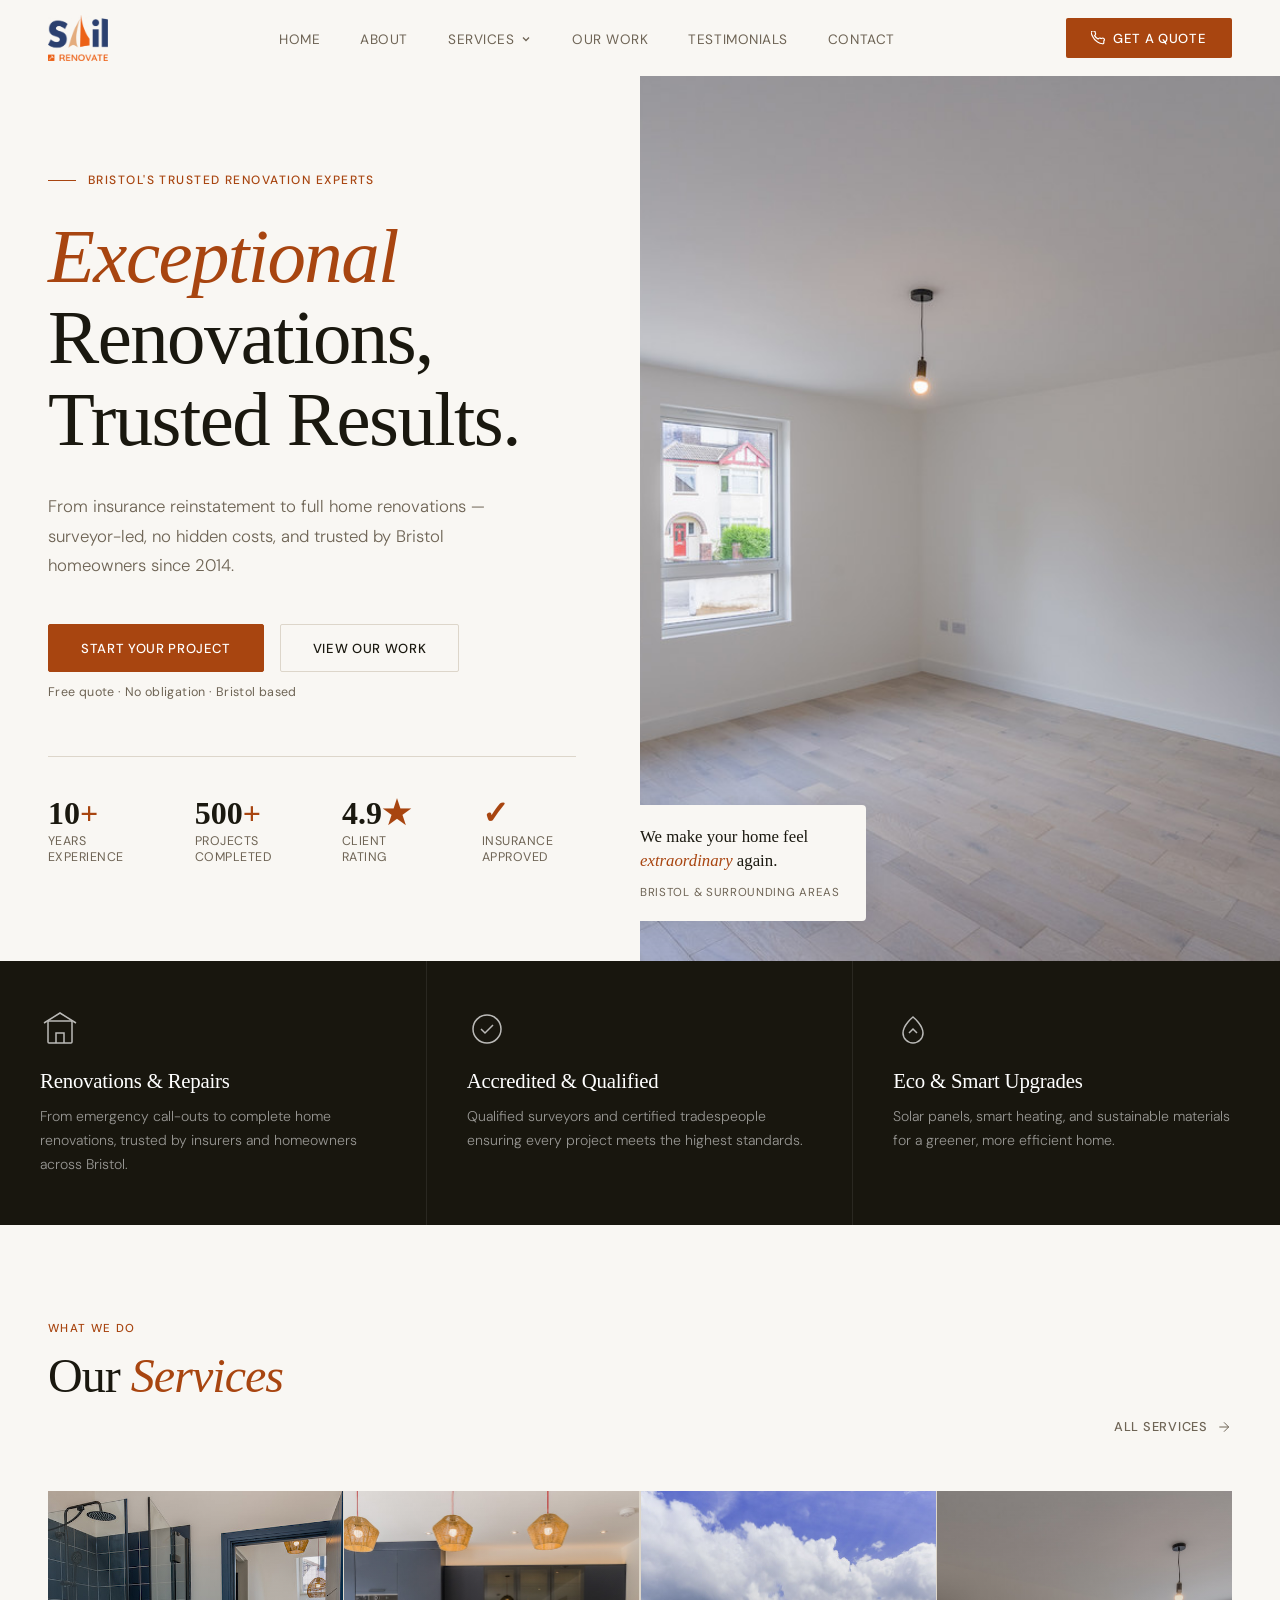
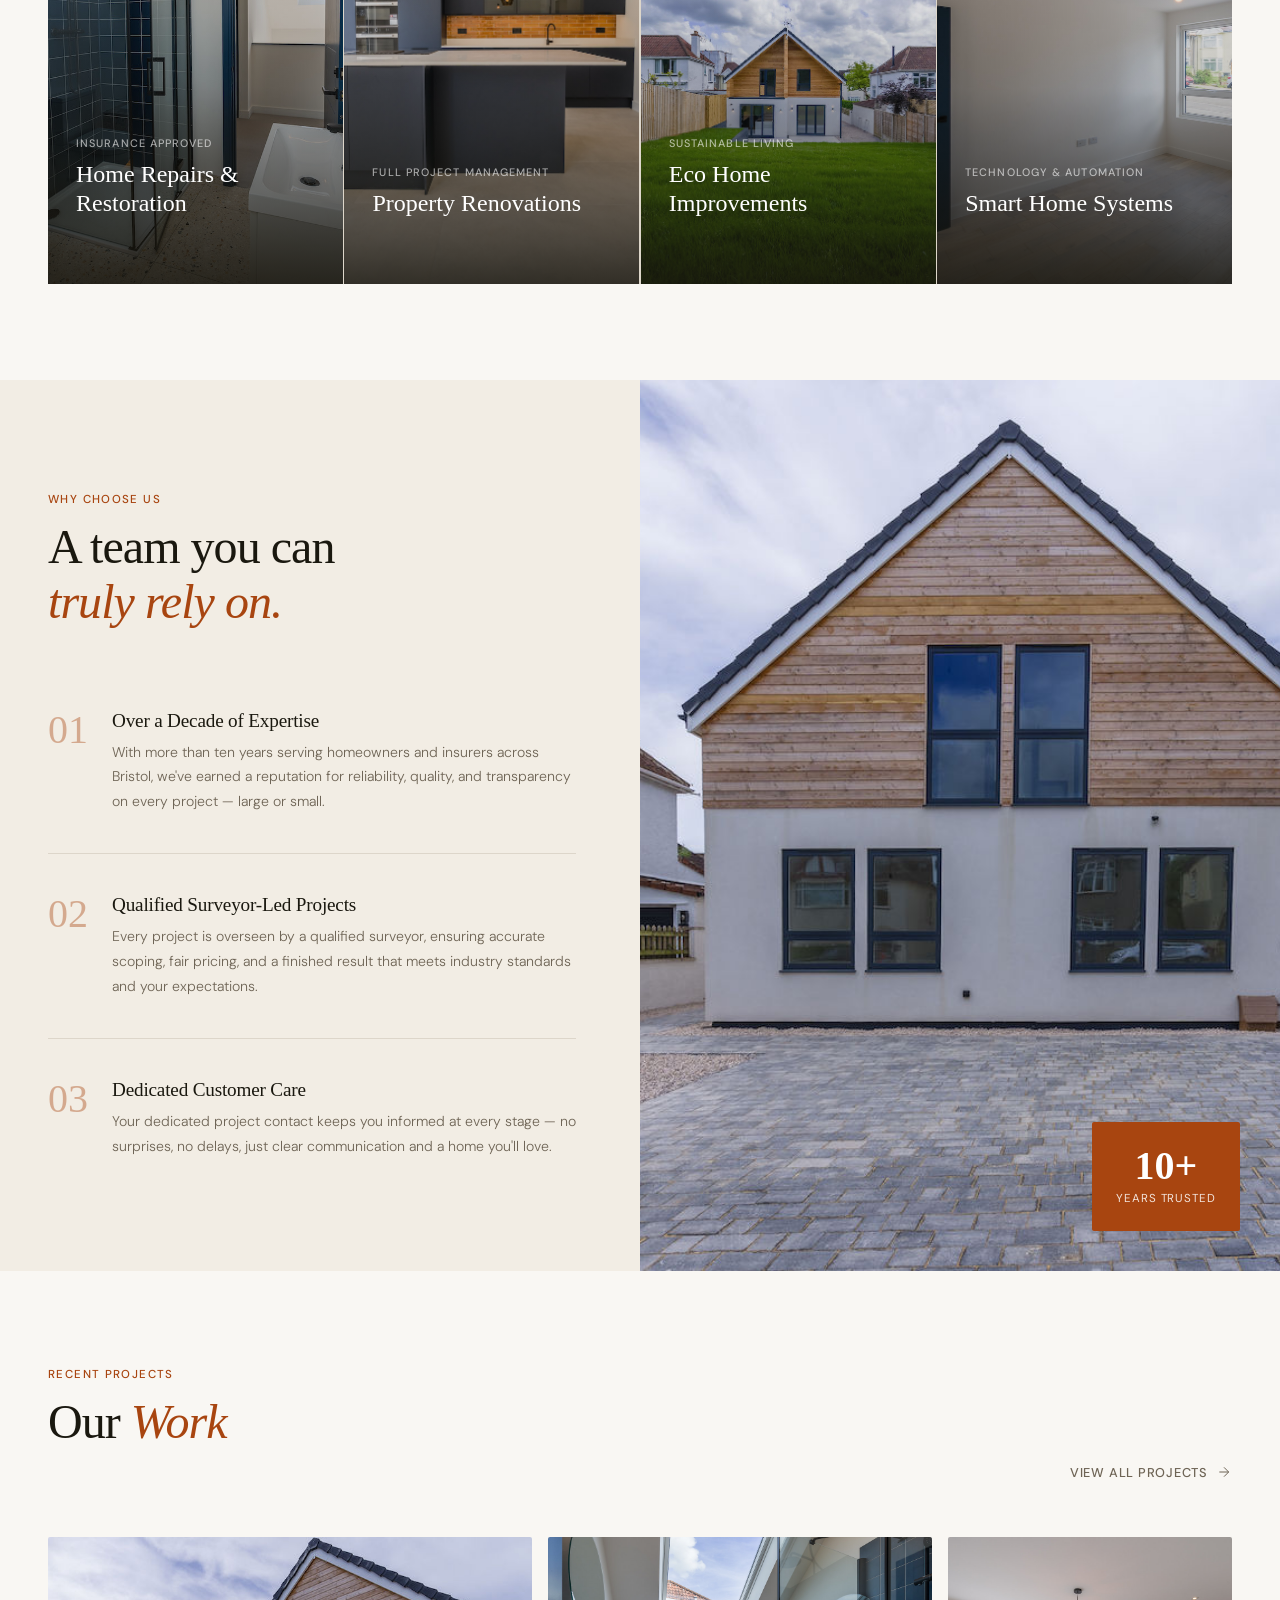
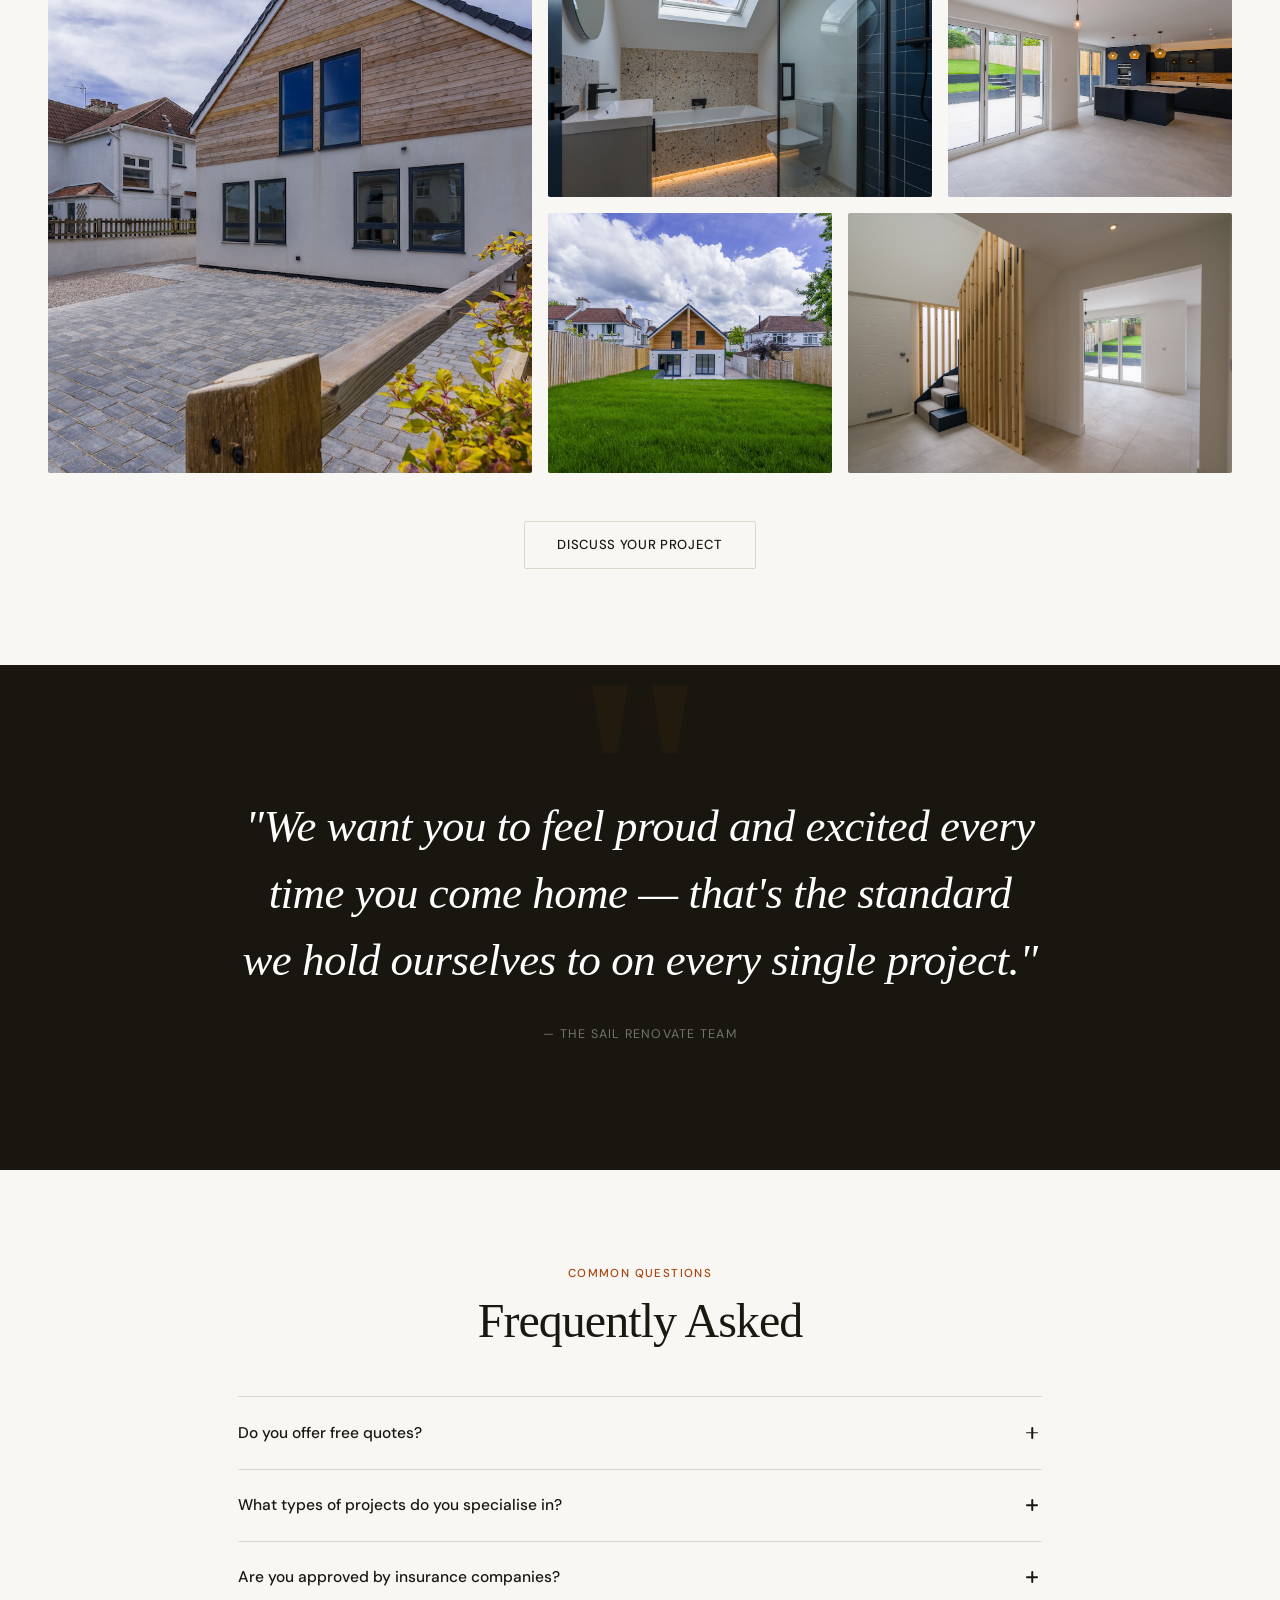
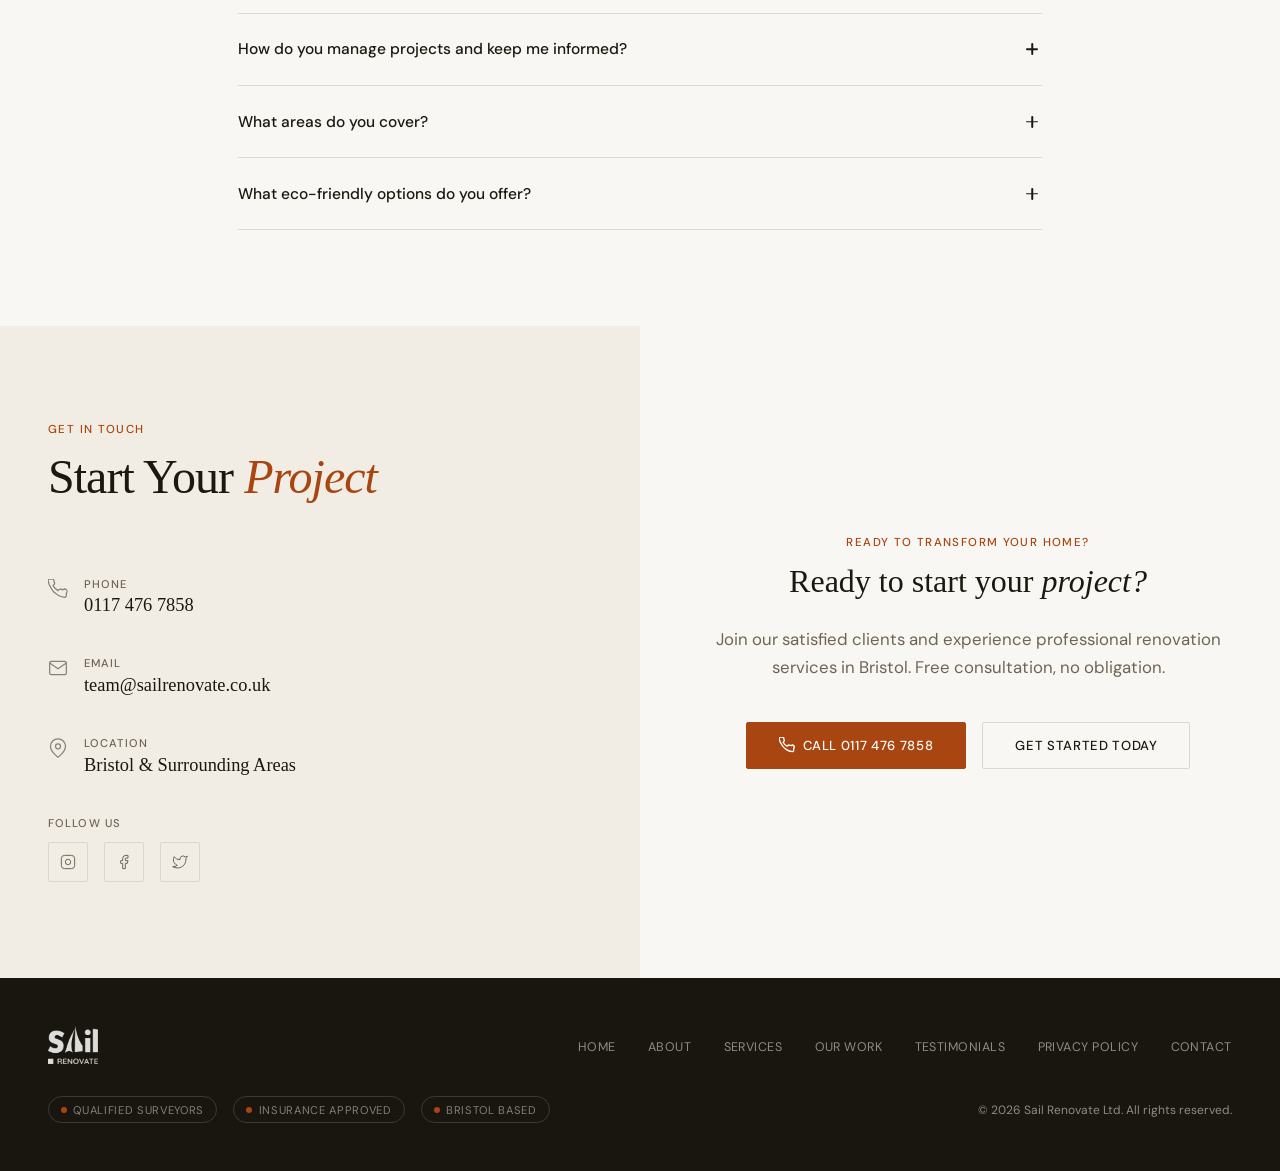
==== index.html @ 362d1da8 "feat: link homepage portfolio cards to project pages Co-Authored-By: Claude Sonnet 4.6 <noreply@anth" ====
<!DOCTYPE html>
<html lang="en">
<head>
  <meta charset="UTF-8" />
  <meta name="viewport" content="width=device-width, initial-scale=1.0" />
  <title>Sail Renovate | Trusted Home Renovations Bristol</title>
  <meta name="description" content="Bristol's trusted renovation experts. From home repairs to complete transformations and eco-friendly improvements — Sail Renovate delivers quality craftsmanship." />
  <link rel="preconnect" href="https://fonts.googleapis.com" />
  <link rel="preconnect" href="https://fonts.gstatic.com" crossorigin />
  <link href="https://fonts.googleapis.com/css2?family=Cormorant+Garant:ital,wght@0,300;0,400;0,600;1,300;1,400;1,600&family=DM+Sans:ital,wght@0,300;0,400;0,500;1,300&display=swap" rel="stylesheet" />
  <link rel="stylesheet" href="css/global.css" />
  <style>
    /* ── Hero ──────────────────────────────────────────────── */
    .hero {
      display: grid;
      grid-template-columns: 1fr 1fr;
      min-height: 100vh;
      padding-top: var(--nav-h);
    }
    .hero__content {
      display: flex;
      flex-direction: column;
      justify-content: center;
      padding: 6rem 4rem 6rem 3rem;
      max-width: 680px;
    }
    .hero__eyebrow {
      display: inline-flex;
      align-items: center;
      gap: 0.75rem;
      font-size: 0.75rem;
      font-weight: 500;
      letter-spacing: 0.12em;
      text-transform: uppercase;
      color: var(--accent);
      margin-bottom: 1.75rem;
    }
    .hero__eyebrow::before {
      content: '';
      display: block;
      width: 28px; height: 1px;
      background: var(--accent);
    }
    .hero__heading {
      font-family: var(--serif);
      font-size: clamp(3.2rem, 6vw, 5.5rem);
      font-weight: 300;
      line-height: 1.06;
      letter-spacing: -0.02em;
      color: var(--text);
      margin-bottom: 2rem;
    }
    .hero__heading em {
      font-style: italic;
      color: var(--accent);
    }
    .hero__sub {
      font-size: 1.05rem;
      font-weight: 300;
      line-height: 1.75;
      color: var(--text-muted);
      max-width: 460px;
      margin-bottom: 2.75rem;
    }
    .hero__ctas {
      display: flex;
      gap: 1rem;
      flex-wrap: wrap;
    }
    .hero__cta-note {
      font-size: 0.78rem;
      color: var(--text-muted);
      letter-spacing: 0.03em;
      margin-top: 0.75rem;
    }
    .hero__stats {
      display: grid;
      grid-template-columns: repeat(4, auto);
      gap: 3rem;
      margin-top: 3.5rem;
      padding-top: 2.5rem;
      border-top: 1px solid var(--border);
    }
    .stat__num {
      font-family: var(--serif);
      font-size: 2rem;
      font-weight: 600;
      color: var(--text);
      line-height: 1;
      margin-bottom: 0.25rem;
    }
    .stat__num em { color: var(--accent); font-style: normal; }
    .stat__label {
      font-size: 0.78rem;
      letter-spacing: 0.04em;
      text-transform: uppercase;
      color: var(--text-muted);
    }
    .hero__image {
      position: relative;
      overflow: hidden;
    }
    .hero__image img,
    .hero__image video {
      position: absolute;
      inset: 0;
      width: 100%; height: 100%;
      object-fit: cover;
      transition: transform 8s var(--ease);
    }
    .hero__image:hover img,
    .hero__image:hover video { transform: scale(1.04); }
    .hero__badge {
      position: absolute;
      bottom: 2.5rem;
      left: -1.5rem;
      background: var(--bg);
      border-radius: 4px;
      padding: 1.25rem 1.5rem;
      box-shadow: 0 8px 32px rgba(0,0,0,0.12);
      max-width: 250px;
    }
    .hero__badge-text {
      font-family: var(--serif);
      font-size: 1.05rem;
      font-weight: 400;
      line-height: 1.4;
      color: var(--text);
      margin-bottom: 0.5rem;
    }
    .hero__badge-text em { color: var(--accent); font-style: italic; }
    .hero__badge-sub {
      font-size: 0.72rem;
      letter-spacing: 0.06em;
      text-transform: uppercase;
      color: var(--text-muted);
    }

    /* ── Intro Band ────────────────────────────────────────── */
    .intro-band {
      background: var(--bg-dark);
      color: #fff;
      display: grid;
      grid-template-columns: repeat(3, 1fr);
      gap: 0;
    }
    .intro-item {
      padding: 3rem 2.5rem;
      border-right: 1px solid rgba(255,255,255,0.08);
      display: flex;
      flex-direction: column;
      gap: 0.75rem;
    }
    .intro-item:last-child { border-right: none; }
    .intro-item__icon {
      width: 40px; height: 40px;
      margin-bottom: 0.5rem;
      opacity: 0.7;
    }
    .intro-item__title {
      font-family: var(--serif);
      font-size: 1.3rem;
      font-weight: 400;
      letter-spacing: -0.01em;
      color: #fff;
    }
    .intro-item__body {
      font-size: 0.88rem;
      line-height: 1.7;
      color: rgba(255,255,255,0.55);
      font-weight: 300;
    }

    /* ── Services Grid ─────────────────────────────────────── */
    .services { padding: 6rem 3rem; }
    .section-header {
      display: flex;
      align-items: flex-end;
      justify-content: space-between;
      margin-bottom: 3.5rem;
    }
    .section-link {
      font-size: 0.8rem;
      font-weight: 500;
      letter-spacing: 0.06em;
      text-transform: uppercase;
      color: var(--text-muted);
      display: flex;
      align-items: center;
      gap: 0.5rem;
      white-space: nowrap;
      transition: color 0.2s;
    }
    .section-link:hover { color: var(--accent); }
    .section-link svg { transition: transform 0.2s; }
    .section-link:hover svg { transform: translateX(4px); }
    .services-grid {
      display: grid;
      grid-template-columns: repeat(4, 1fr);
      gap: 1.5px;
      background: var(--border);
    }
    .service-card {
      position: relative;
      background: var(--bg);
      overflow: hidden;
      aspect-ratio: 3/4;
      cursor: pointer;
    }
    .service-card__img {
      position: absolute;
      inset: 0;
      width: 100%; height: 100%;
      object-fit: cover;
      transform-origin: center;
      transition: transform 0.7s var(--ease);
    }
    .service-card::after {
      content: '';
      position: absolute;
      inset: 0;
      background: linear-gradient(to top, rgba(24,22,14,0.85) 0%, rgba(24,22,14,0.2) 50%, transparent 100%);
      transition: opacity 0.4s;
    }
    .service-card:hover .service-card__img { transform: scale(1.06); }
    .service-card__content {
      position: absolute;
      bottom: 0; left: 0; right: 0;
      padding: 2rem 1.75rem;
      z-index: 1;
    }
    .service-card__tag {
      font-size: 0.68rem;
      font-weight: 500;
      letter-spacing: 0.1em;
      text-transform: uppercase;
      color: rgba(255,255,255,0.6);
      margin-bottom: 0.6rem;
    }
    .service-card__title {
      font-family: var(--serif);
      font-size: 1.5rem;
      font-weight: 400;
      color: #fff;
      line-height: 1.2;
      margin-bottom: 0.85rem;
    }
    .service-card__cta {
      display: inline-flex;
      align-items: center;
      gap: 0.4rem;
      font-size: 0.75rem;
      font-weight: 500;
      letter-spacing: 0.07em;
      text-transform: uppercase;
      color: rgba(255,255,255,0.75);
      transform: translateY(8px);
      opacity: 0;
      transition: all 0.3s var(--ease);
    }
    .service-card:hover .service-card__cta {
      opacity: 1;
      transform: translateY(0);
    }

    /* ── Why Us ────────────────────────────────────────────── */
    .why-us {
      display: grid;
      grid-template-columns: 1fr 1fr;
      gap: 0;
      background: var(--bg-warm);
    }
    .why-us__content {
      padding: 7rem 4rem 7rem 3rem;
      display: flex;
      flex-direction: column;
      justify-content: center;
    }
    .why-us__list {
      display: flex;
      flex-direction: column;
      gap: 2.5rem;
      margin-top: 3rem;
    }
    .why-item {
      display: flex;
      gap: 1.5rem;
      padding-bottom: 2.5rem;
      border-bottom: 1px solid var(--border);
    }
    .why-item:last-child { border-bottom: none; padding-bottom: 0; }
    .why-item__num {
      font-family: var(--serif);
      font-size: 2.5rem;
      font-weight: 300;
      color: var(--accent);
      opacity: 0.4;
      line-height: 1;
      flex-shrink: 0;
      min-width: 2.5rem;
    }
    .why-item__title {
      font-family: var(--serif);
      font-size: 1.2rem;
      font-weight: 500;
      margin-bottom: 0.5rem;
      letter-spacing: -0.01em;
    }
    .why-item__body {
      font-size: 0.88rem;
      line-height: 1.75;
      color: var(--text-muted);
      font-weight: 300;
    }
    .why-us__image {
      position: relative;
      overflow: hidden;
      min-height: 600px;
    }
    .why-us__image img {
      position: absolute;
      inset: 0;
      width: 100%; height: 100%;
      object-fit: cover;
    }
    .why-us__image-badge {
      position: absolute;
      bottom: 2.5rem;
      right: 2.5rem;
      background: var(--accent);
      color: #fff;
      padding: 1.5rem;
      text-align: center;
      border-radius: 2px;
    }
    .why-us__image-badge strong {
      display: block;
      font-family: var(--serif);
      font-size: 2.5rem;
      font-weight: 600;
      line-height: 1;
    }
    .why-us__image-badge span {
      font-size: 0.72rem;
      letter-spacing: 0.08em;
      text-transform: uppercase;
      opacity: 0.85;
    }

    /* ── Portfolio ─────────────────────────────────────────── */
    .portfolio { padding: 6rem 3rem; }
    .portfolio-grid {
      display: grid;
      grid-template-columns: repeat(12, 1fr);
      grid-template-rows: auto;
      gap: 1rem;
      margin-top: 3.5rem;
    }
    .proj-card {
      position: relative;
      overflow: hidden;
      border-radius: 2px;
      background: var(--cream);
      cursor: pointer;
      text-decoration: none;
      display: block;
    }
    .proj-card:nth-child(1) { grid-column: 1 / 6; grid-row: 1 / 3; }
    .proj-card:nth-child(2) { grid-column: 6 / 10; grid-row: 1 / 2; }
    .proj-card:nth-child(3) { grid-column: 10 / 13; grid-row: 1 / 2; }
    .proj-card:nth-child(4) { grid-column: 6 / 9; grid-row: 2 / 3; }
    .proj-card:nth-child(5) { grid-column: 9 / 13; grid-row: 2 / 3; }
    .proj-card img {
      width: 100%; height: 100%;
      object-fit: cover;
      min-height: 260px;
      transition: transform 0.6s var(--ease);
    }
    .proj-card:hover img { transform: scale(1.05); }
    .proj-card__overlay {
      position: absolute;
      inset: 0;
      background: linear-gradient(to top, rgba(24,22,14,0.8) 0%, transparent 50%);
      opacity: 0;
      transition: opacity 0.35s;
    }
    .proj-card:hover .proj-card__overlay { opacity: 1; }
    .proj-card__info {
      position: absolute;
      bottom: 1.5rem;
      left: 1.5rem;
      right: 1.5rem;
      transform: translateY(8px);
      opacity: 0;
      transition: all 0.35s var(--ease);
    }
    .proj-card:hover .proj-card__info { opacity: 1; transform: translateY(0); }
    .proj-card__type {
      font-size: 0.68rem;
      letter-spacing: 0.1em;
      text-transform: uppercase;
      color: rgba(255,255,255,0.6);
      margin-bottom: 0.3rem;
    }
    .proj-card__title {
      font-family: var(--serif);
      font-size: 1.2rem;
      font-weight: 400;
      color: #fff;
    }
    .portfolio-cta {
      text-align: center;
      margin-top: 3rem;
    }

    /* ── Philosophy Quote ──────────────────────────────────── */
    .philosophy {
      background: var(--bg-dark);
      padding: 8rem 3rem;
      text-align: center;
      position: relative;
      overflow: hidden;
    }
    .philosophy::before {
      content: '"';
      position: absolute;
      top: -2rem;
      left: 50%;
      transform: translateX(-50%);
      font-family: var(--serif);
      font-size: 18rem;
      font-weight: 600;
      color: rgba(200, 88, 20, 0.06);
      line-height: 1;
      pointer-events: none;
    }
    .philosophy__quote {
      font-family: var(--serif);
      font-size: clamp(1.6rem, 3.5vw, 2.8rem);
      font-weight: 300;
      font-style: italic;
      color: #fff;
      line-height: 1.5;
      max-width: 800px;
      margin: 0 auto 2rem;
      letter-spacing: -0.01em;
    }
    .philosophy__attr {
      font-size: 0.78rem;
      letter-spacing: 0.1em;
      text-transform: uppercase;
      color: rgba(255,255,255,0.4);
    }

    /* ── FAQ ───────────────────────────────────────────────── */
    .faq { padding: 6rem 3rem; max-width: 900px; margin: 0 auto; }
    .faq-list { margin-top: 3rem; }
    .faq-item {
      border-bottom: 1px solid var(--border);
    }
    .faq-item:first-child { border-top: 1px solid var(--border); }
    .faq-question {
      display: flex;
      align-items: center;
      justify-content: space-between;
      gap: 2rem;
      padding: 1.6rem 0;
      background: none;
      border: none;
      text-align: left;
      width: 100%;
      font-size: 0.97rem;
      font-weight: 500;
      color: var(--text);
      cursor: pointer;
      transition: color 0.2s;
    }
    .faq-question:hover { color: var(--accent); }
    .faq-icon {
      flex-shrink: 0;
      width: 20px; height: 20px;
      position: relative;
    }
    .faq-icon::before, .faq-icon::after {
      content: '';
      position: absolute;
      background: currentColor;
      border-radius: 1px;
      transition: transform 0.3s var(--ease), opacity 0.3s;
    }
    .faq-icon::before { width: 12px; height: 1.5px; top: 50%; left: 50%; transform: translate(-50%,-50%); }
    .faq-icon::after  { width: 1.5px; height: 12px; top: 50%; left: 50%; transform: translate(-50%,-50%); }
    .faq-item.open .faq-icon::after { transform: translate(-50%,-50%) rotate(90deg); opacity: 0; }
    .faq-answer {
      overflow: hidden;
      max-height: 0;
      transition: max-height 0.4s var(--ease);
    }
    .faq-item.open .faq-answer { max-height: 300px; }
    .faq-answer p {
      padding: 0 0 1.75rem;
      font-size: 0.9rem;
      line-height: 1.8;
      color: var(--text-muted);
      font-weight: 300;
    }

    /* ── Contact ───────────────────────────────────────────── */
    .contact {
      display: grid;
      grid-template-columns: 1fr 1fr;
    }
    .contact__info {
      padding: 6rem 4rem 6rem 3rem;
      background: var(--bg-warm);
      display: flex;
      flex-direction: column;
      justify-content: center;
      gap: 2.5rem;
    }
    .contact__detail {
      display: flex;
      gap: 1rem;
      align-items: flex-start;
    }
    .contact__detail-icon {
      width: 20px; height: 20px;
      flex-shrink: 0;
      margin-top: 2px;
      opacity: 0.5;
    }
    .contact__detail-label {
      font-size: 0.7rem;
      font-weight: 500;
      letter-spacing: 0.1em;
      text-transform: uppercase;
      color: var(--text-muted);
      margin-bottom: 0.3rem;
    }
    .contact__detail-value {
      font-family: var(--serif);
      font-size: 1.15rem;
      font-weight: 400;
    }
    .contact__detail-value a { transition: color 0.2s; }
    .contact__detail-value a:hover { color: var(--accent); }
    .contact__socials {
      display: flex;
      gap: 1rem;
      margin-top: 0.5rem;
    }
    .social-btn {
      display: inline-flex;
      align-items: center;
      justify-content: center;
      width: 40px; height: 40px;
      border: 1.5px solid var(--border);
      border-radius: 2px;
      color: var(--text-muted);
      transition: all 0.2s;
    }
    .social-btn:hover { border-color: var(--accent); color: var(--accent); }
    .contact__form {
      padding: 6rem 3rem 6rem 4rem;
      background: var(--bg);
      display: flex;
      flex-direction: column;
      justify-content: center;
      gap: 1.25rem;
    }
    .contact__cta {
      padding: 6rem 3rem 6rem 4rem;
      background: var(--bg);
      display: flex;
      align-items: center;
      justify-content: center;
    }
    .cta-card {
      background: var(--bg-warm);
      border-radius: 2px;
      padding: 3rem;
      max-width: 600px;
      width: 100%;
      display: grid;
      grid-template-columns: 1fr auto;
      gap: 2rem;
      align-items: center;
    }
    .cta-card__content {
      display: flex;
      flex-direction: column;
      gap: 1.5rem;
    }
    .cta-card__title {
      font-family: var(--serif);
      font-size: 2rem;
      font-weight: 400;
      color: var(--text);
      line-height: 1.2;
      margin: 0;
    }
    .cta-card__text {
      color: var(--text-muted);
      line-height: 1.6;
      margin: 0;
      font-size: 0.95rem;
    }
    .cta-card__actions {
      display: flex;
      gap: 1rem;
      flex-wrap: wrap;
    }
    .cta-card__actions .btn {
      display: inline-flex;
      align-items: center;
      gap: 0.5rem;
      white-space: nowrap;
    }
    .cta-card__guarantee {
      display: flex;
      align-items: center;
      gap: 0.75rem;
      padding-top: 0.5rem;
      border-top: 1px solid var(--border);
      font-size: 0.85rem;
      color: var(--text-muted);
      font-weight: 500;
    }
    .cta-card__guarantee svg {
      color: var(--accent);
      flex-shrink: 0;
    }
    .cta-card__visual {
      position: relative;
    }
    .cta-badge {
      background: var(--accent);
      color: #fff;
      padding: 1.5rem;
      border-radius: 2px;
      text-align: center;
      min-width: 120px;
    }
    .cta-badge strong {
      display: block;
      font-size: 2rem;
      font-weight: 600;
      line-height: 1;
      margin-bottom: 0.25rem;
    }
    .cta-badge span {
      font-size: 0.8rem;
      font-weight: 500;
      letter-spacing: 0.05em;
      text-transform: uppercase;
      opacity: 0.9;
    }
    .form-group {
      display: flex;
      flex-direction: column;
      gap: 0.5rem;
    }
    .form-group label {
      font-size: 0.72rem;
      font-weight: 500;
      letter-spacing: 0.08em;
      text-transform: uppercase;
      color: var(--text-muted);
    }
    .form-group input,
    .form-group select,
    .form-group textarea {
      background: var(--bg-warm);
      border: 1.5px solid var(--border);
      border-radius: 2px;
      padding: 0.8rem 1rem;
      font-family: var(--sans);
      font-size: 0.9rem;
      color: var(--text);
      transition: border-color 0.2s;
      width: 100%;
    }
    .form-group input:focus,
    .form-group select:focus,
    .form-group textarea:focus {
      outline: none;
      border-color: var(--accent);
    }
    .form-group textarea { resize: vertical; min-height: 100px; }
    .form-row { display: grid; grid-template-columns: 1fr 1fr; gap: 1rem; }
    .form-submit {
      background: var(--accent);
      color: #fff;
      border: none;
      padding: 0.95rem 2rem;
      font-size: 0.82rem;
      font-weight: 500;
      letter-spacing: 0.06em;
      text-transform: uppercase;
      border-radius: 2px;
      margin-top: 0.5rem;
      transition: background 0.2s;
      align-self: flex-start;
    }
    .form-submit:hover { background: var(--accent-lt); }

    /* ── Responsive ────────────────────────────────────────── */
    @media (max-width: 1100px) {
      .services-grid { grid-template-columns: repeat(2, 1fr); }
      .proj-card:nth-child(1) { grid-column: 1 / 8; grid-row: 1 / 2; }
      .proj-card:nth-child(2) { grid-column: 8 / 13; grid-row: 1 / 2; }
      .proj-card:nth-child(3) { grid-column: 1 / 6; grid-row: 2 / 3; }
      .proj-card:nth-child(4) { grid-column: 6 / 13; grid-row: 2 / 3; }
      .proj-card:nth-child(5) { display: none; }
    }
    @media (max-width: 860px) {
      .hero { grid-template-columns: 1fr; min-height: auto; }
      .hero__image { height: 45vh; min-height: unset; order: -1; }
      .hero__content { padding: 3rem 1.5rem; }
      .hero__stats { gap: 2rem; grid-template-columns: repeat(2, auto); }
      .intro-band { grid-template-columns: 1fr; }
      .intro-item { border-right: none; border-bottom: 1px solid rgba(255,255,255,0.08); }
      .services { padding: 4rem 1.5rem; }
      .services-grid { grid-template-columns: 1fr; gap: 1px; }
      .section-header { flex-direction: column; align-items: flex-start; gap: 1rem; }
      .why-us { grid-template-columns: 1fr; }
      .why-us__image { min-height: 400px; }
      .why-us__content { padding: 4rem 1.5rem; }
      .portfolio { padding: 4rem 1.5rem; }
      .portfolio-grid { grid-template-columns: 1fr 1fr; grid-template-rows: auto; }
      .proj-card:nth-child(n) { grid-column: auto; grid-row: auto; }
      .proj-card:nth-child(5) { display: block; grid-column: 1 / -1; }
      .faq { padding: 4rem 1.5rem; }
      .contact { grid-template-columns: 1fr; }
      .contact__info, .contact__cta { padding: 4rem 1.5rem; }
      .form-row { grid-template-columns: 1fr; }
      .cta-card {
        grid-template-columns: 1fr;
        text-align: center;
        gap: 2rem;
      }
      .cta-card__actions {
        justify-content: center;
      }
      .cta-card__guarantee {
        justify-content: center;
      }
      .cta-card__visual {
        display: flex;
        justify-content: center;
      }
    }
  </style>
</head>
<body>

<!-- ── Navigation ── -->
<nav class="nav" id="nav">
  <a href="/sail-renovate/" class="nav__logo" aria-label="Sail Renovate home">
    <img src="images/Sail_Renovate_Primary_Orange_MAIN-300x229.png" alt="Sail Renovate" />
  </a>

  <ul class="nav__links">
    <li><a href="/sail-renovate/">Home</a></li>
    <li><a href="/sail-renovate/about/">About</a></li>
      <li class="nav__item nav__item--has-mega">
        <button class="nav__mega-trigger" aria-expanded="false" aria-controls="megaNav">
          Services
          <svg class="nav__chevron" width="12" height="12" viewBox="0 0 24 24" fill="none" stroke="currentColor" stroke-width="2.5" aria-hidden="true"><path d="M6 9l6 6 6-6"/></svg>
        </button>
      </li>
    <li><a href="/sail-renovate/projects/">Our Work</a></li>
    <li><a href="/sail-renovate/testimonials/">Testimonials</a></li>
    <li><a href="/sail-renovate/contact/">Contact</a></li>
  </ul>

  <a href="/sail-renovate/contact/" class="nav__cta">
    <svg width="14" height="14" viewBox="0 0 24 24" fill="none" stroke="currentColor" stroke-width="2" aria-hidden="true"><path d="M22 16.92v3a2 2 0 01-2.18 2 19.79 19.79 0 01-8.63-3.07A19.5 19.5 0 013.07 9.81 19.79 19.79 0 01.12 1.18 2 2 0 012.11 0h3a2 2 0 012 1.72c.127.96.361 1.903.7 2.81a2 2 0 01-.45 2.11L6.09 7.91a16 16 0 006 6l1.27-1.27a2 2 0 012.11-.45c.907.339 1.85.573 2.81.7A2 2 0 0122 16.92z"/></svg>
    Get a Quote
  </a>

  <button class="nav__burger" id="burger" aria-label="Open menu" aria-expanded="false">
    <span></span><span></span><span></span>
  </button>

  <!-- Mega Nav Panel -->
  <div class="mega-nav" id="megaNav" role="region" aria-label="Services menu">
    <div class="mega-nav__inner">
      <div class="mega-nav__grid">
        <a href="/sail-renovate/services/insurance-reinstatement/" class="mega-nav__card">
          <svg class="mega-nav__card-icon" viewBox="0 0 40 40" fill="none" stroke="currentColor" stroke-width="1.5" aria-hidden="true">
            <path d="M20 4 L34 10 V22 C34 30 20 36 20 36 C20 36 6 30 6 22 V10 Z"/>
            <path d="M14 20 L18 24 L26 16"/>
          </svg>
          <h4>Insurance Reinstatement</h4>
          <p>Trusted delivery for insurer-led repairs and reinstatement projects.</p>
        </a>
        <a href="/sail-renovate/services/property-refurbishment/" class="mega-nav__card">
          <svg class="mega-nav__card-icon" viewBox="0 0 40 40" fill="none" stroke="currentColor" stroke-width="1.5" aria-hidden="true">
            <rect x="8" y="12" width="24" height="22" rx="1"/>
            <path d="M4 14 L20 4 L36 14"/>
            <path d="M16 34 L16 24 L24 24 L24 34"/>
          </svg>
          <h4>Property Refurbishment</h4>
          <p>Complete home makeovers from kitchens and bathrooms to full transformations.</p>
        </a>
        <a href="/sail-renovate/services/property-maintenance/" class="mega-nav__card">
          <svg class="mega-nav__card-icon" viewBox="0 0 40 40" fill="none" stroke="currentColor" stroke-width="1.5" aria-hidden="true">
            <path d="M28 8 L32 12 L16 28 L10 30 L12 24 Z"/>
            <path d="M24 12 L28 16"/>
            <circle cx="12" cy="28" r="2" fill="currentColor" stroke="none"/>
          </svg>
          <h4>Property Maintenance</h4>
          <p>Scheduled repairs and upkeep to protect and maintain your property.</p>
        </a>
        <a href="/sail-renovate/services/project-management/" class="mega-nav__card">
          <svg class="mega-nav__card-icon" viewBox="0 0 40 40" fill="none" stroke="currentColor" stroke-width="1.5" aria-hidden="true">
            <rect x="10" y="8" width="20" height="26" rx="1"/>
            <path d="M15 16 H25"/>
            <path d="M15 21 H25"/>
            <path d="M15 26 H20"/>
          </svg>
          <h4>Project Management</h4>
          <p>Co-ordinated delivery, procurement and contractor scheduling.</p>
        </a>
        <a href="/sail-renovate/services/claims-management/" class="mega-nav__card">
          <svg class="mega-nav__card-icon" viewBox="0 0 40 40" fill="none" stroke="currentColor" stroke-width="1.5" aria-hidden="true">
            <circle cx="20" cy="20" r="14"/>
            <path d="M14 20 L18 24 L26 16"/>
          </svg>
          <h4>Claims Management</h4>
          <p>Working with insurers and homeowners to keep claims moving smoothly.</p>
        </a>
      </div>
      <div class="mega-nav__footer">
        <a href="/sail-renovate/services/" class="mega-nav__all">
          View all services
          <svg width="14" height="14" viewBox="0 0 24 24" fill="none" stroke="currentColor" stroke-width="2" aria-hidden="true"><path d="M5 12h14M12 5l7 7-7 7"/></svg>
        </a>
      </div>
    </div>
  </div>
</nav>

<!-- Mobile Menu -->
<div class="mobile-menu" id="mobileMenu" role="dialog" aria-label="Navigation menu">
  <a href="/sail-renovate/" class="mobile-link">Home</a>
  <a href="/sail-renovate/about/" class="mobile-link">About</a>
    <div class="mobile-services">
      <button class="mobile-services__trigger" aria-expanded="false">
        Services
        <svg class="nav__chevron" width="14" height="14" viewBox="0 0 24 24" fill="none" stroke="currentColor" stroke-width="2.5" aria-hidden="true"><path d="M6 9l6 6 6-6"/></svg>
      </button>
      <div class="mobile-services__list">
        <a href="/sail-renovate/services/" class="mobile-services__all">All Services</a>
        <a href="/sail-renovate/services/insurance-reinstatement/">Insurance Reinstatement</a>
        <a href="/sail-renovate/services/property-refurbishment/">Property Refurbishment</a>
        <a href="/sail-renovate/services/property-maintenance/">Property Maintenance</a>
        <a href="/sail-renovate/services/project-management/">Project Management</a>
        <a href="/sail-renovate/services/claims-management/">Claims Management</a>
      </div>
    </div>
  <a href="/sail-renovate/projects/" class="mobile-link">Our Work</a>
  <a href="/sail-renovate/testimonials/" class="mobile-link">Testimonials</a>
  <a href="/sail-renovate/contact/" class="mobile-link">Contact</a>
  <a href="/sail-renovate/contact/" class="nav__cta">Get a Quote</a>
</div>

<!-- ── Hero ── -->
<section class="hero" aria-labelledby="hero-heading">
  <div class="hero__content">
    <span class="hero__eyebrow">Bristol's Trusted Renovation Experts</span>
    <h1 class="hero__heading" id="hero-heading">
      <em>Exceptional</em><br>
      Renovations,<br>
      Trusted Results.
    </h1>
    <p class="hero__sub">
      From insurance reinstatement to full home renovations — surveyor-led, no hidden costs, and trusted by Bristol homeowners since 2014.
    </p>
    <div class="hero__ctas">
      <a href="/sail-renovate/contact/" class="btn btn--primary">Start Your Project</a>
      <a href="/sail-renovate/projects/" class="btn btn--outline">View Our Work</a>
    </div>
    <p class="hero__cta-note">Free quote &middot; No obligation &middot; Bristol based</p>
    <div class="hero__stats">
      <div>
        <div class="stat__num">10<em>+</em></div>
        <div class="stat__label">Years Experience</div>
      </div>
      <div>
        <div class="stat__num">500<em>+</em></div>
        <div class="stat__label">Projects Completed</div>
      </div>
      <div>
        <div class="stat__num">4.9<em>★</em></div>
        <div class="stat__label">Client Rating</div>
      </div>
      <div>
        <div class="stat__num" style="color: var(--accent);">✓</div>
        <div class="stat__label">Insurance Approved</div>
      </div>
    </div>
  </div>
  <div class="hero__image">
    <video
      autoplay
      muted
      loop
      playsinline
      poster="images/5-living-room.jpg"
    >
      <source src="video/Drone_Footage_Video_Generation.mp4" type="video/mp4">
      Your browser does not support the video tag.
    </video>
    <div class="hero__badge">
      <p class="hero__badge-text">We make your home feel <em>extraordinary</em> again.</p>
      <span class="hero__badge-sub">Bristol &amp; Surrounding Areas</span>
    </div>
  </div>
</section>

<!-- ── Intro Band ── -->
<div class="intro-band" role="list" aria-label="Core services overview">
  <div class="intro-item" role="listitem">
    <svg class="intro-item__icon" viewBox="0 0 40 40" fill="none" stroke="white" stroke-width="1.5" aria-hidden="true">
      <rect x="8" y="12" width="24" height="22" rx="1"/>
      <path d="M4 14 L20 4 L36 14"/>
      <path d="M16 34 L16 24 L24 24 L24 34"/>
    </svg>
    <div class="intro-item__title">Renovations &amp; Repairs</div>
    <p class="intro-item__body">From emergency call-outs to complete home renovations, trusted by insurers and homeowners across Bristol.</p>
  </div>
  <div class="intro-item" role="listitem">
    <svg class="intro-item__icon" viewBox="0 0 40 40" fill="none" stroke="white" stroke-width="1.5" aria-hidden="true">
      <circle cx="20" cy="20" r="14"/>
      <path d="M14 20 L18 24 L26 16"/>
    </svg>
    <div class="intro-item__title">Accredited &amp; Qualified</div>
    <p class="intro-item__body">Qualified surveyors and certified tradespeople ensuring every project meets the highest standards.</p>
  </div>
  <div class="intro-item" role="listitem">
    <svg class="intro-item__icon" viewBox="0 0 40 40" fill="none" stroke="white" stroke-width="1.5" aria-hidden="true">
      <path d="M20 8 C20 8 10 16 10 24 a10 10 0 0 0 20 0 C30 16 20 8 20 8Z"/>
      <path d="M16 24 L20 20 L24 24"/>
    </svg>
    <div class="intro-item__title">Eco &amp; Smart Upgrades</div>
    <p class="intro-item__body">Solar panels, smart heating, and sustainable materials for a greener, more efficient home.</p>
  </div>
</div>

<!-- ── Services ── -->
<section class="services" id="services" aria-labelledby="services-heading">
  <div class="section-header">
    <div>
      <p class="section-eyebrow">What We Do</p>
      <h2 class="section-title" id="services-heading">
        Our <em>Services</em>
      </h2>
    </div>
    <a href="/sail-renovate/services/" class="section-link">
      All Services
      <svg width="16" height="16" viewBox="0 0 24 24" fill="none" stroke="currentColor" stroke-width="1.5" aria-hidden="true"><path d="M5 12h14M12 5l7 7-7 7"/></svg>
    </a>
  </div>

  <div class="services-grid">
    <!-- Service 1 -->
    <div class="service-card fade-in" onclick="window.location='/services/insurance-reinstatement/';">
      <img class="service-card__img" src="images/12-bathroom.jpg" alt="Home repair and restoration work" />
      <div class="service-card__content">
        <p class="service-card__tag">Insurance Approved</p>
        <h3 class="service-card__title">Home Repairs &amp; Restoration</h3>
        <span class="service-card__cta">
          Learn More
          <svg width="14" height="14" viewBox="0 0 24 24" fill="none" stroke="currentColor" stroke-width="2" aria-hidden="true"><path d="M5 12h14M12 5l7 7-7 7"/></svg>
        </span>
      </div>
    </div>

    <!-- Service 2 -->
    <div class="service-card fade-in fade-in-delay-1" onclick="window.location='/services/property-refurbishment/';">
      <img class="service-card__img" src="images/3-kitchen.jpg" alt="Professional property renovation" />
      <div class="service-card__content">
        <p class="service-card__tag">Full Project Management</p>
        <h3 class="service-card__title">Property Renovations</h3>
        <span class="service-card__cta">
          Learn More
          <svg width="14" height="14" viewBox="0 0 24 24" fill="none" stroke="currentColor" stroke-width="2" aria-hidden="true"><path d="M5 12h14M12 5l7 7-7 7"/></svg>
        </span>
      </div>
    </div>

    <!-- Service 3 -->
    <div class="service-card fade-in fade-in-delay-2" onclick="window.location='/services/property-maintenance/';">
      <img class="service-card__img" src="images/15-garden.jpg" alt="Eco-friendly home improvements" />
      <div class="service-card__content">
        <p class="service-card__tag">Sustainable Living</p>
        <h3 class="service-card__title">Eco Home Improvements</h3>
        <span class="service-card__cta">
          Learn More
          <svg width="14" height="14" viewBox="0 0 24 24" fill="none" stroke="currentColor" stroke-width="2" aria-hidden="true"><path d="M5 12h14M12 5l7 7-7 7"/></svg>
        </span>
      </div>
    </div>

    <!-- Service 4 -->
    <div class="service-card fade-in fade-in-delay-3" onclick="window.location='/services/project-management/';">
      <img class="service-card__img" src="images/6-study.jpg" alt="Smart home systems installation" />
      <div class="service-card__content">
        <p class="service-card__tag">Technology &amp; Automation</p>
        <h3 class="service-card__title">Smart Home Systems</h3>
        <span class="service-card__cta">
          Learn More
          <svg width="14" height="14" viewBox="0 0 24 24" fill="none" stroke="currentColor" stroke-width="2" aria-hidden="true"><path d="M5 12h14M12 5l7 7-7 7"/></svg>
        </span>
      </div>
    </div>
  </div>
</section>

<!-- ── Why Sail Renovate ── -->
<section class="why-us" id="why-us" aria-labelledby="why-heading">
  <div class="why-us__content">
    <div>
      <p class="section-eyebrow">Why Choose Us</p>
      <h2 class="section-title" id="why-heading">
        A team you can<br><em>truly rely on.</em>
      </h2>
    </div>
    <div class="why-us__list">
      <div class="why-item fade-in">
        <span class="why-item__num">01</span>
        <div>
          <h3 class="why-item__title">Over a Decade of Expertise</h3>
          <p class="why-item__body">With more than ten years serving homeowners and insurers across Bristol, we've earned a reputation for reliability, quality, and transparency on every project — large or small.</p>
        </div>
      </div>
      <div class="why-item fade-in fade-in-delay-1">
        <span class="why-item__num">02</span>
        <div>
          <h3 class="why-item__title">Qualified Surveyor-Led Projects</h3>
          <p class="why-item__body">Every project is overseen by a qualified surveyor, ensuring accurate scoping, fair pricing, and a finished result that meets industry standards and your expectations.</p>
        </div>
      </div>
      <div class="why-item fade-in fade-in-delay-2">
        <span class="why-item__num">03</span>
        <div>
          <h3 class="why-item__title">Dedicated Customer Care</h3>
          <p class="why-item__body">Your dedicated project contact keeps you informed at every stage — no surprises, no delays, just clear communication and a home you'll love.</p>
        </div>
      </div>
    </div>
  </div>
  <div class="why-us__image">
    <img src="images/18-front.jpg" alt="Completed renovation by Sail Renovate" />
    <div class="why-us__image-badge">
      <strong>10+</strong>
      <span>Years Trusted</span>
    </div>
  </div>
</section>

<!-- ── Portfolio ── -->
<section class="portfolio" id="portfolio" aria-labelledby="portfolio-heading">
  <div class="section-header">
    <div>
      <p class="section-eyebrow">Recent Projects</p>
      <h2 class="section-title" id="portfolio-heading">
        Our <em>Work</em>
      </h2>
    </div>
    <a href="/sail-renovate/projects/" class="section-link">
      View all projects
      <svg width="16" height="16" viewBox="0 0 24 24" fill="none" stroke="currentColor" stroke-width="1.5" aria-hidden="true"><path d="M5 12h14M12 5l7 7-7 7"/></svg>
    </a>
  </div>

  <div class="portfolio-grid">
    <a href="/sail-renovate/projects/period-property-transformation/" class="proj-card fade-in">
      <img src="images/1-front.jpg" alt="Full renovation, Bristol" />
      <div class="proj-card__overlay"></div>
      <div class="proj-card__info">
        <p class="proj-card__type">Full Renovation · Clifton</p>
        <p class="proj-card__title">Period Property Transformation</p>
      </div>
    </a>
    <a href="/sail-renovate/projects/" class="proj-card fade-in fade-in-delay-1">
      <img src="images/11-bathroom.jpg" alt="Bathroom renovation Bristol" />
      <div class="proj-card__overlay"></div>
      <div class="proj-card__info">
        <p class="proj-card__type">Bathroom · Redland</p>
        <p class="proj-card__title">Luxury Bathroom Suite</p>
      </div>
    </a>
    <a href="/sail-renovate/projects/" class="proj-card fade-in fade-in-delay-2">
      <img src="images/4-diner.jpg" alt="Kitchen-diner extension Bristol" />
      <div class="proj-card__overlay"></div>
      <div class="proj-card__info">
        <p class="proj-card__type">Extension · Westbury Park</p>
        <p class="proj-card__title">Kitchen-Diner Extension</p>
      </div>
    </a>
    <a href="/sail-renovate/projects/" class="proj-card fade-in">
      <img src="images/15-garden.jpg" alt="Eco garden and outdoor upgrade" />
      <div class="proj-card__overlay"></div>
      <div class="proj-card__info">
        <p class="proj-card__type">Eco Upgrade · Bishopston</p>
        <p class="proj-card__title">Solar &amp; Smart Heating</p>
      </div>
    </a>
    <a href="/sail-renovate/projects/" class="proj-card fade-in fade-in-delay-1">
      <img src="images/16-hallway.jpg" alt="Insurance restoration project" />
      <div class="proj-card__overlay"></div>
      <div class="proj-card__info">
        <p class="proj-card__type">Insurance Repair · Horfield</p>
        <p class="proj-card__title">Fire Damage Restoration</p>
      </div>
    </a>
  </div>

  <div class="portfolio-cta fade-in">
    <a href="/sail-renovate/contact/" class="btn btn--outline">Discuss Your Project</a>
  </div>
</section>

<!-- ── Philosophy ── -->
<section class="philosophy" aria-label="Company philosophy">
  <blockquote class="philosophy__quote">
    "We want you to feel proud and excited every time you come home — that's the standard we hold ourselves to on every single project."
  </blockquote>
  <p class="philosophy__attr">— The Sail Renovate Team</p>
</section>

<!-- ── FAQ ── -->
<section class="faq" id="faq" aria-labelledby="faq-heading">
  <div style="text-align:center; margin-bottom: 1rem;">
    <p class="section-eyebrow" style="justify-content:center; display:flex; gap:0.5rem;">Common Questions</p>
    <h2 class="section-title" id="faq-heading">Frequently Asked</h2>
  </div>

  <div class="faq-list" role="list">
    <div class="faq-item" role="listitem">
      <button class="faq-question" aria-expanded="false">
        Do you offer free quotes?
        <span class="faq-icon" aria-hidden="true"></span>
      </button>
      <div class="faq-answer" role="region">
        <p>Absolutely. We offer free, no-obligation quotes for all project types. One of our qualified surveyors will visit your property to assess the work required and provide a detailed, transparent quote with no hidden costs.</p>
      </div>
    </div>

    <div class="faq-item" role="listitem">
      <button class="faq-question" aria-expanded="false">
        What types of projects do you specialise in?
        <span class="faq-icon" aria-hidden="true"></span>
      </button>
      <div class="faq-answer" role="region">
        <p>We specialise in home repairs, property renovations, insurance restoration work, eco-friendly improvements (solar panels, smart heating), and smart home systems. We handle everything from small repairs to complete property transformations across Bristol and the surrounding areas.</p>
      </div>
    </div>

    <div class="faq-item" role="listitem">
      <button class="faq-question" aria-expanded="false">
        Are you approved by insurance companies?
        <span class="faq-icon" aria-hidden="true"></span>
      </button>
      <div class="faq-answer" role="region">
        <p>Yes. We are trusted by major insurers to carry out restoration and repair work. We handle the documentation and scoping process to make insurance claims as smooth as possible for homeowners.</p>
      </div>
    </div>

    <div class="faq-item" role="listitem">
      <button class="faq-question" aria-expanded="false">
        How do you manage projects and keep me informed?
        <span class="faq-icon" aria-hidden="true"></span>
      </button>
      <div class="faq-answer" role="region">
        <p>Each project is assigned a dedicated project manager who acts as your single point of contact. They'll keep you updated throughout the build with regular progress reports, handle any issues that arise, and ensure the project stays on time and on budget.</p>
      </div>
    </div>

    <div class="faq-item" role="listitem">
      <button class="faq-question" aria-expanded="false">
        What areas do you cover?
        <span class="faq-icon" aria-hidden="true"></span>
      </button>
      <div class="faq-answer" role="region">
        <p>We're based in Bristol and cover the wider Bristol area including Clifton, Redland, Bishopston, Westbury Park, Horfield, and surrounding areas. If you're unsure whether we cover your location, give us a call and we'll let you know.</p>
      </div>
    </div>

    <div class="faq-item" role="listitem">
      <button class="faq-question" aria-expanded="false">
        What eco-friendly options do you offer?
        <span class="faq-icon" aria-hidden="true"></span>
      </button>
      <div class="faq-answer" role="region">
        <p>We offer a full range of eco upgrades including solar panel installation, smart heating systems (such as heat pumps and smart thermostats), improved insulation, sustainable materials, and EV charging points. We can also advise on available government grants and incentives.</p>
      </div>
    </div>
  </div>
</section>

<!-- ── Contact ── -->
<section class="contact" id="contact" aria-labelledby="contact-heading">
  <div class="contact__info">
    <div>
      <p class="section-eyebrow">Get In Touch</p>
      <h2 class="section-title" id="contact-heading">
        Start Your <em>Project</em>
      </h2>
    </div>

    <div class="contact__detail">
      <svg class="contact__detail-icon" viewBox="0 0 24 24" fill="none" stroke="currentColor" stroke-width="1.5" aria-hidden="true"><path d="M22 16.92v3a2 2 0 01-2.18 2 19.79 19.79 0 01-8.63-3.07A19.5 19.5 0 013.07 9.81 19.79 19.79 0 01.12 1.18 2 2 0 012.11 0h3a2 2 0 012 1.72c.127.96.361 1.903.7 2.81a2 2 0 01-.45 2.11L6.09 7.91a16 16 0 006 6l1.27-1.27a2 2 0 012.11-.45c.907.339 1.85.573 2.81.7A2 2 0 0122 16.92z"/></svg>
      <div>
        <p class="contact__detail-label">Phone</p>
        <div class="contact__detail-value"><a href="tel:01174767858">0117 476 7858</a></div>
      </div>
    </div>

    <div class="contact__detail">
      <svg class="contact__detail-icon" viewBox="0 0 24 24" fill="none" stroke="currentColor" stroke-width="1.5" aria-hidden="true"><path d="M4 4h16c1.1 0 2 .9 2 2v12c0 1.1-.9 2-2 2H4c-1.1 0-2-.9-2-2V6c0-1.1.9-2 2-2z"/><polyline points="22,6 12,13 2,6"/></svg>
      <div>
        <p class="contact__detail-label">Email</p>
        <div class="contact__detail-value"><a href="mailto:team@sailrenovate.co.uk">team@sailrenovate.co.uk</a></div>
      </div>
    </div>

    <div class="contact__detail">
      <svg class="contact__detail-icon" viewBox="0 0 24 24" fill="none" stroke="currentColor" stroke-width="1.5" aria-hidden="true"><path d="M21 10c0 7-9 13-9 13s-9-6-9-13a9 9 0 0118 0z"/><circle cx="12" cy="10" r="3"/></svg>
      <div>
        <p class="contact__detail-label">Location</p>
        <div class="contact__detail-value">Bristol &amp; Surrounding Areas</div>
      </div>
    </div>

    <div>
      <p class="contact__detail-label" style="margin-bottom:0.75rem;">Follow Us</p>
      <div class="contact__socials">
        <a href="#" class="social-btn" aria-label="Instagram">
          <svg width="16" height="16" viewBox="0 0 24 24" fill="none" stroke="currentColor" stroke-width="1.5" aria-hidden="true"><rect x="2" y="2" width="20" height="20" rx="5" ry="5"/><path d="M16 11.37A4 4 0 1112.63 8 4 4 0 0116 11.37z"/><line x1="17.5" y1="6.5" x2="17.51" y2="6.5"/></svg>
        </a>
        <a href="#" class="social-btn" aria-label="Facebook">
          <svg width="16" height="16" viewBox="0 0 24 24" fill="none" stroke="currentColor" stroke-width="1.5" aria-hidden="true"><path d="M18 2h-3a5 5 0 00-5 5v3H7v4h3v8h4v-8h3l1-4h-4V7a1 1 0 011-1h3z"/></svg>
        </a>
        <a href="#" class="social-btn" aria-label="Twitter / X">
          <svg width="16" height="16" viewBox="0 0 24 24" fill="none" stroke="currentColor" stroke-width="1.5" aria-hidden="true"><path d="M23 3a10.9 10.9 0 01-3.14 1.53 4.48 4.48 0 00-7.86 3v1A10.66 10.66 0 013 4s-4 9 5 13a11.64 11.64 0 01-7 2c9 5 20 0 20-11.5a4.5 4.5 0 00-.08-.83A7.72 7.72 0 0023 3z"/></svg>
        </a>
      </div>
    </div>
  </div>

  <div class="contact__cta">
    <div style="text-align: center; max-width: 640px; margin: 0 auto;">
      <p class="section-eyebrow">Ready to Transform Your Home?</p>
      <h3 class="cta-card__title">Ready to start your <em>project?</em></h3>
      <p style="color: var(--text-muted); font-size: 1.05rem; line-height: 1.7; margin: 1.5rem 0 2.5rem;">
        Join our satisfied clients and experience professional renovation services in Bristol. Free consultation, no obligation.
      </p>
      <div style="display: flex; gap: 1rem; justify-content: center; flex-wrap: wrap;">
        <a href="tel:01174767858" class="btn btn--primary">
          <svg width="16" height="16" viewBox="0 0 24 24" fill="none" stroke="currentColor" stroke-width="2" aria-hidden="true"><path d="M22 16.92v3a2 2 0 01-2.18 2 19.79 19.79 0 01-8.63-3.07A19.5 19.5 0 013.07 9.81 19.79 19.79 0 01.12 1.18 2 2 0 012.11 0h3a2 2 0 012 1.72c.127.96.361 1.903.7 2.81a2 2 0 01-.45 2.11L6.09 7.91a16 16 0 006 6l1.27-1.27a2 2 0 012.11-.45c.907.339 1.85.573 2.81.7A2 2 0 0122 16.92z"/></svg>
          Call 0117 476 7858
        </a>
        <a href="/sail-renovate/contact/" class="btn btn--outline">Get Started Today</a>
      </div>
    </div>
  </div>
</section>

<!-- ── Footer ── -->
<footer>
  <div class="footer__logo">
    <img src="images/Sail_Renovate_Primary_Orange_MAIN-300x229.png" alt="Sail Renovate" />
  </div>

  <ul class="footer__links">
    <li><a href="/sail-renovate/">Home</a></li>
    <li><a href="/sail-renovate/about/">About</a></li>
    <li><a href="/sail-renovate/services/">Services</a></li>
    <li><a href="/sail-renovate/projects/">Our Work</a></li>
    <li><a href="/sail-renovate/testimonials/">Testimonials</a></li>
    <li><a href="/sail-renovate/privacy-policy/">Privacy Policy</a></li>
    <li><a href="/sail-renovate/contact/">Contact</a></li>
  </ul>

  <div class="footer__badges">
    <span class="badge-pill">Qualified Surveyors</span>
    <span class="badge-pill">Insurance Approved</span>
    <span class="badge-pill">Bristol Based</span>
  </div>

  <p class="footer__copy">&copy; 2026 Sail Renovate Ltd. All rights reserved.</p>
</footer>

<script src="js/main.js"></script>
</body>
</html>
---- css/global.css ----
/* ── Variables ─────────────────────────────────────────── */
:root {
  --bg:         #F9F7F3;
  --bg-warm:    #F2EDE4;
  --bg-dark:    #18160E;
  --text:       #1A180F;
  --text-muted: #6E6455;
  --accent:     #A84510;
  --accent-lt:  #B5500F;
  --cream:      #EDE8DF;
  --border:     #DDD6CA;
  --nav-h:      76px;
  --serif:      'Cormorant Garant', Georgia, serif;
  --sans:       'DM Sans', system-ui, sans-serif;
  --ease:       cubic-bezier(0.4, 0, 0.2, 1);
}

/* ── Reset ─────────────────────────────────────────────── */
*, *::before, *::after { box-sizing: border-box; margin: 0; padding: 0; }
html { scroll-behavior: smooth; font-size: 16px; }
body {
  font-family: var(--sans);
  background: var(--bg);
  color: var(--text);
  -webkit-font-smoothing: antialiased;
  overflow-x: hidden;
}
img { display: block; max-width: 100%; }
a { color: inherit; text-decoration: none; }
button { cursor: pointer; font-family: inherit; border: none; background: none; }

/* ── Navigation ────────────────────────────────────────── */
.nav {
  position: fixed;
  top: 0; left: 0; right: 0;
  z-index: 100;
  height: var(--nav-h);
  display: flex;
  align-items: center;
  justify-content: space-between;
  padding: 0 3rem;
  transition: background 0.4s var(--ease), box-shadow 0.4s var(--ease);
}
.nav.scrolled {
  background: rgba(249, 247, 243, 0.97);
  backdrop-filter: blur(8px);
  box-shadow: 0 1px 0 var(--border);
}
.nav__logo { display: flex; align-items: center; }
.nav__logo img { height: 46px; width: auto; display: block; }
.nav__links {
  display: flex;
  align-items: center;
  gap: 2.5rem;
  list-style: none;
}
.nav__links a {
  font-size: 0.85rem;
  font-weight: 400;
  letter-spacing: 0.04em;
  text-transform: uppercase;
  color: var(--text-muted);
  transition: color 0.2s;
  position: relative;
}
.nav__links a:hover { color: var(--text); }

/* Active page indicator */
.nav__links a[aria-current="page"],
.nav__mega-trigger[aria-current="page"] {
  color: var(--text);
}
.nav__links a[aria-current="page"]::after,
.nav__mega-trigger[aria-current="page"]::after {
  content: '';
  position: absolute;
  bottom: -4px;
  left: 0;
  right: 0;
  height: 1.5px;
  background: var(--accent);
  border-radius: 1px;
}
.nav__mega-trigger { position: relative; }

/* Mobile menu active link */
.mobile-link[aria-current="page"] { color: var(--accent); }
.nav__cta {
  display: inline-flex;
  align-items: center;
  gap: 0.5rem;
  background: var(--accent);
  color: #fff;
  font-size: 0.82rem;
  font-weight: 500;
  letter-spacing: 0.05em;
  text-transform: uppercase;
  padding: 0.72rem 1.6rem;
  border-radius: 2px;
  transition: background 0.2s;
}
.nav__cta:hover { background: var(--accent-lt); }
.nav__burger {
  display: none;
  flex-direction: column;
  justify-content: center;
  gap: 5px;
  padding: 8px;
  width: 40px;
  height: 40px;
  cursor: pointer;
}
.nav__burger span {
  display: block;
  width: 24px;
  height: 2px;
  background: var(--text);
  border-radius: 2px;
  transition: transform 0.3s var(--ease), opacity 0.3s var(--ease), width 0.3s var(--ease);
  transform-origin: center;
}
/* When open: animate top and bottom spans into an X, hide middle */
.nav__burger.open span:nth-child(1) {
  transform: translateY(7px) rotate(45deg);
}
.nav__burger.open span:nth-child(2) {
  opacity: 0;
  width: 0;
}
.nav__burger.open span:nth-child(3) {
  transform: translateY(-7px) rotate(-45deg);
}
.mobile-menu {
  display: none;
  position: fixed;
  inset: 0;
  background: var(--bg);
  z-index: 99;
  flex-direction: column;
  align-items: center;
  justify-content: center;
  gap: 2.5rem;
}
.mobile-menu.open { display: flex; }
.mobile-menu a { font-family: var(--serif); font-size: 2rem; font-weight: 400; }
.mobile-menu .nav__cta { font-family: var(--sans); font-size: 0.9rem; }

/* ── Buttons ───────────────────────────────────────────── */
.btn {
  display: inline-flex;
  align-items: center;
  gap: 0.5rem;
  font-size: 0.82rem;
  font-weight: 500;
  letter-spacing: 0.05em;
  text-transform: uppercase;
  padding: 0.9rem 2rem;
  border-radius: 2px;
  border: 1.5px solid transparent;
  transition: all 0.25s var(--ease);
}
.btn--primary { background: var(--accent); color: #fff; border-color: var(--accent); }
.btn--primary:hover { background: var(--accent-lt); border-color: var(--accent-lt); }
.btn--outline { background: transparent; color: var(--text); border-color: var(--border); }
.btn--outline:hover { border-color: var(--text); }

/* ── Section utilities ─────────────────────────────────── */
.section-eyebrow {
  font-size: 0.72rem;
  font-weight: 500;
  letter-spacing: 0.12em;
  text-transform: uppercase;
  color: var(--accent);
  margin-bottom: 0.75rem;
  display: block;
}
.section-title {
  font-family: var(--serif);
  font-size: clamp(2rem, 4vw, 3rem);
  font-weight: 300;
  line-height: 1.15;
  letter-spacing: -0.02em;
  margin-bottom: 2rem;
}
.section-title em { font-style: italic; color: var(--accent); }

/* ── Internal page hero ────────────────────────────────── */
.internal-hero { padding: calc(var(--nav-h) + 6rem) 3rem 4rem; max-width: 1000px; margin: 0 auto; }
.internal-hero .hero__heading {
  font-family: var(--serif);
  font-size: clamp(2.5rem, 5vw, 4.5rem);
  font-weight: 300;
  line-height: 1.06;
  letter-spacing: -0.02em;
  color: var(--text);
  margin-bottom: 1.5rem;
}
.internal-hero .hero__heading em { font-style: italic; color: var(--accent); }
.internal-hero .hero__sub {
  font-size: 1.05rem;
  font-weight: 300;
  line-height: 1.75;
  color: var(--text-muted);
  max-width: 600px;
  margin-bottom: 2.5rem;
}

/* ── Page sections ─────────────────────────────────────── */
.page-section { padding: 5rem 3rem; max-width: 1200px; margin: 0 auto; }
.page-section--alt { background: var(--bg-warm); max-width: none; padding: 5rem 3rem; }
.page-section--alt > .inner { max-width: 1200px; margin: 0 auto; }

/* ── Grid layouts ──────────────────────────────────────── */
.grid-2 { display: grid; grid-template-columns: 1fr 1fr; gap: 4rem; }
.grid-3 { display: grid; grid-template-columns: repeat(auto-fit, minmax(300px, 1fr)); gap: 2rem; }

/* ── Card ──────────────────────────────────────────────── */
.card { background: #fff; border: 1px solid var(--border); padding: 2.5rem; border-radius: 2px; }
.card h3 { font-family: var(--serif); font-size: 1.35rem; margin-bottom: 0.75rem; font-weight: 400; color: var(--text); }
.card p { font-size: 0.95rem; line-height: 1.7; color: var(--text-muted); }

/* ── Footer ────────────────────────────────────────────── */
footer {
  background: var(--bg-dark);
  color: rgba(255,255,255,0.5);
  padding: 3rem;
  display: flex;
  align-items: center;
  justify-content: space-between;
  gap: 2rem;
  flex-wrap: wrap;
}
.footer__logo img { height: 38px; width: auto; display: block; filter: brightness(0) invert(1); opacity: 0.85; }
.footer__links { display: flex; gap: 2rem; list-style: none; flex-wrap: wrap; }
.footer__links a { font-size: 0.78rem; letter-spacing: 0.04em; text-transform: uppercase; transition: color 0.2s; color: rgba(255,255,255,0.5); }
.footer__links a:hover { color: rgba(255,255,255,0.85) !important; }
.footer__copy { font-size: 0.75rem; }
.footer__badges { display: flex; gap: 1rem; align-items: center; flex-wrap: wrap; }
.badge-pill {
  display: inline-flex;
  align-items: center;
  gap: 0.4rem;
  font-size: 0.7rem;
  letter-spacing: 0.06em;
  text-transform: uppercase;
  border: 1px solid rgba(255,255,255,0.15);
  border-radius: 100px;
  padding: 0.35rem 0.75rem;
  color: rgba(255,255,255,0.45);
}
.badge-pill::before {
  content: '';
  display: block;
  width: 6px; height: 6px;
  border-radius: 50%;
  background: var(--accent);
}

/* ── Fade-in animation ─────────────────────────────────── */
.fade-in { opacity: 0; transform: translateY(24px); transition: opacity 0.7s var(--ease), transform 0.7s var(--ease); }
.fade-in.visible { opacity: 1; transform: translateY(0); }
.fade-in-delay-1 { transition-delay: 0.1s; }
.fade-in-delay-2 { transition-delay: 0.2s; }
.fade-in-delay-3 { transition-delay: 0.35s; }

/* ── Responsive ────────────────────────────────────────── */
@media (max-width: 860px) {
  .nav__links, .nav__cta { display: none; }
  .nav__burger { display: flex; }
  .nav { padding: 0 1.5rem; }
  .internal-hero { padding: calc(var(--nav-h) + 3rem) 1.5rem 2rem; }
  .page-section, .page-section--alt { padding: 4rem 1.5rem; }
  .grid-2, .grid-3 { grid-template-columns: 1fr; }
  footer { flex-direction: column; align-items: flex-start; gap: 1.5rem; padding: 2.5rem 1.5rem; }
}

/* ── Mega Nav ──────────────────────────────────────────── */
.nav__item { list-style: none; }
.nav__item--has-mega { position: static; }
.nav__mega-trigger {
  display: inline-flex;
  align-items: center;
  gap: 0.35rem;
  font-size: 0.85rem;
  font-weight: 400;
  letter-spacing: 0.04em;
  text-transform: uppercase;
  color: var(--text-muted);
  transition: color 0.2s;
  cursor: pointer;
  background: none;
  border: none;
  padding: 0;
  font-family: var(--sans);
}
.nav__mega-trigger:hover,
.nav__item--has-mega.open .nav__mega-trigger { color: var(--text); }
.nav__chevron { transition: transform 0.25s var(--ease); flex-shrink: 0; }
.nav__item--has-mega.open .nav__chevron { transform: rotate(180deg); }

.mega-nav {
  position: fixed;
  top: var(--nav-h);
  left: 0; right: 0;
  background: var(--bg);
  border-top: 2px solid var(--accent);
  box-shadow: 0 12px 40px rgba(0,0,0,0.10);
  opacity: 0;
  transform: translateY(-6px);
  pointer-events: none;
  transition: opacity 0.22s var(--ease), transform 0.22s var(--ease);
  z-index: 98;
}
.mega-nav.open { opacity: 1; transform: translateY(0); pointer-events: all; }
.mega-nav__inner { max-width: 1200px; margin: 0 auto; padding: 2.5rem 3rem; }
.mega-nav__grid {
  display: grid;
  grid-template-columns: repeat(5, 1fr);
  gap: 1.25rem;
  margin-bottom: 1.75rem;
}
.mega-nav__card {
  display: flex;
  flex-direction: column;
  gap: 0.6rem;
  padding: 1.5rem;
  background: var(--bg-warm);
  border: 1px solid var(--border);
  border-radius: 2px;
  transition: border-color 0.2s var(--ease), background 0.2s var(--ease);
  color: inherit;
}
.mega-nav__card:hover { border-color: var(--accent); background: var(--cream); }
.mega-nav__card-icon { width: 32px; height: 32px; color: var(--accent); flex-shrink: 0; }
.mega-nav__card h4 {
  font-family: var(--serif);
  font-size: 1.05rem;
  font-weight: 400;
  color: var(--text);
  line-height: 1.25;
  margin: 0;
}
.mega-nav__card p {
  font-size: 0.82rem;
  line-height: 1.6;
  color: var(--text-muted);
  font-weight: 300;
  margin: 0;
}
.mega-nav__footer {
  display: flex;
  align-items: center;
  justify-content: flex-end;
  border-top: 1px solid var(--border);
  padding-top: 1.25rem;
}
.mega-nav__all {
  display: inline-flex;
  align-items: center;
  gap: 0.5rem;
  font-size: 0.75rem;
  font-weight: 500;
  letter-spacing: 0.08em;
  text-transform: uppercase;
  color: var(--accent);
  transition: color 0.2s;
}
.mega-nav__all:hover { color: var(--accent-lt); }

/* Mobile services accordion */
.mobile-services { width: 100%; text-align: center; }
.mobile-services__trigger {
  display: inline-flex;
  align-items: center;
  justify-content: center;
  gap: 0.5rem;
  font-family: var(--serif);
  font-size: 2rem;
  font-weight: 400;
  color: var(--text);
  background: none;
  border: none;
  cursor: pointer;
  padding: 0;
  width: 100%;
}
.mobile-services__list {
  display: none;
  flex-direction: column;
  gap: 0.9rem;
  padding: 1rem 0 0.5rem;
}
.mobile-services.open .mobile-services__list { display: flex; }
.mobile-services__list a {
  font-family: var(--sans);
  font-size: 0.85rem;
  font-weight: 400;
  letter-spacing: 0.06em;
  text-transform: uppercase;
  color: var(--text-muted);
  transition: color 0.2s;
}
.mobile-services__list a:hover,
.mobile-services__list .mobile-services__all { color: var(--accent); }
.mobile-services__list .mobile-services__all { font-weight: 500; }
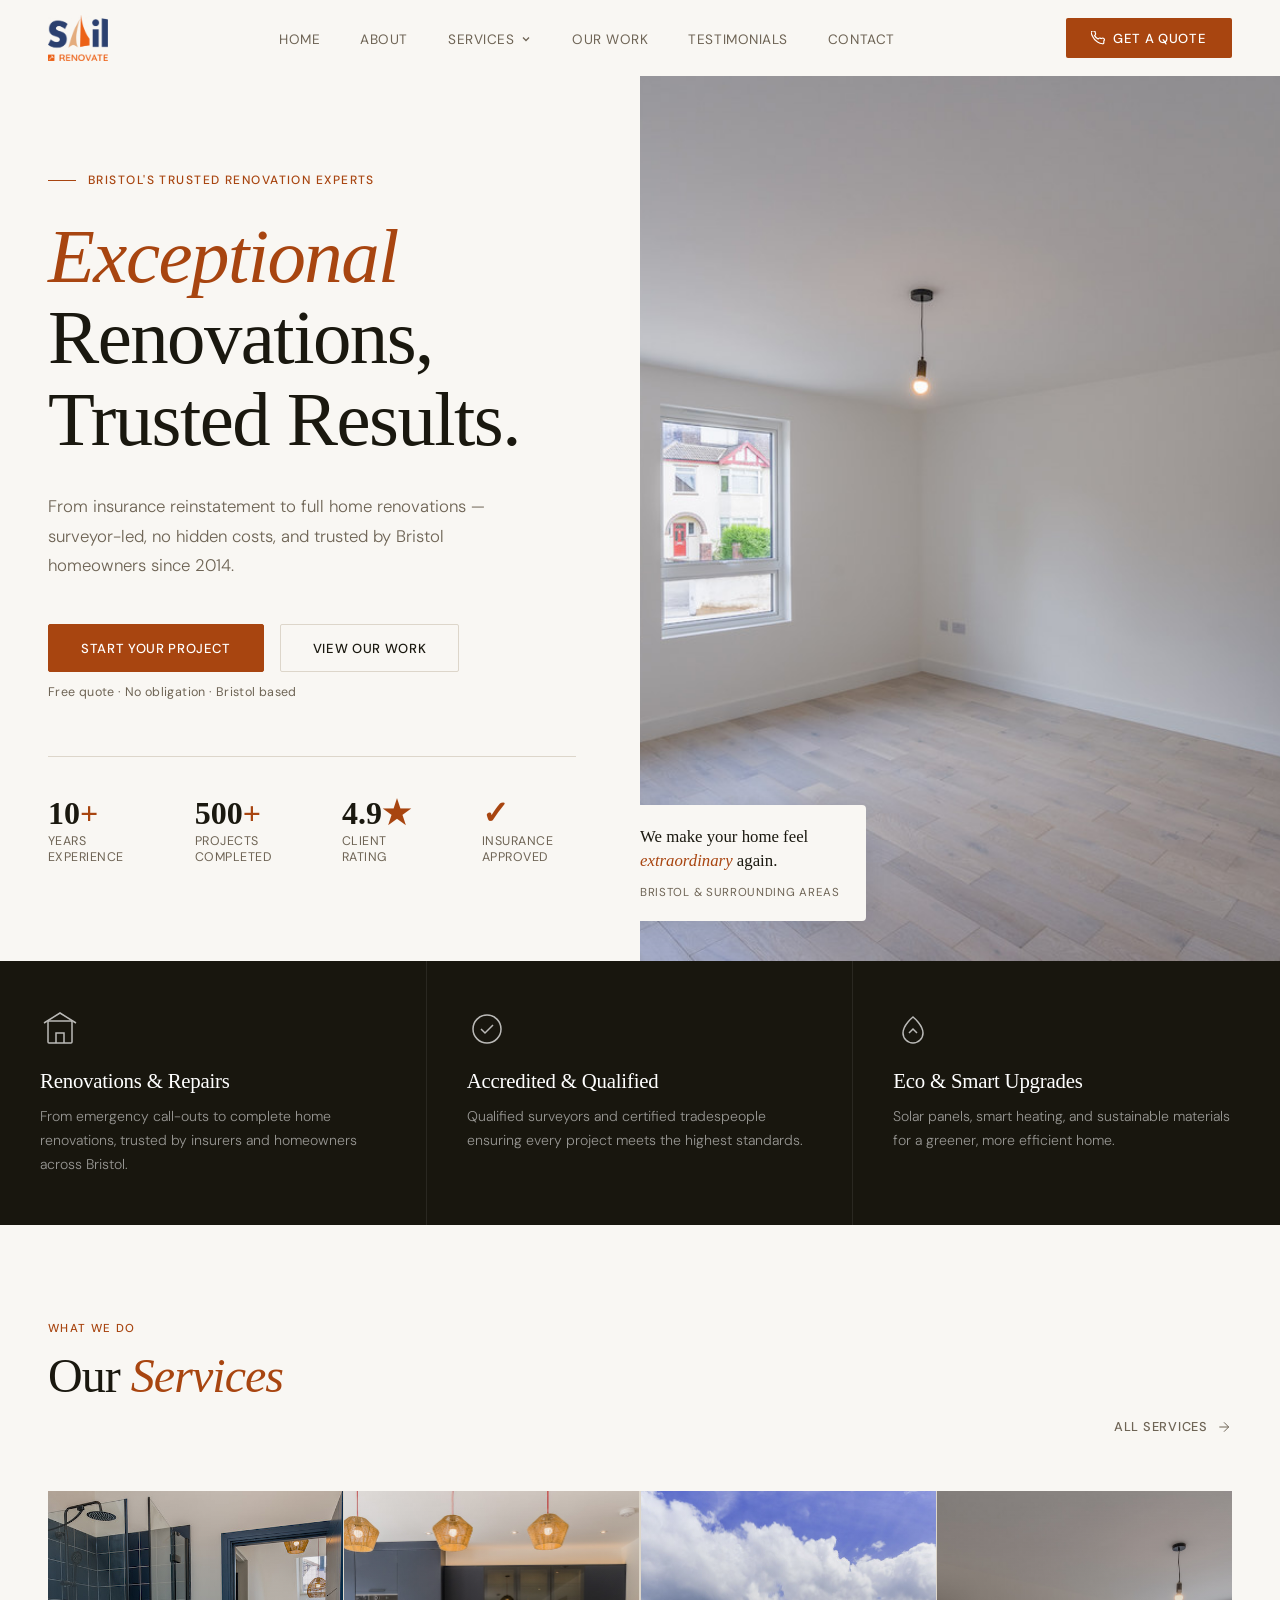
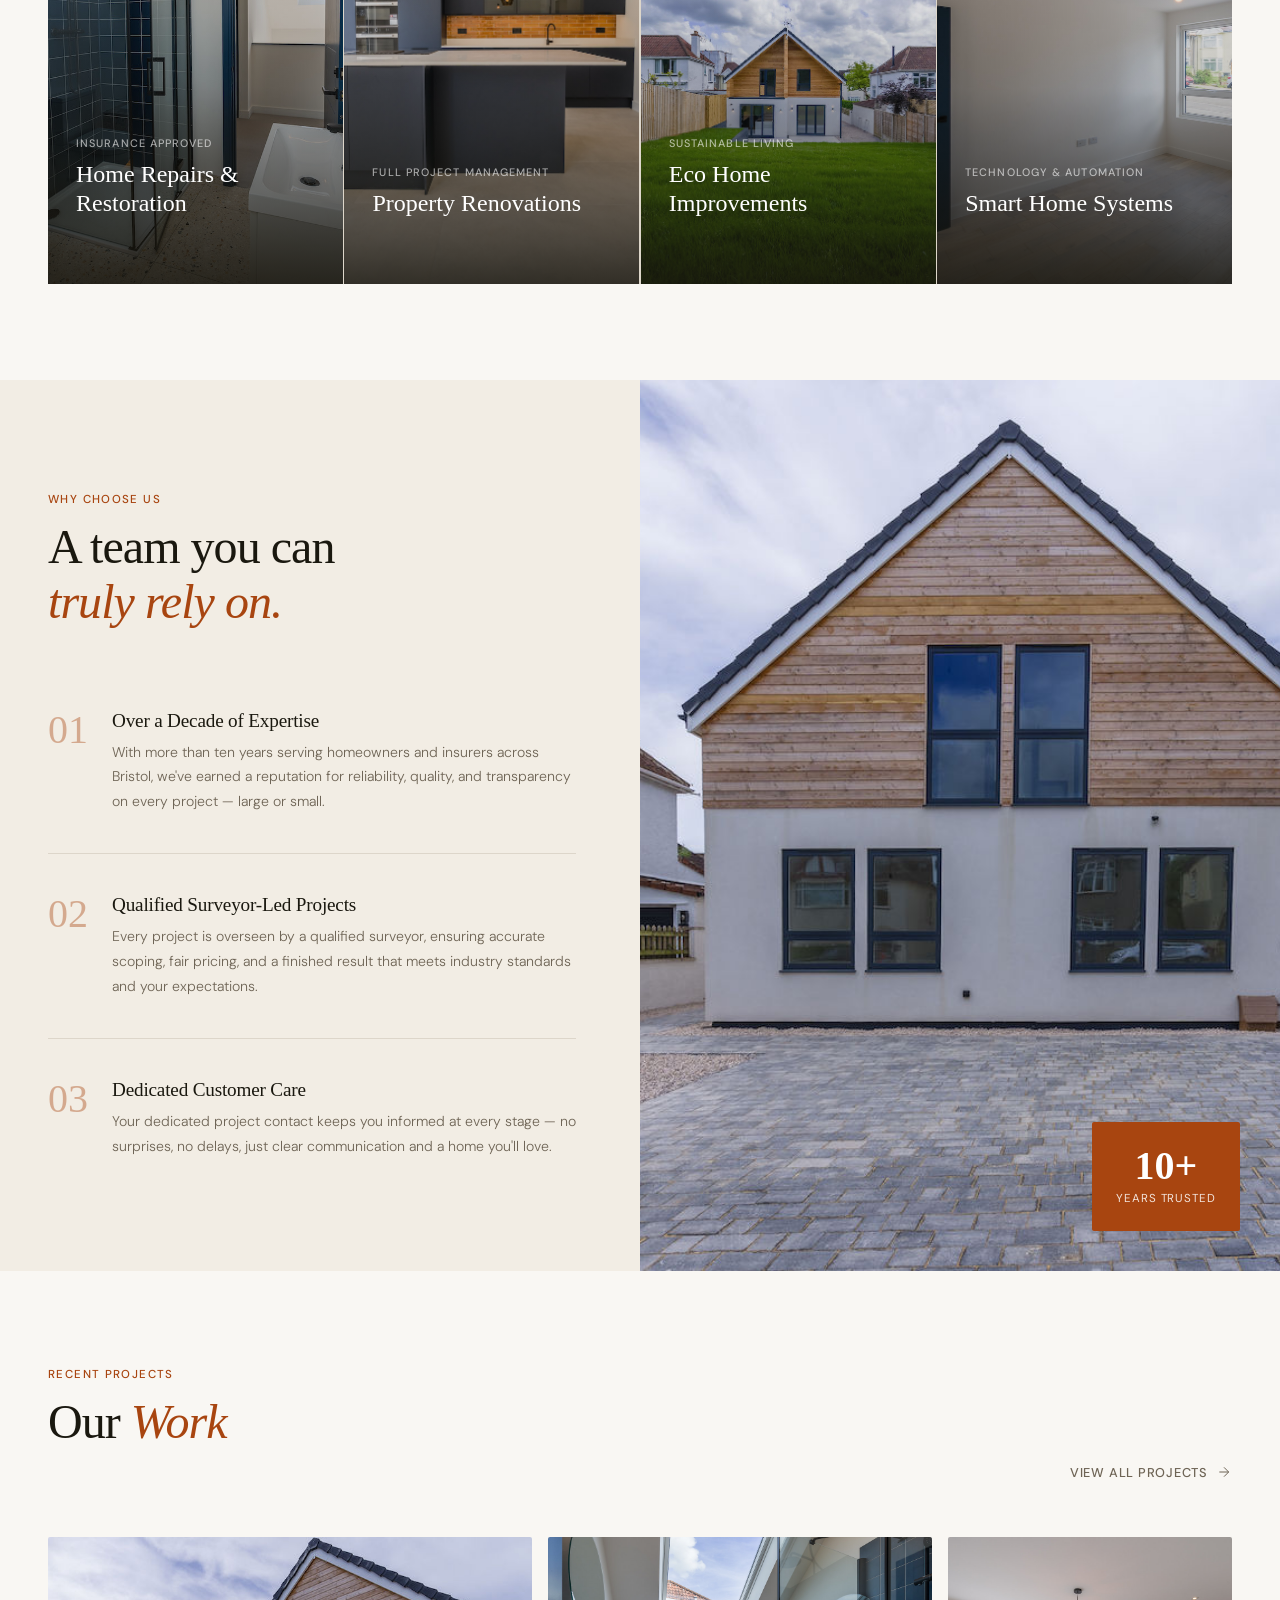
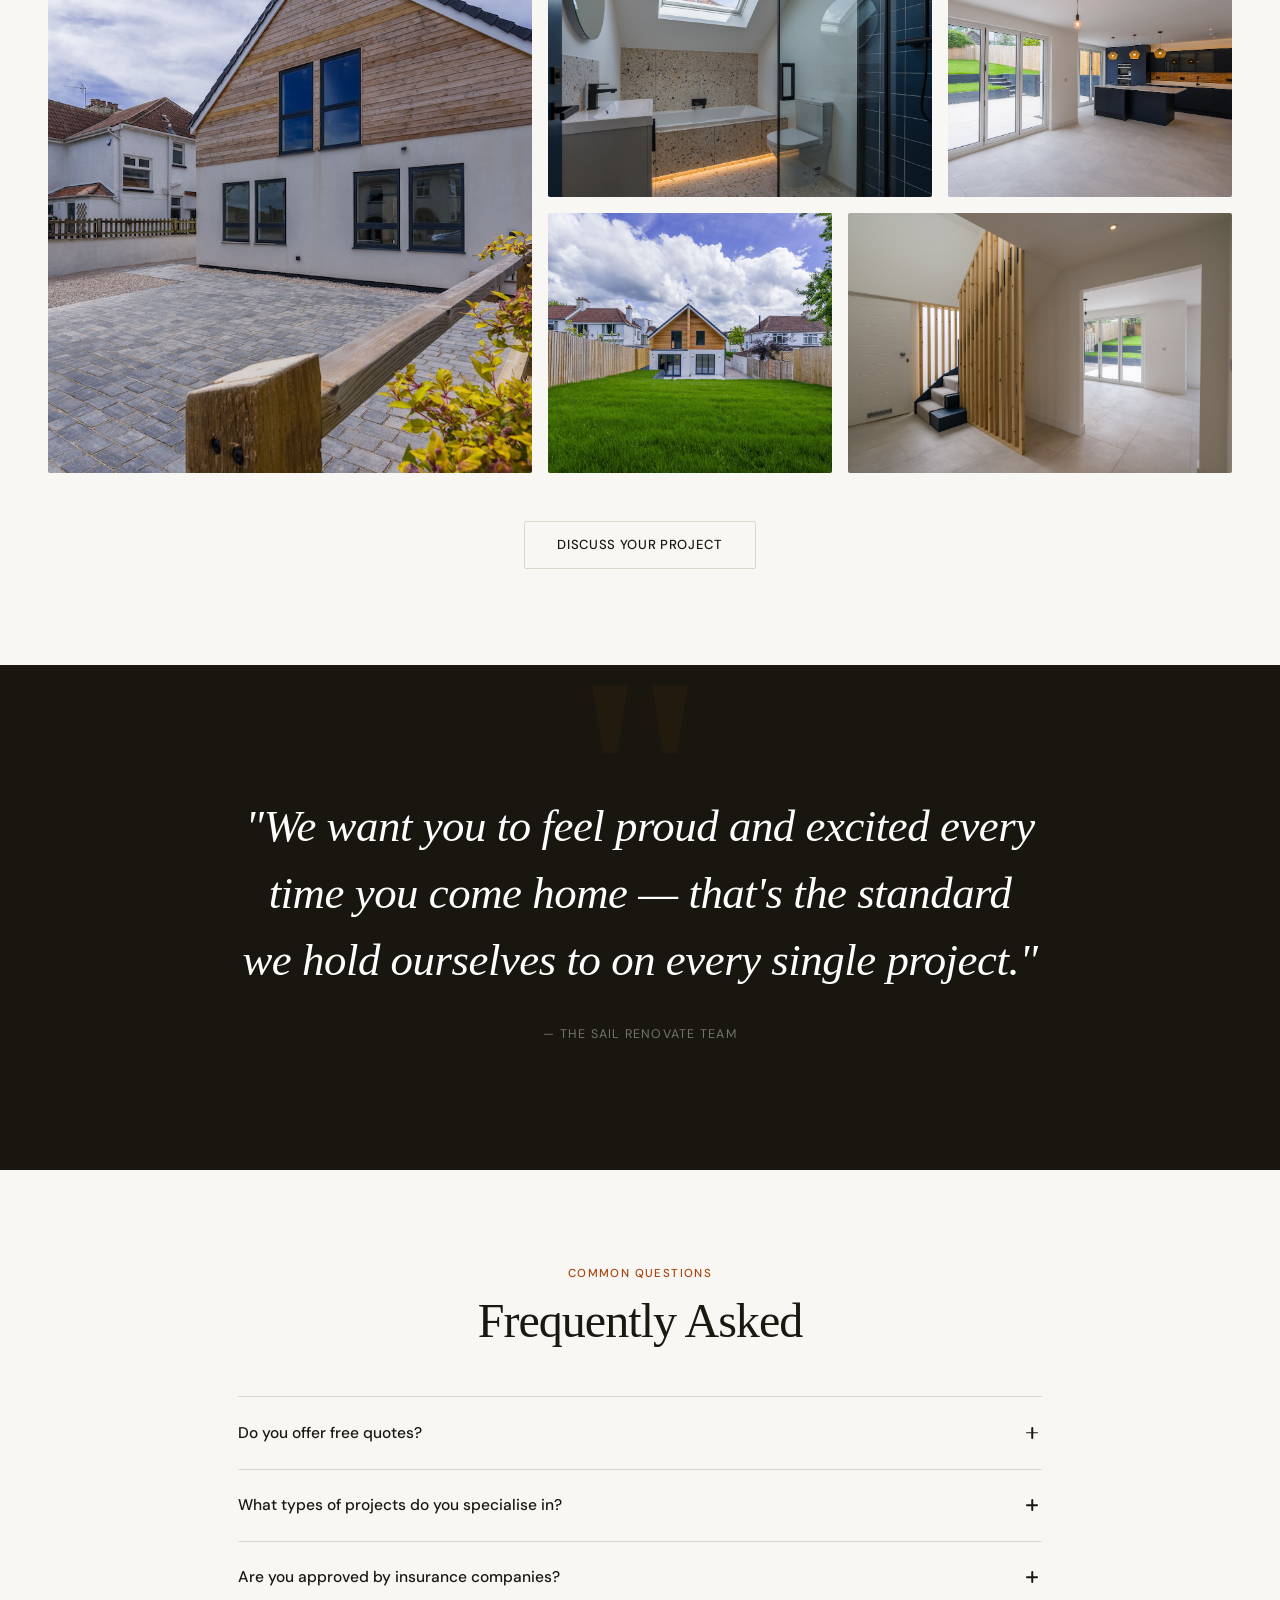
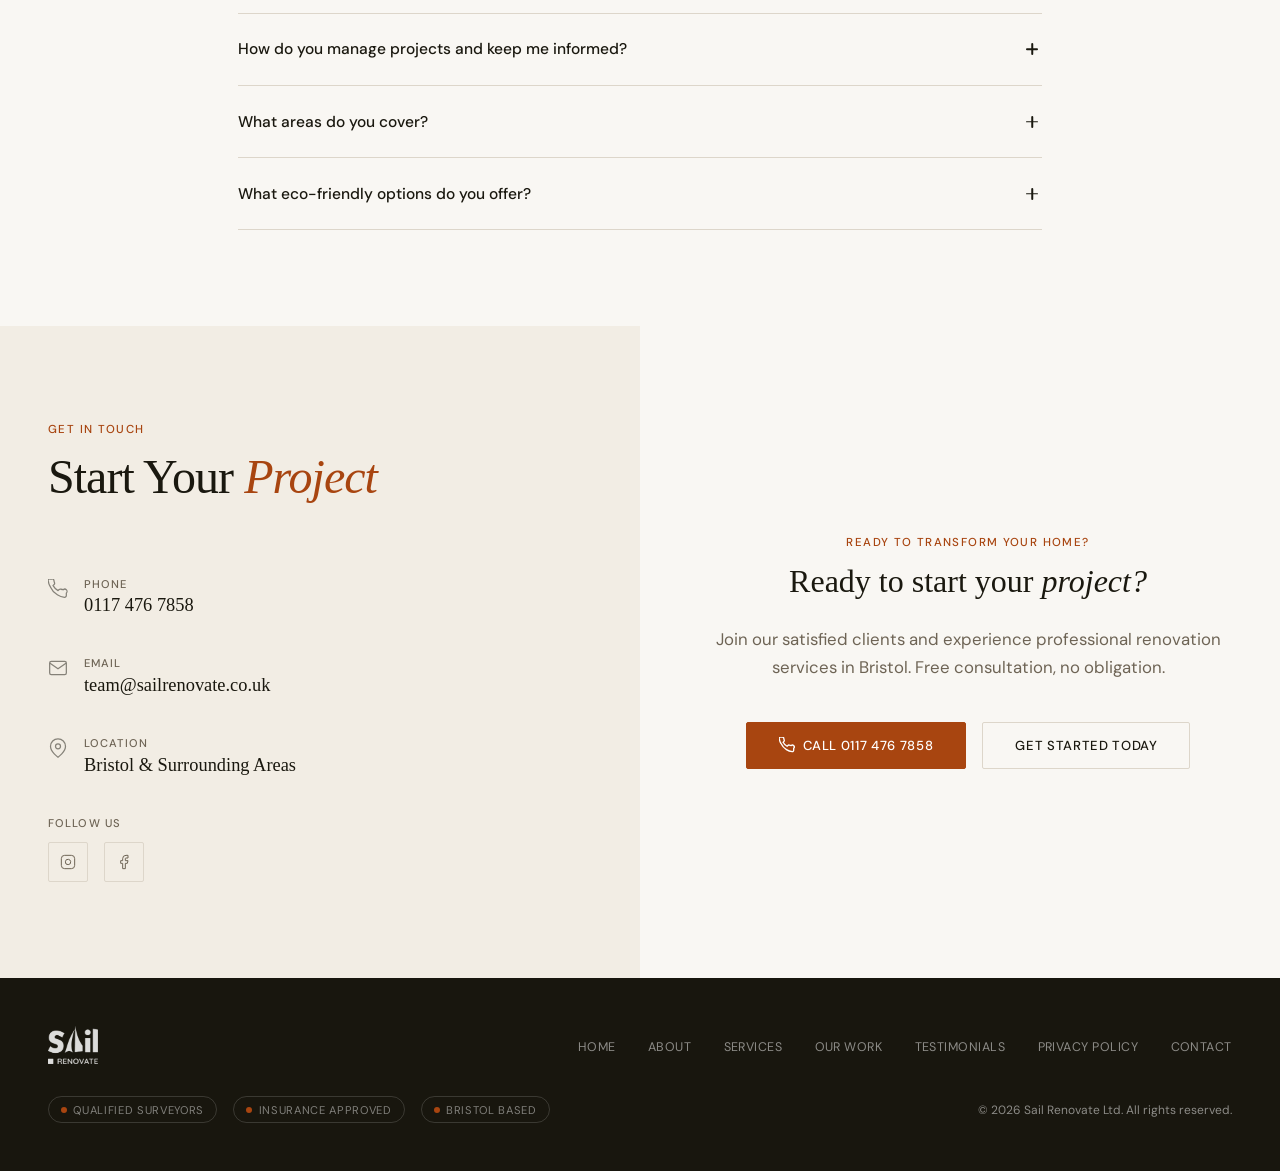
==== commit 3b42a0f9: "chore: remove Twitter/X social icon from homepage" ====
--- a/index.html
+++ b/index.html
@@ -203,6 +203,8 @@
     .service-card {
       position: relative;
       background: var(--bg);
+      text-decoration: none;
+      display: block;
       overflow: hidden;
       aspect-ratio: 3/4;
       cursor: pointer;
@@ -966,7 +968,7 @@
 
   <div class="services-grid">
     <!-- Service 1 -->
-    <div class="service-card fade-in" onclick="window.location='/services/insurance-reinstatement/';">
+    <a href="/sail-renovate/services/insurance-reinstatement/" class="service-card fade-in">
       <img class="service-card__img" src="images/12-bathroom.jpg" alt="Home repair and restoration work" />
       <div class="service-card__content">
         <p class="service-card__tag">Insurance Approved</p>
@@ -976,10 +978,10 @@
           <svg width="14" height="14" viewBox="0 0 24 24" fill="none" stroke="currentColor" stroke-width="2" aria-hidden="true"><path d="M5 12h14M12 5l7 7-7 7"/></svg>
         </span>
       </div>
-    </div>
+    </a>
 
     <!-- Service 2 -->
-    <div class="service-card fade-in fade-in-delay-1" onclick="window.location='/services/property-refurbishment/';">
+    <a href="/sail-renovate/services/property-refurbishment/" class="service-card fade-in fade-in-delay-1">
       <img class="service-card__img" src="images/3-kitchen.jpg" alt="Professional property renovation" />
       <div class="service-card__content">
         <p class="service-card__tag">Full Project Management</p>
@@ -989,10 +991,10 @@
           <svg width="14" height="14" viewBox="0 0 24 24" fill="none" stroke="currentColor" stroke-width="2" aria-hidden="true"><path d="M5 12h14M12 5l7 7-7 7"/></svg>
         </span>
       </div>
-    </div>
+    </a>
 
     <!-- Service 3 -->
-    <div class="service-card fade-in fade-in-delay-2" onclick="window.location='/services/property-maintenance/';">
+    <a href="/sail-renovate/services/property-maintenance/" class="service-card fade-in fade-in-delay-2">
       <img class="service-card__img" src="images/15-garden.jpg" alt="Eco-friendly home improvements" />
       <div class="service-card__content">
         <p class="service-card__tag">Sustainable Living</p>
@@ -1002,10 +1004,10 @@
           <svg width="14" height="14" viewBox="0 0 24 24" fill="none" stroke="currentColor" stroke-width="2" aria-hidden="true"><path d="M5 12h14M12 5l7 7-7 7"/></svg>
         </span>
       </div>
-    </div>
+    </a>
 
     <!-- Service 4 -->
-    <div class="service-card fade-in fade-in-delay-3" onclick="window.location='/services/project-management/';">
+    <a href="/sail-renovate/services/project-management/" class="service-card fade-in fade-in-delay-3">
       <img class="service-card__img" src="images/6-study.jpg" alt="Smart home systems installation" />
       <div class="service-card__content">
         <p class="service-card__tag">Technology &amp; Automation</p>
@@ -1015,7 +1017,7 @@
           <svg width="14" height="14" viewBox="0 0 24 24" fill="none" stroke="currentColor" stroke-width="2" aria-hidden="true"><path d="M5 12h14M12 5l7 7-7 7"/></svg>
         </span>
       </div>
-    </div>
+    </a>
   </div>
 </section>
 
@@ -1244,9 +1246,6 @@
         </a>
         <a href="#" class="social-btn" aria-label="Facebook">
           <svg width="16" height="16" viewBox="0 0 24 24" fill="none" stroke="currentColor" stroke-width="1.5" aria-hidden="true"><path d="M18 2h-3a5 5 0 00-5 5v3H7v4h3v8h4v-8h3l1-4h-4V7a1 1 0 011-1h3z"/></svg>
-        </a>
-        <a href="#" class="social-btn" aria-label="Twitter / X">
-          <svg width="16" height="16" viewBox="0 0 24 24" fill="none" stroke="currentColor" stroke-width="1.5" aria-hidden="true"><path d="M23 3a10.9 10.9 0 01-3.14 1.53 4.48 4.48 0 00-7.86 3v1A10.66 10.66 0 013 4s-4 9 5 13a11.64 11.64 0 01-7 2c9 5 20 0 20-11.5a4.5 4.5 0 00-.08-.83A7.72 7.72 0 0023 3z"/></svg>
         </a>
       </div>
     </div>
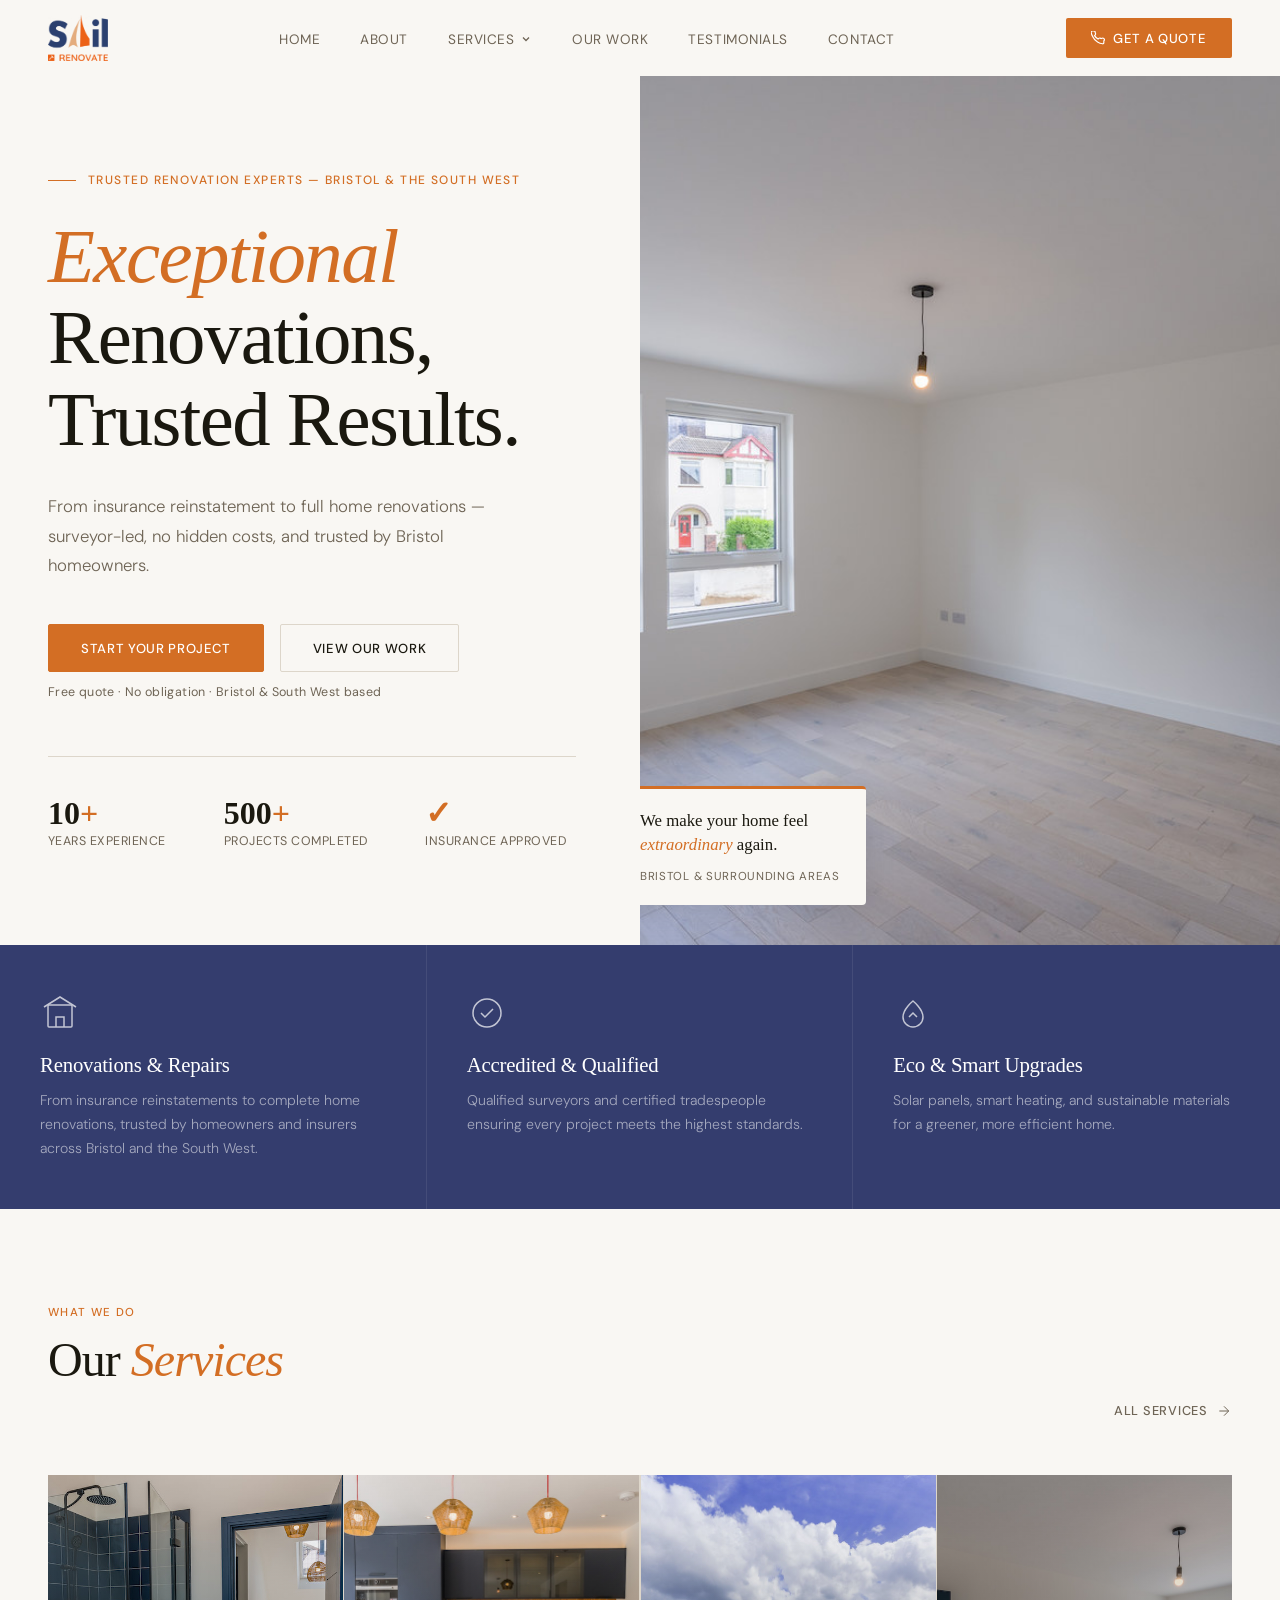
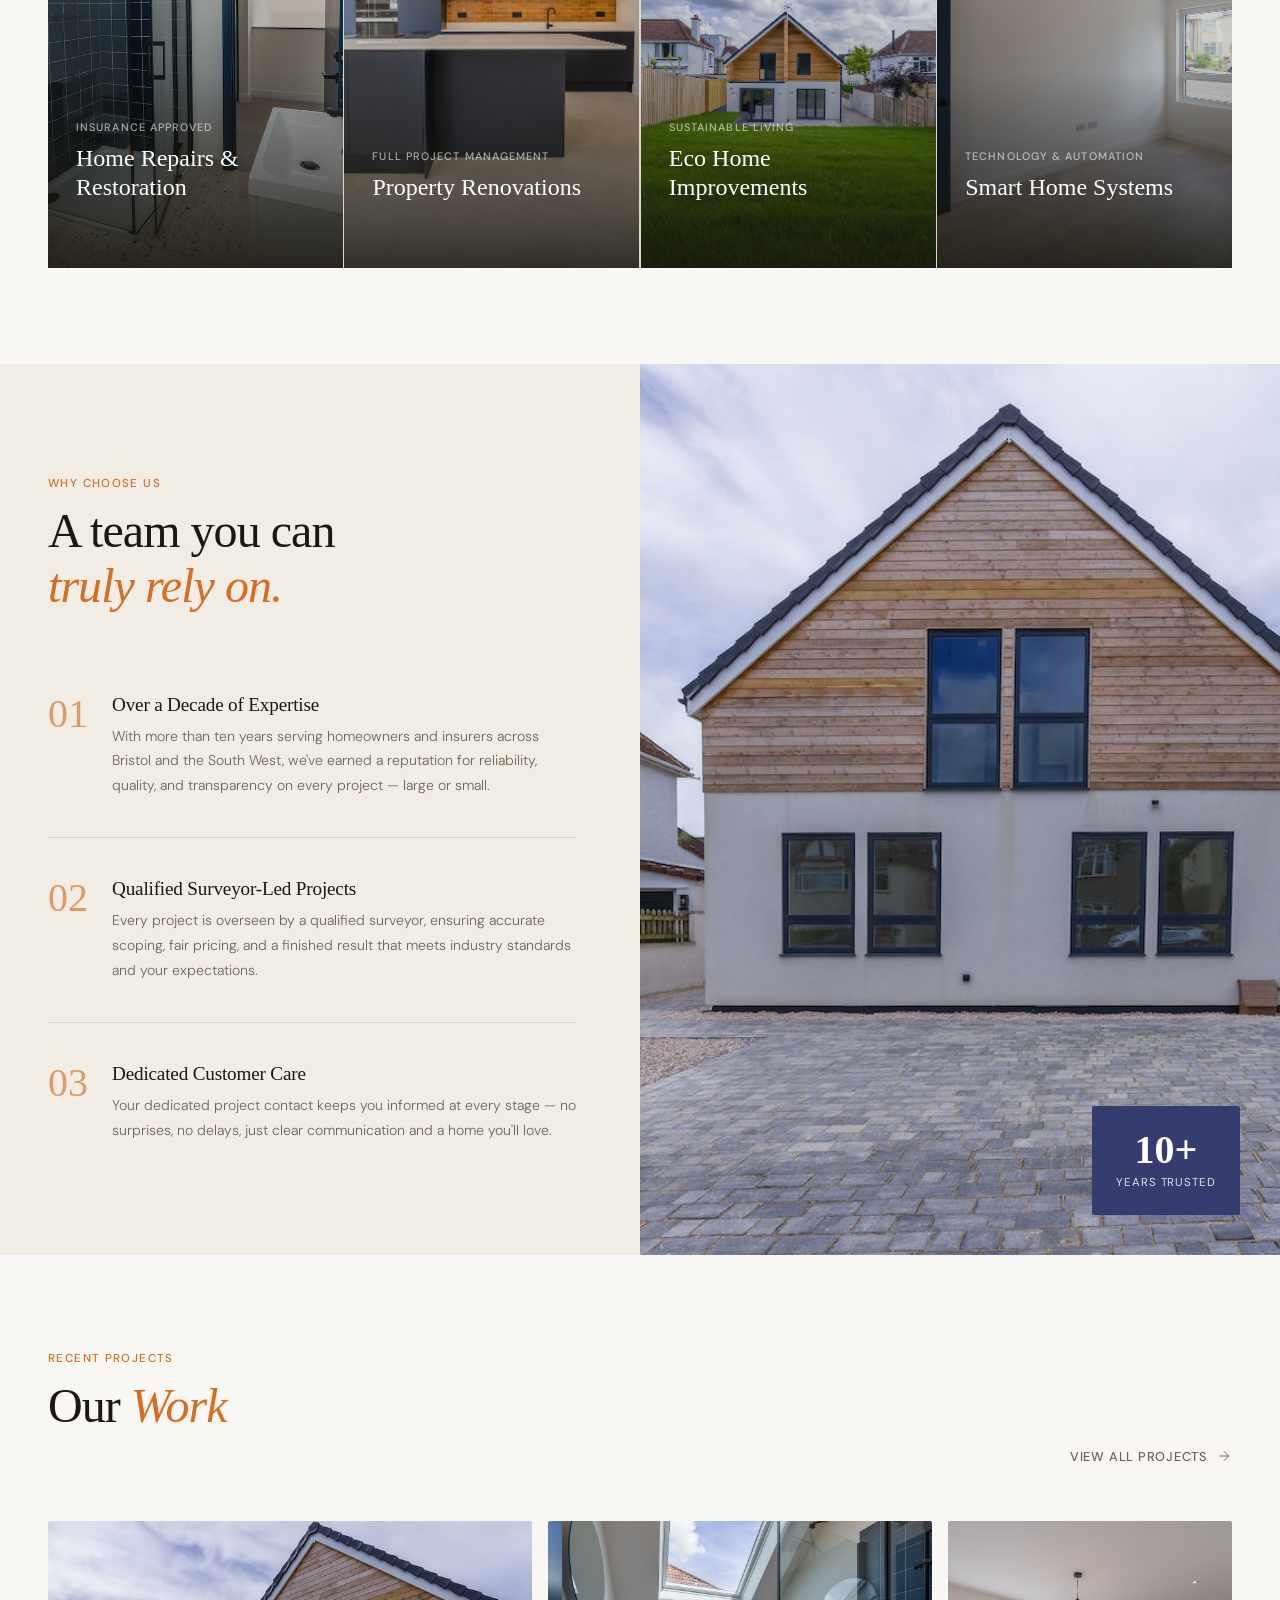
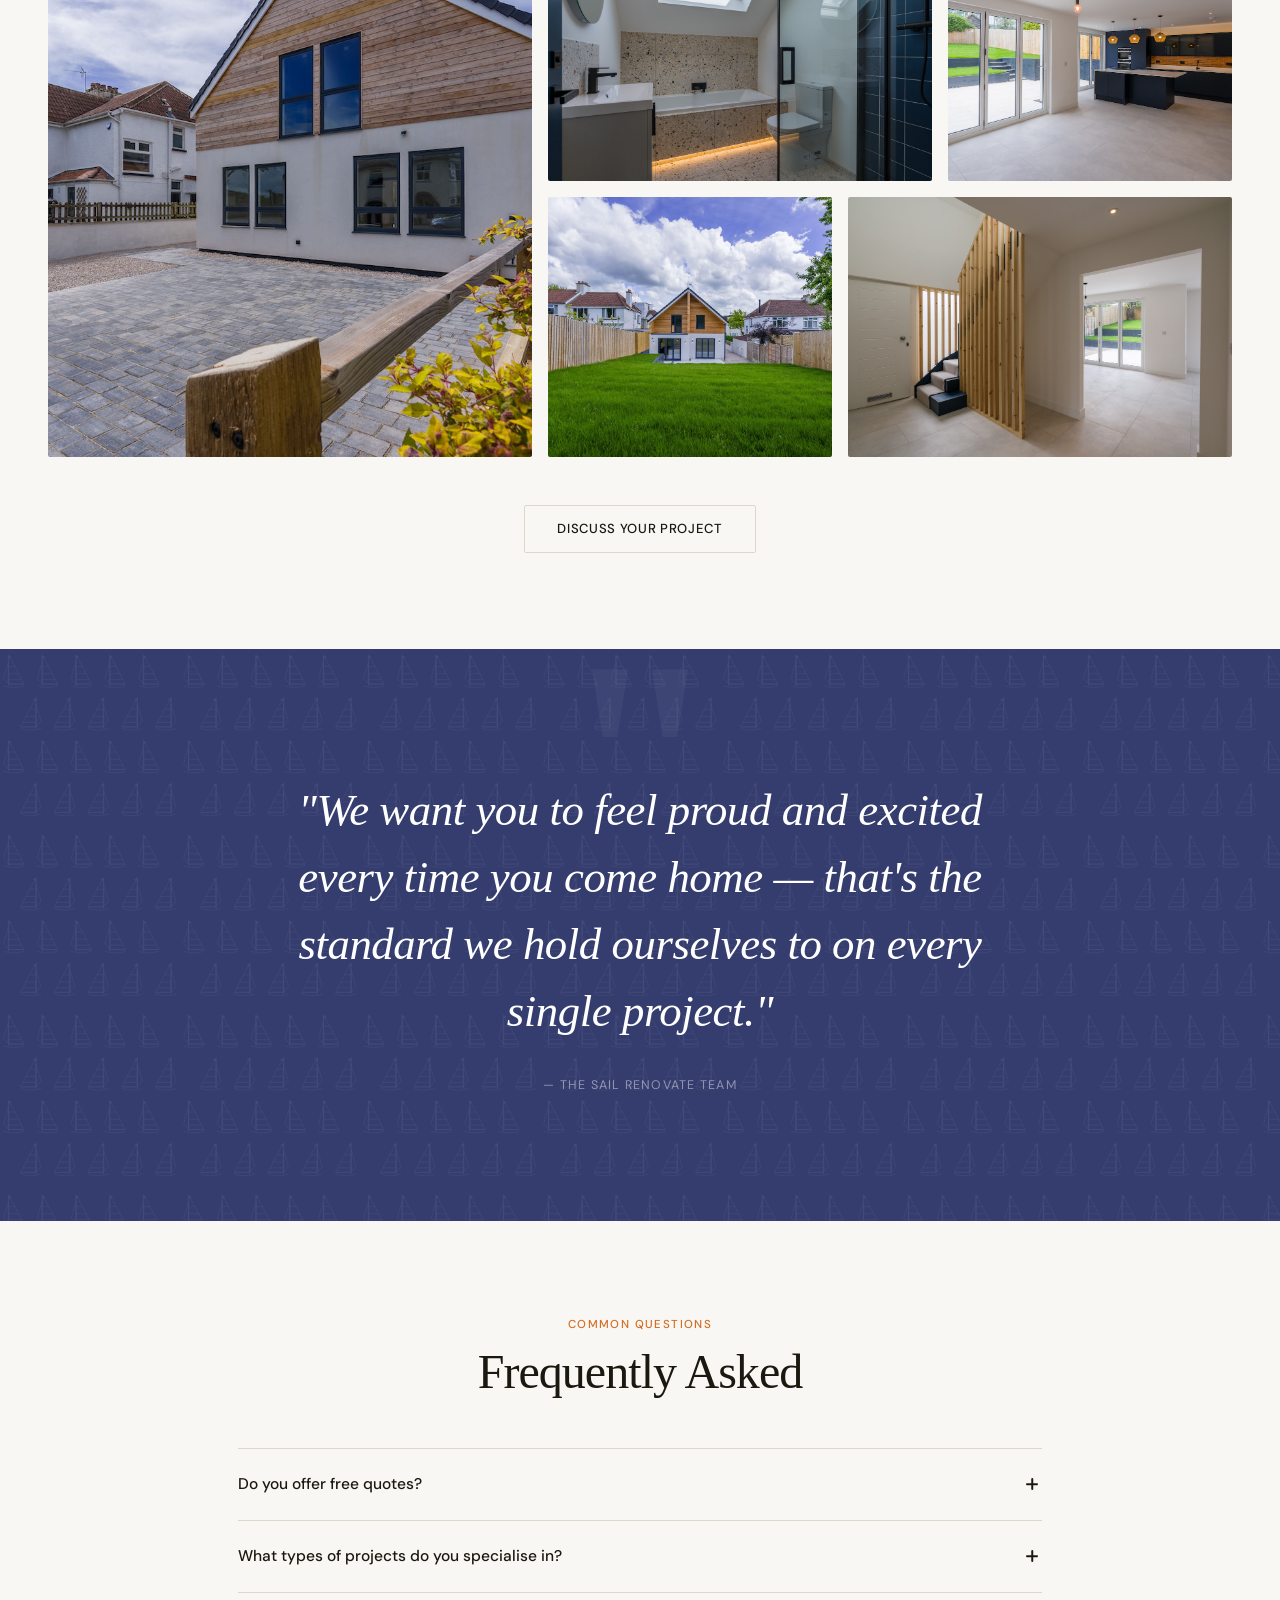
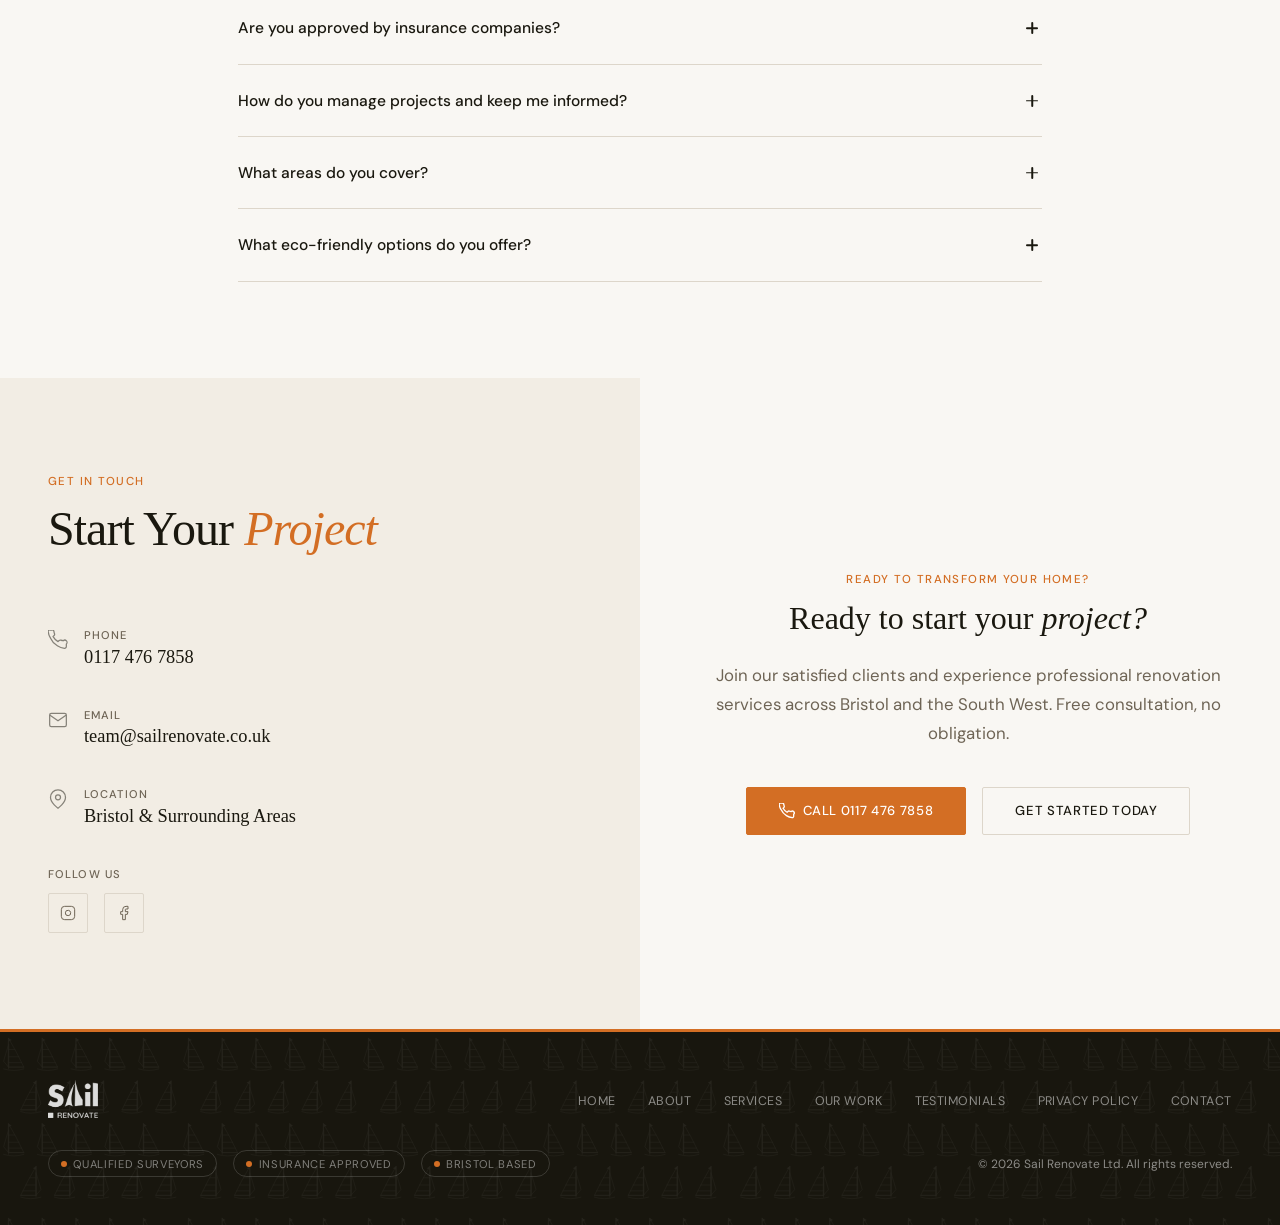
==== commit 3e6ebd4a: "feat: v3 branding updates across all pages Co-Authored-By: Claude Sonnet 4.6 <noreply@anthropic.com>" ====
--- a/index.html
+++ b/index.html
@@ -3,8 +3,8 @@
 <head>
   <meta charset="UTF-8" />
   <meta name="viewport" content="width=device-width, initial-scale=1.0" />
-  <title>Sail Renovate | Trusted Home Renovations Bristol</title>
-  <meta name="description" content="Bristol's trusted renovation experts. From home repairs to complete transformations and eco-friendly improvements — Sail Renovate delivers quality craftsmanship." />
+  <title>Sail Renovate | Home Renovations Across Bristol & the South West</title>
+  <meta name="description" content="Trusted renovation experts covering Bristol and the South West. From insurance reinstatement to full home renovations — surveyor-led, no hidden costs." />
   <link rel="preconnect" href="https://fonts.googleapis.com" />
   <link rel="preconnect" href="https://fonts.gstatic.com" crossorigin />
   <link href="https://fonts.googleapis.com/css2?family=Cormorant+Garant:ital,wght@0,300;0,400;0,600;1,300;1,400;1,600&family=DM+Sans:ital,wght@0,300;0,400;0,500;1,300&display=swap" rel="stylesheet" />
@@ -75,7 +75,7 @@
     }
     .hero__stats {
       display: grid;
-      grid-template-columns: repeat(4, auto);
+      grid-template-columns: repeat(3, auto);
       gap: 3rem;
       margin-top: 3.5rem;
       padding-top: 2.5rem;
@@ -116,6 +116,7 @@
       left: -1.5rem;
       background: var(--bg);
       border-radius: 4px;
+      border-top: 3px solid var(--accent);
       padding: 1.25rem 1.5rem;
       box-shadow: 0 8px 32px rgba(0,0,0,0.12);
       max-width: 250px;
@@ -138,7 +139,7 @@
 
     /* ── Intro Band ────────────────────────────────────────── */
     .intro-band {
-      background: var(--bg-dark);
+      background: var(--navy);
       color: #fff;
       display: grid;
       grid-template-columns: repeat(3, 1fr);
@@ -296,7 +297,7 @@
       font-size: 2.5rem;
       font-weight: 300;
       color: var(--accent);
-      opacity: 0.4;
+      opacity: 0.65;
       line-height: 1;
       flex-shrink: 0;
       min-width: 2.5rem;
@@ -329,7 +330,7 @@
       position: absolute;
       bottom: 2.5rem;
       right: 2.5rem;
-      background: var(--accent);
+      background: var(--navy);
       color: #fff;
       padding: 1.5rem;
       text-align: center;
@@ -417,7 +418,7 @@
 
     /* ── Philosophy Quote ──────────────────────────────────── */
     .philosophy {
-      background: var(--bg-dark);
+      background: var(--navy);
       padding: 8rem 3rem;
       text-align: center;
       position: relative;
@@ -432,8 +433,19 @@
       font-family: var(--serif);
       font-size: 18rem;
       font-weight: 600;
-      color: rgba(200, 88, 20, 0.06);
+      color: rgba(255,255,255,0.04);
       line-height: 1;
+      pointer-events: none;
+      z-index: 1;
+    }
+    .philosophy::after {
+      content: '';
+      position: absolute;
+      inset: 0;
+      background-image: url('images/sail-background-pattern-light.svg');
+      background-size: 180px;
+      background-repeat: repeat;
+      opacity: 0.07;
       pointer-events: none;
     }
     .philosophy__quote {
@@ -446,12 +458,18 @@
       max-width: 800px;
       margin: 0 auto 2rem;
       letter-spacing: -0.01em;
+      position: relative;
+      z-index: 2;
+      padding: 0 1rem;
+      border-left: none;
     }
     .philosophy__attr {
       font-size: 0.78rem;
       letter-spacing: 0.1em;
       text-transform: uppercase;
-      color: rgba(255,255,255,0.4);
+      color: rgba(255,255,255,0.45);
+      position: relative;
+      z-index: 2;
     }
 
     /* ── FAQ ───────────────────────────────────────────────── */
@@ -871,20 +889,20 @@
 <!-- ── Hero ── -->
 <section class="hero" aria-labelledby="hero-heading">
   <div class="hero__content">
-    <span class="hero__eyebrow">Bristol's Trusted Renovation Experts</span>
+    <span class="hero__eyebrow">Trusted Renovation Experts — Bristol & the South West</span>
     <h1 class="hero__heading" id="hero-heading">
       <em>Exceptional</em><br>
       Renovations,<br>
       Trusted Results.
     </h1>
     <p class="hero__sub">
-      From insurance reinstatement to full home renovations — surveyor-led, no hidden costs, and trusted by Bristol homeowners since 2014.
+      From insurance reinstatement to full home renovations — surveyor-led, no hidden costs, and trusted by Bristol homeowners.
     </p>
     <div class="hero__ctas">
       <a href="/sail-renovate/contact/" class="btn btn--primary">Start Your Project</a>
       <a href="/sail-renovate/projects/" class="btn btn--outline">View Our Work</a>
     </div>
-    <p class="hero__cta-note">Free quote &middot; No obligation &middot; Bristol based</p>
+    <p class="hero__cta-note">Free quote &middot; No obligation &middot; Bristol &amp; South West based</p>
     <div class="hero__stats">
       <div>
         <div class="stat__num">10<em>+</em></div>
@@ -893,10 +911,6 @@
       <div>
         <div class="stat__num">500<em>+</em></div>
         <div class="stat__label">Projects Completed</div>
-      </div>
-      <div>
-        <div class="stat__num">4.9<em>★</em></div>
-        <div class="stat__label">Client Rating</div>
       </div>
       <div>
         <div class="stat__num" style="color: var(--accent);">✓</div>
@@ -931,7 +945,7 @@
       <path d="M16 34 L16 24 L24 24 L24 34"/>
     </svg>
     <div class="intro-item__title">Renovations &amp; Repairs</div>
-    <p class="intro-item__body">From emergency call-outs to complete home renovations, trusted by insurers and homeowners across Bristol.</p>
+    <p class="intro-item__body">From insurance reinstatements to complete home renovations, trusted by homeowners and insurers across Bristol and the South West.</p>
   </div>
   <div class="intro-item" role="listitem">
     <svg class="intro-item__icon" viewBox="0 0 40 40" fill="none" stroke="white" stroke-width="1.5" aria-hidden="true">
@@ -1035,7 +1049,7 @@
         <span class="why-item__num">01</span>
         <div>
           <h3 class="why-item__title">Over a Decade of Expertise</h3>
-          <p class="why-item__body">With more than ten years serving homeowners and insurers across Bristol, we've earned a reputation for reliability, quality, and transparency on every project — large or small.</p>
+          <p class="why-item__body">With more than ten years serving homeowners and insurers across Bristol and the South West, we've earned a reputation for reliability, quality, and transparency on every project — large or small.</p>
         </div>
       </div>
       <div class="why-item fade-in fade-in-delay-1">
@@ -1158,7 +1172,7 @@
         <span class="faq-icon" aria-hidden="true"></span>
       </button>
       <div class="faq-answer" role="region">
-        <p>We specialise in home repairs, property renovations, insurance restoration work, eco-friendly improvements (solar panels, smart heating), and smart home systems. We handle everything from small repairs to complete property transformations across Bristol and the surrounding areas.</p>
+        <p>We specialise in home repairs, property renovations, insurance reinstatement, and property refurbishment. We handle everything from small repairs to complete property transformations across Bristol and the South West.</p>
       </div>
     </div>
 
@@ -1256,7 +1270,7 @@
       <p class="section-eyebrow">Ready to Transform Your Home?</p>
       <h3 class="cta-card__title">Ready to start your <em>project?</em></h3>
       <p style="color: var(--text-muted); font-size: 1.05rem; line-height: 1.7; margin: 1.5rem 0 2.5rem;">
-        Join our satisfied clients and experience professional renovation services in Bristol. Free consultation, no obligation.
+        Join our satisfied clients and experience professional renovation services across Bristol and the South West. Free consultation, no obligation.
       </p>
       <div style="display: flex; gap: 1rem; justify-content: center; flex-wrap: wrap;">
         <a href="tel:01174767858" class="btn btn--primary">
--- a/css/global.css
+++ b/css/global.css
@@ -5,8 +5,10 @@
   --bg-dark:    #18160E;
   --text:       #1A180F;
   --text-muted: #6E6455;
-  --accent:     #A84510;
-  --accent-lt:  #B5500F;
+  --accent:     #d36e24;
+  --accent-lt:  #e07c30;
+  --navy:       #343d6e;
+  --navy-lt:    #3f4a82;
   --cream:      #EDE8DF;
   --border:     #DDD6CA;
   --nav-h:      76px;
@@ -163,6 +165,8 @@
 .btn--primary:hover { background: var(--accent-lt); border-color: var(--accent-lt); }
 .btn--outline { background: transparent; color: var(--text); border-color: var(--border); }
 .btn--outline:hover { border-color: var(--text); }
+.btn--navy { background: var(--navy); color: #fff; border-color: var(--navy); }
+.btn--navy:hover { background: var(--navy-lt); border-color: var(--navy-lt); }
 
 /* ── Section utilities ─────────────────────────────────── */
 .section-eyebrow {
@@ -221,7 +225,10 @@
 
 /* ── Footer ────────────────────────────────────────────── */
 footer {
+  position: relative;
+  overflow: hidden;
   background: var(--bg-dark);
+  border-top: 3px solid var(--accent);
   color: rgba(255,255,255,0.5);
   padding: 3rem;
   display: flex;
@@ -229,6 +236,16 @@
   justify-content: space-between;
   gap: 2rem;
   flex-wrap: wrap;
+}
+footer::before {
+  content: '';
+  position: absolute;
+  inset: 0;
+  background-image: url('../images/sail-background-pattern-light.svg');
+  background-size: 180px;
+  background-repeat: repeat;
+  opacity: 0.06;
+  pointer-events: none;
 }
 .footer__logo img { height: 38px; width: auto; display: block; filter: brightness(0) invert(1); opacity: 0.85; }
 .footer__links { display: flex; gap: 2rem; list-style: none; flex-wrap: wrap; }
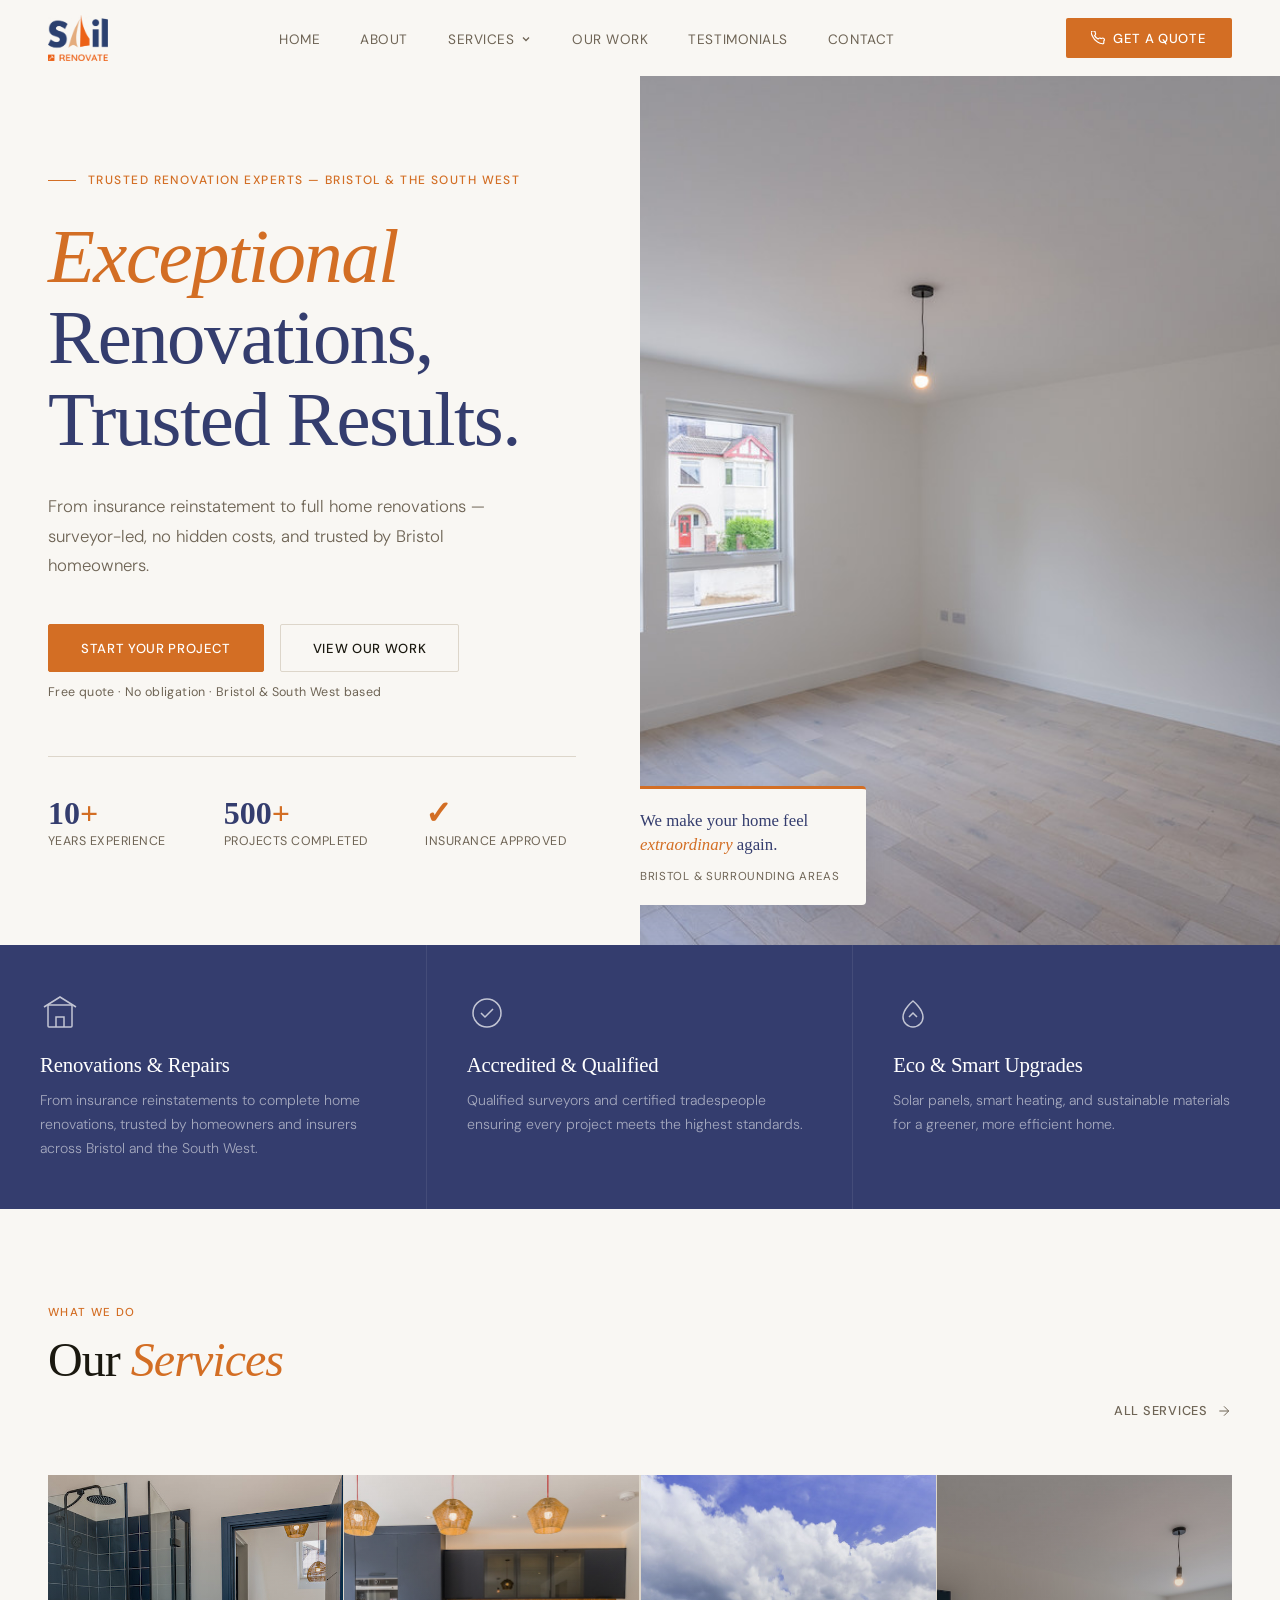
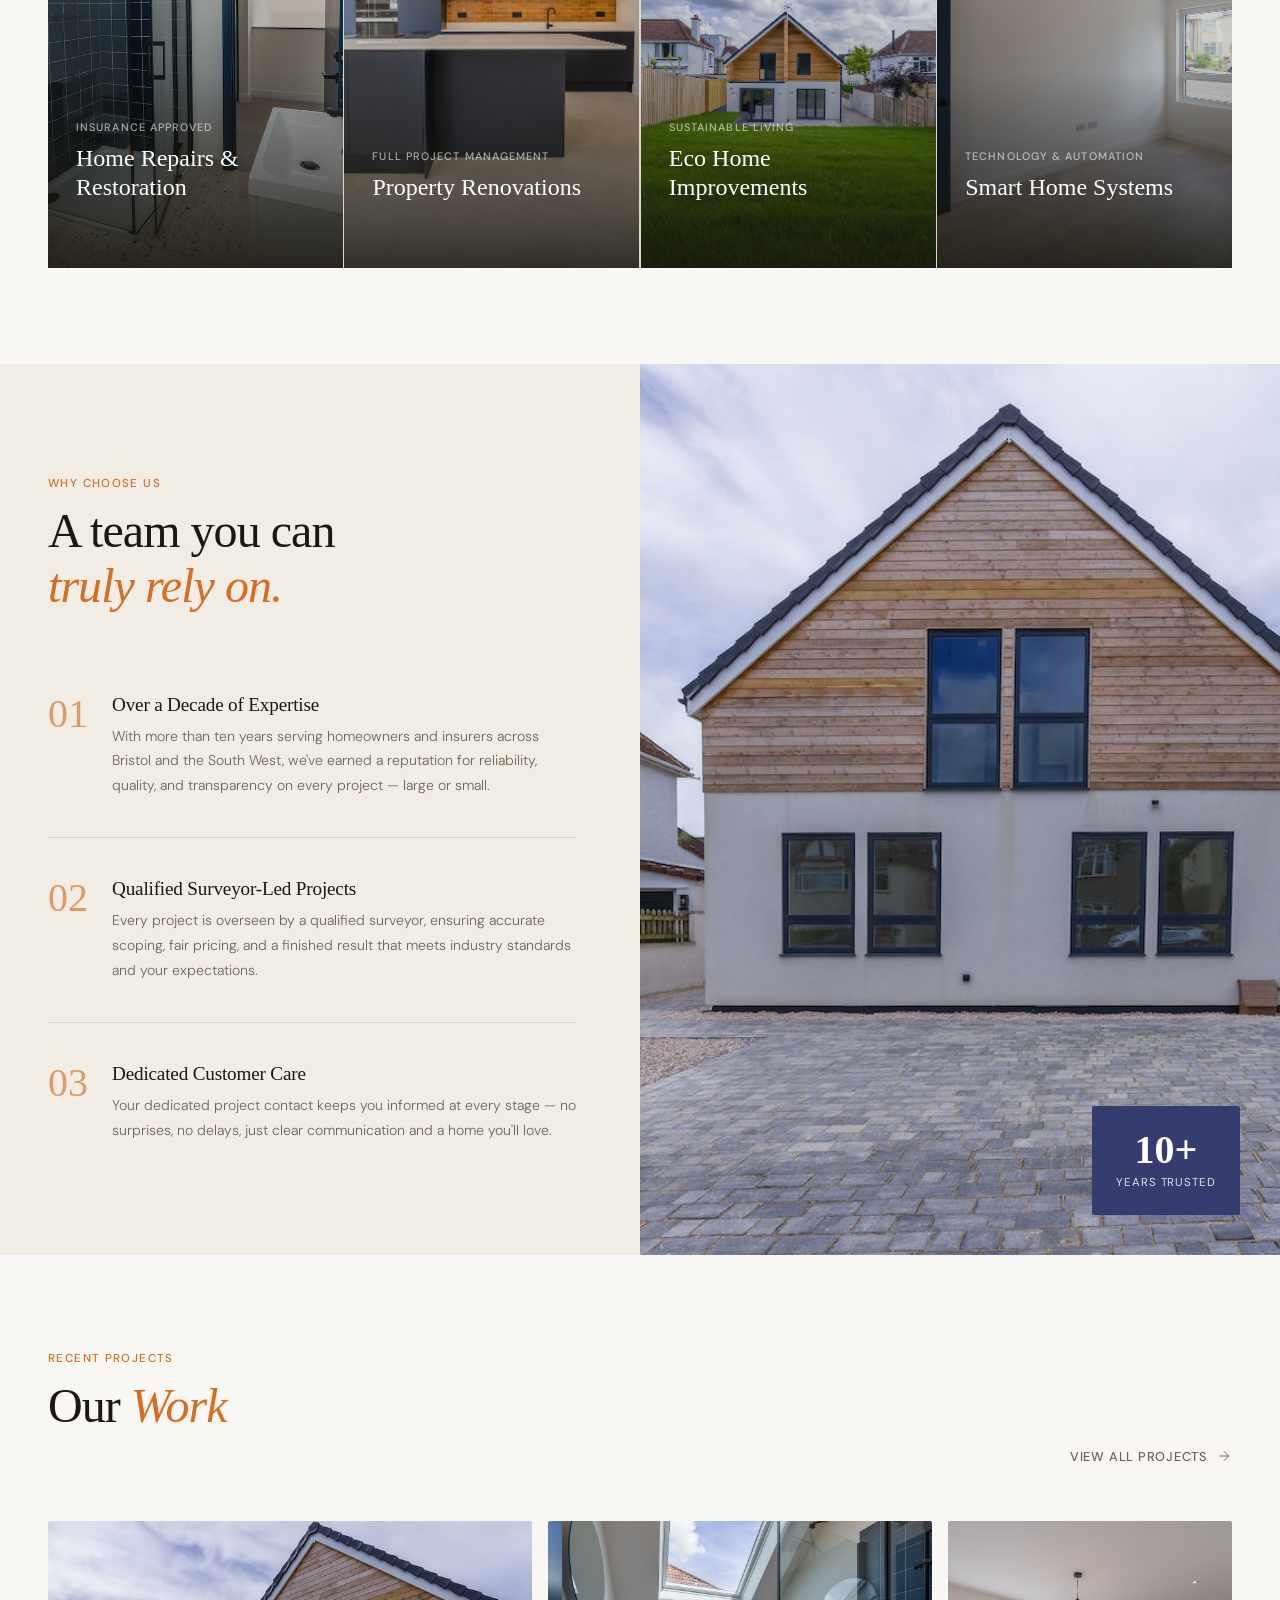
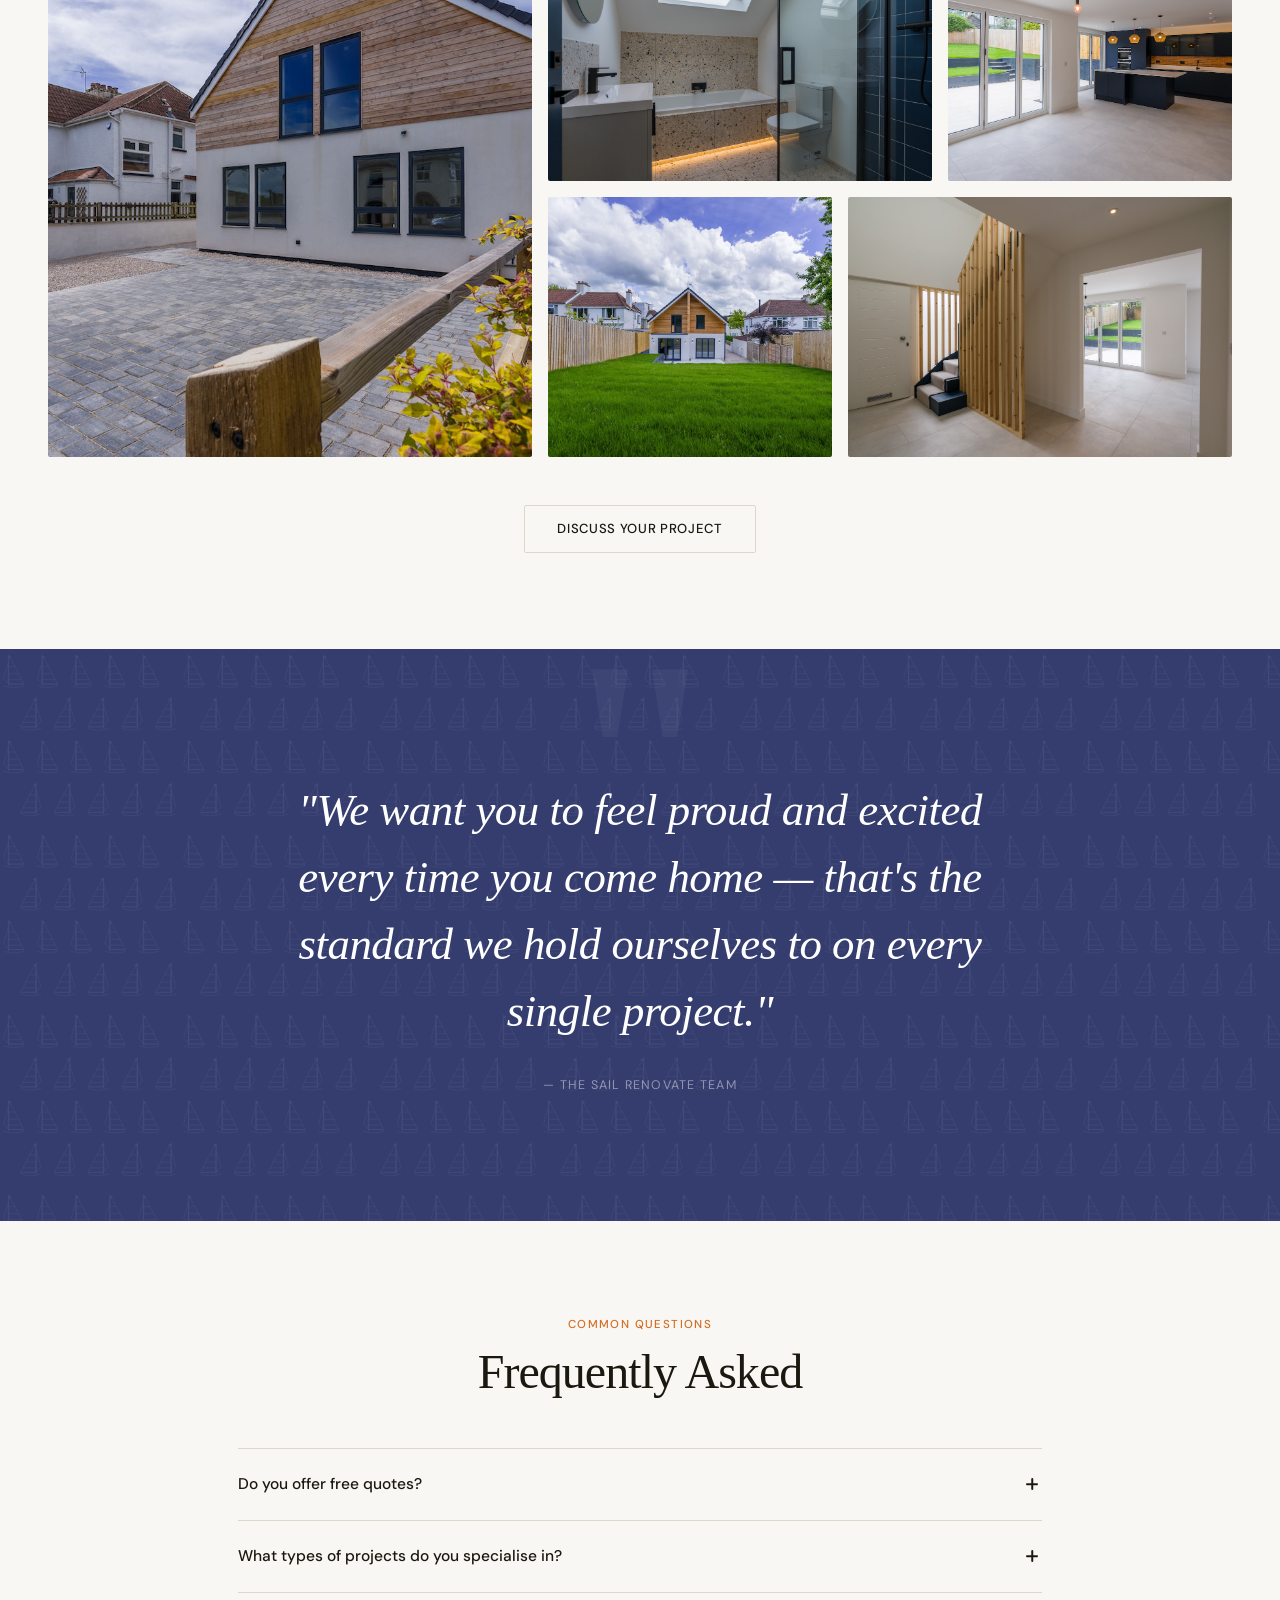
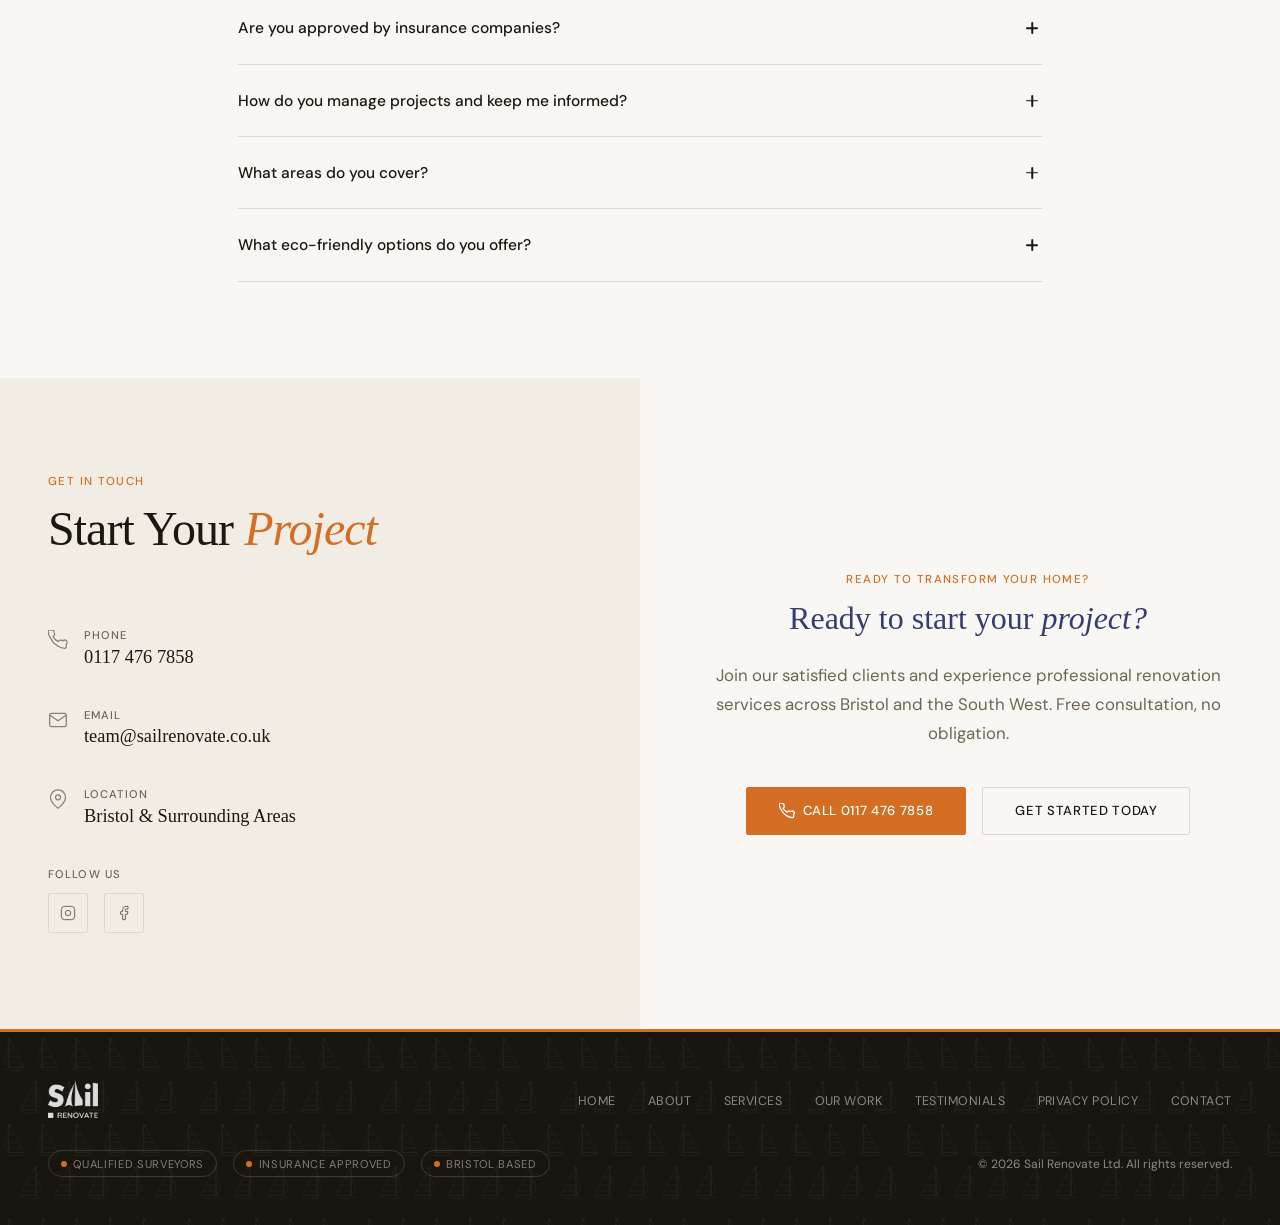
==== commit 37aa0ece: "style: swap headings to navy brand colour Co-Authored-By: Claude Sonnet 4.6 <noreply@anthropic.com>" ====
--- a/index.html
+++ b/index.html
@@ -47,7 +47,7 @@
       font-weight: 300;
       line-height: 1.06;
       letter-spacing: -0.02em;
-      color: var(--text);
+      color: var(--navy);
       margin-bottom: 2rem;
     }
     .hero__heading em {
@@ -85,7 +85,7 @@
       font-family: var(--serif);
       font-size: 2rem;
       font-weight: 600;
-      color: var(--text);
+      color: var(--navy);
       line-height: 1;
       margin-bottom: 0.25rem;
     }
@@ -126,7 +126,7 @@
       font-size: 1.05rem;
       font-weight: 400;
       line-height: 1.4;
-      color: var(--text);
+      color: var(--navy);
       margin-bottom: 0.5rem;
     }
     .hero__badge-text em { color: var(--accent); font-style: italic; }
@@ -615,7 +615,7 @@
       font-family: var(--serif);
       font-size: 2rem;
       font-weight: 400;
-      color: var(--text);
+      color: var(--navy);
       line-height: 1.2;
       margin: 0;
     }
--- a/css/global.css
+++ b/css/global.css
@@ -196,7 +196,7 @@
   font-weight: 300;
   line-height: 1.06;
   letter-spacing: -0.02em;
-  color: var(--text);
+  color: var(--navy);
   margin-bottom: 1.5rem;
 }
 .internal-hero .hero__heading em { font-style: italic; color: var(--accent); }
@@ -220,7 +220,7 @@
 
 /* ── Card ──────────────────────────────────────────────── */
 .card { background: #fff; border: 1px solid var(--border); padding: 2.5rem; border-radius: 2px; }
-.card h3 { font-family: var(--serif); font-size: 1.35rem; margin-bottom: 0.75rem; font-weight: 400; color: var(--text); }
+.card h3 { font-family: var(--serif); font-size: 1.35rem; margin-bottom: 0.75rem; font-weight: 400; color: var(--navy); }
 .card p { font-size: 0.95rem; line-height: 1.7; color: var(--text-muted); }
 
 /* ── Footer ────────────────────────────────────────────── */
@@ -353,7 +353,7 @@
   font-family: var(--serif);
   font-size: 1.05rem;
   font-weight: 400;
-  color: var(--text);
+  color: var(--navy);
   line-height: 1.25;
   margin: 0;
 }
@@ -394,7 +394,7 @@
   font-family: var(--serif);
   font-size: 2rem;
   font-weight: 400;
-  color: var(--text);
+  color: var(--navy);
   background: none;
   border: none;
   cursor: pointer;
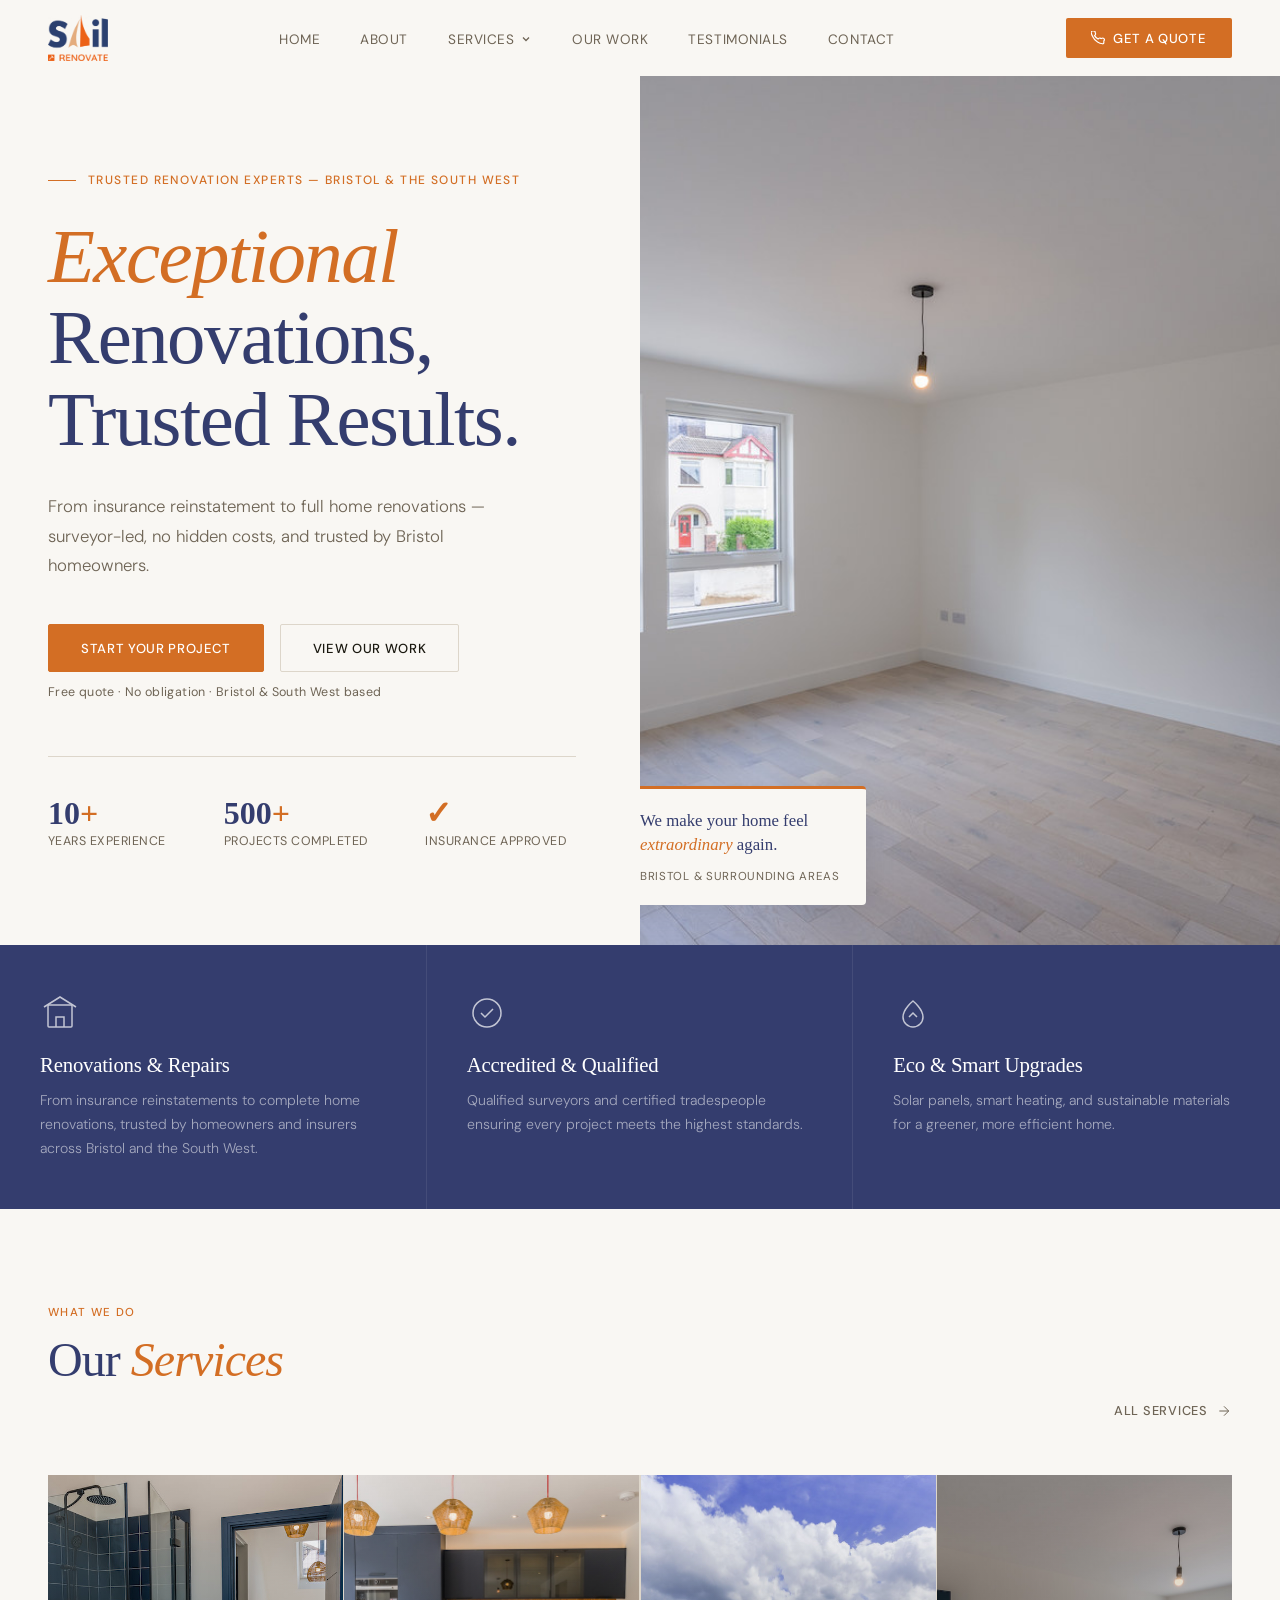
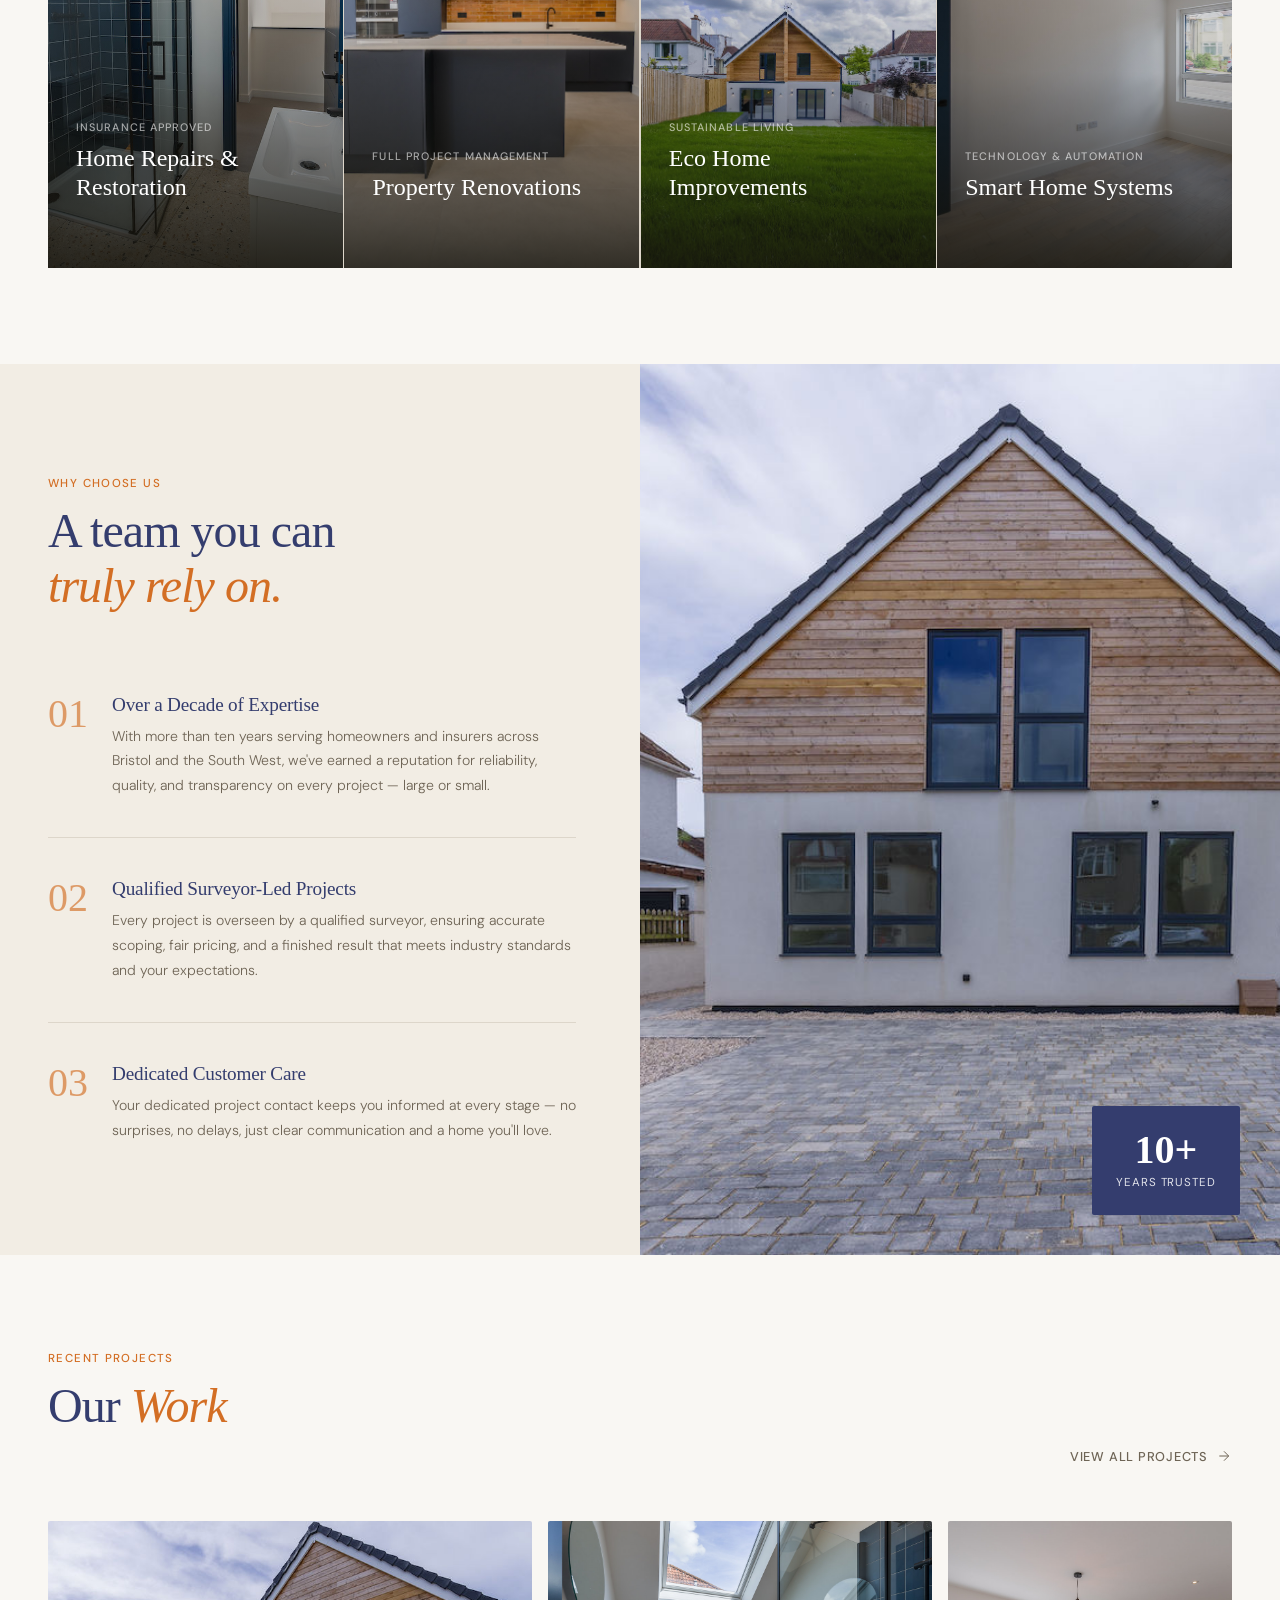
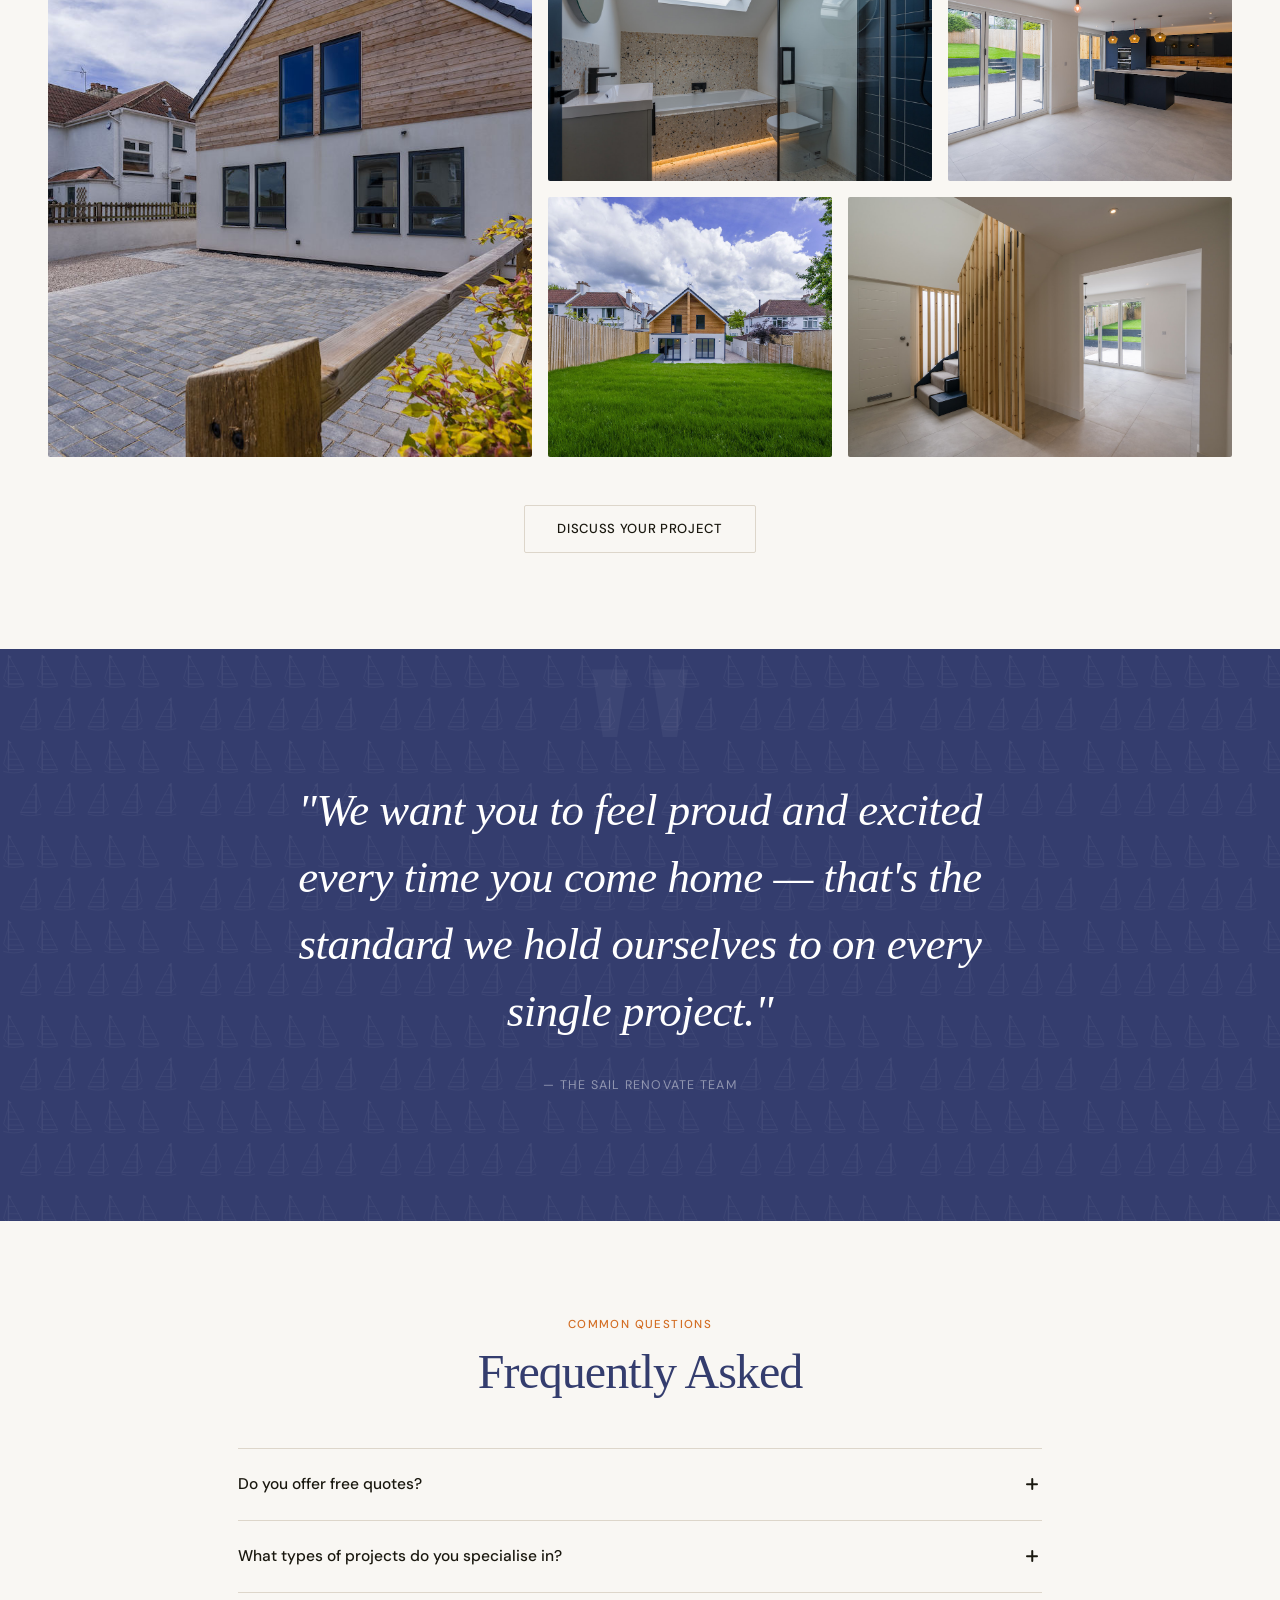
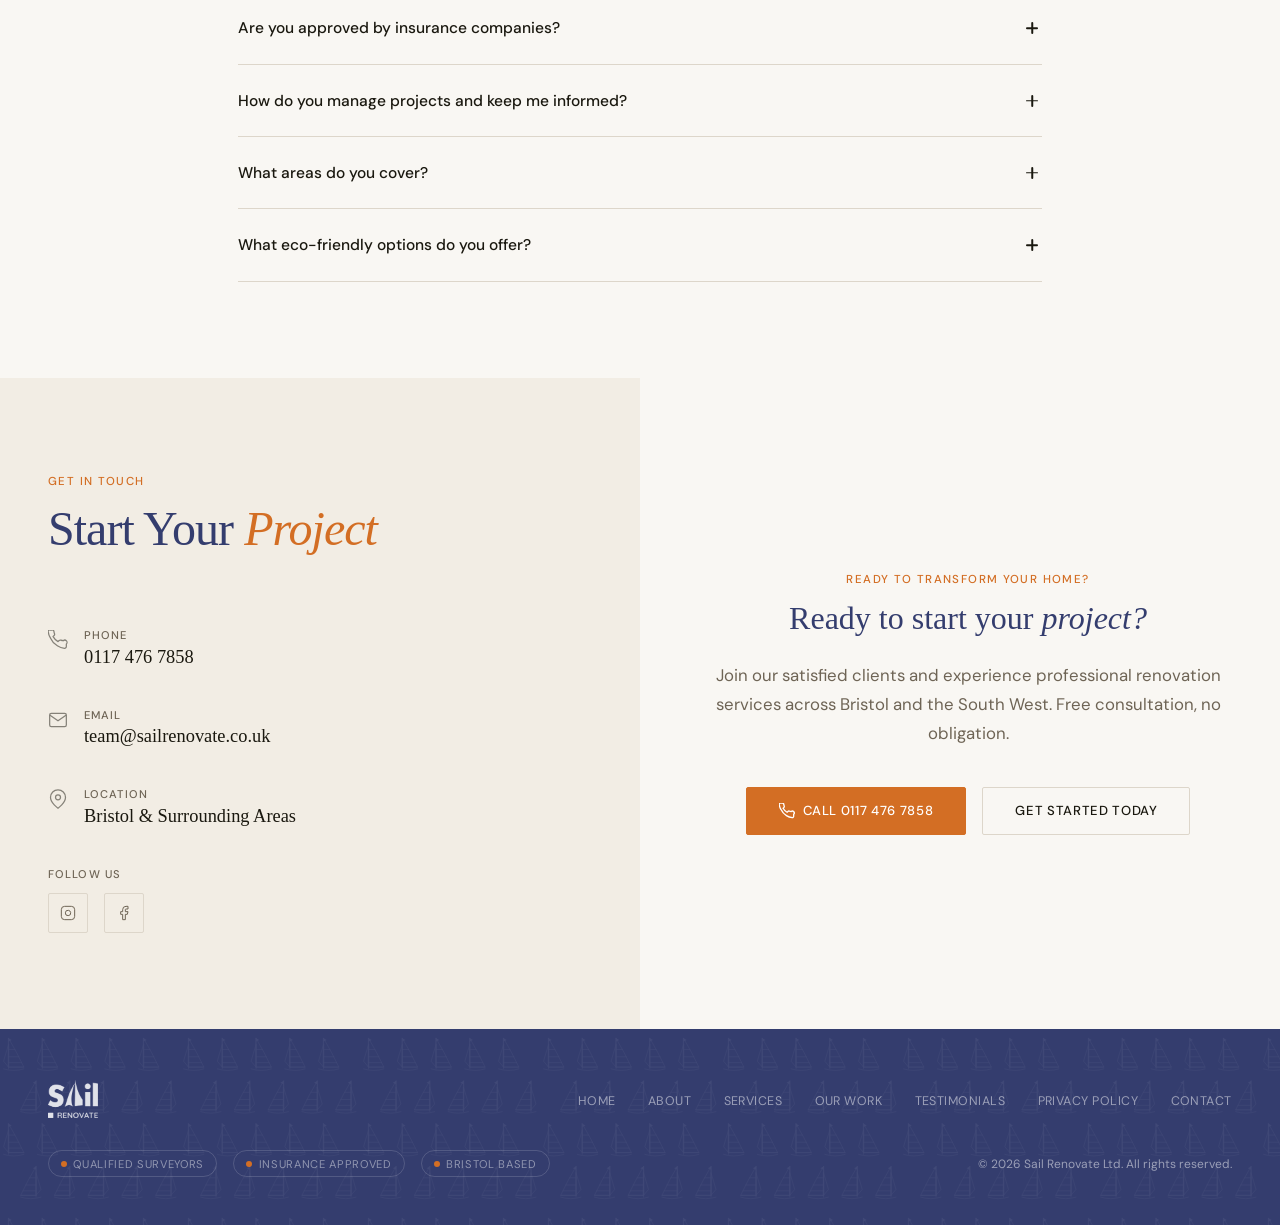
==== commit 519b1ede: "style: navy headings, section titles and footer bg Co-Authored-By: Claude Sonnet 4.6 <noreply@anthro" ====
--- a/index.html
+++ b/index.html
@@ -306,6 +306,7 @@
       font-family: var(--serif);
       font-size: 1.2rem;
       font-weight: 500;
+      color: var(--navy);
       margin-bottom: 0.5rem;
       letter-spacing: -0.01em;
     }
--- a/css/global.css
+++ b/css/global.css
@@ -184,6 +184,7 @@
   font-weight: 300;
   line-height: 1.15;
   letter-spacing: -0.02em;
+  color: var(--navy);
   margin-bottom: 2rem;
 }
 .section-title em { font-style: italic; color: var(--accent); }
@@ -227,8 +228,8 @@
 footer {
   position: relative;
   overflow: hidden;
-  background: var(--bg-dark);
-  border-top: 3px solid var(--accent);
+  background: var(--navy);
+  border-top: 3px solid var(--navy);
   color: rgba(255,255,255,0.5);
   padding: 3rem;
   display: flex;
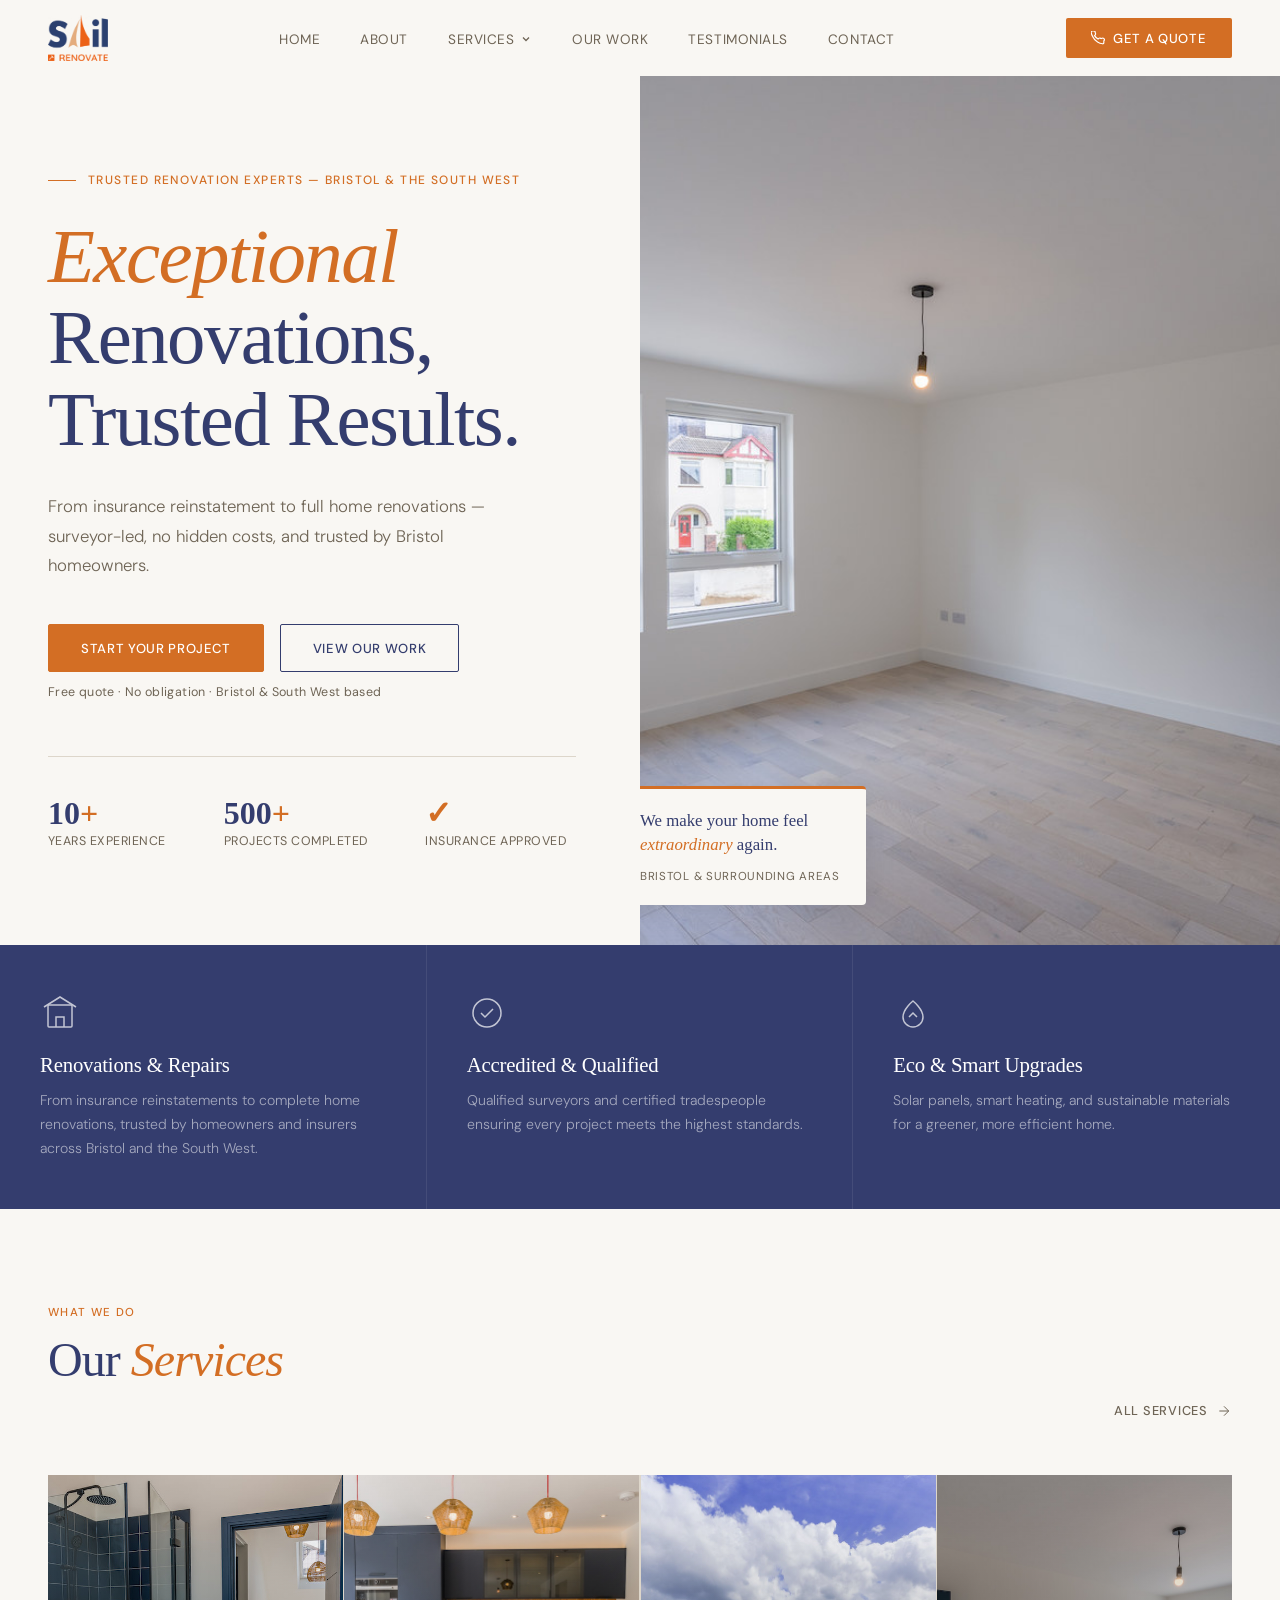
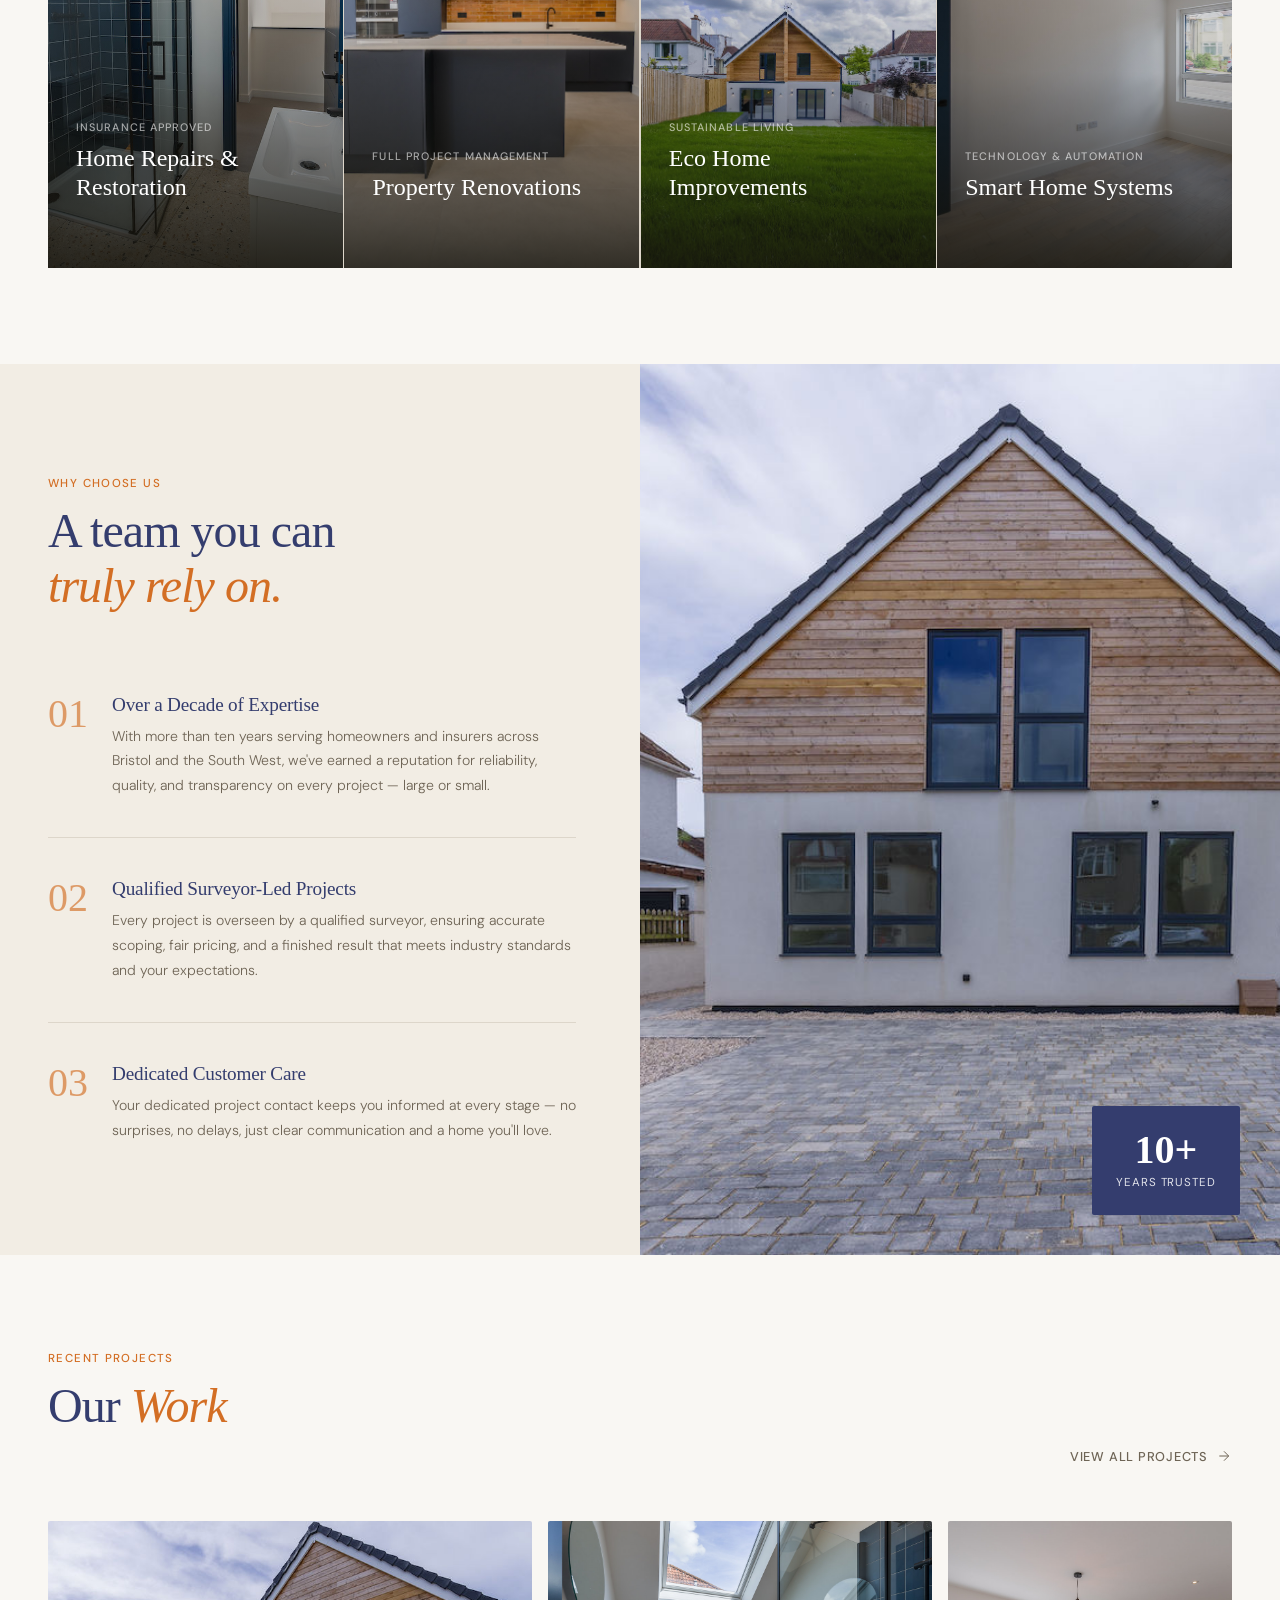
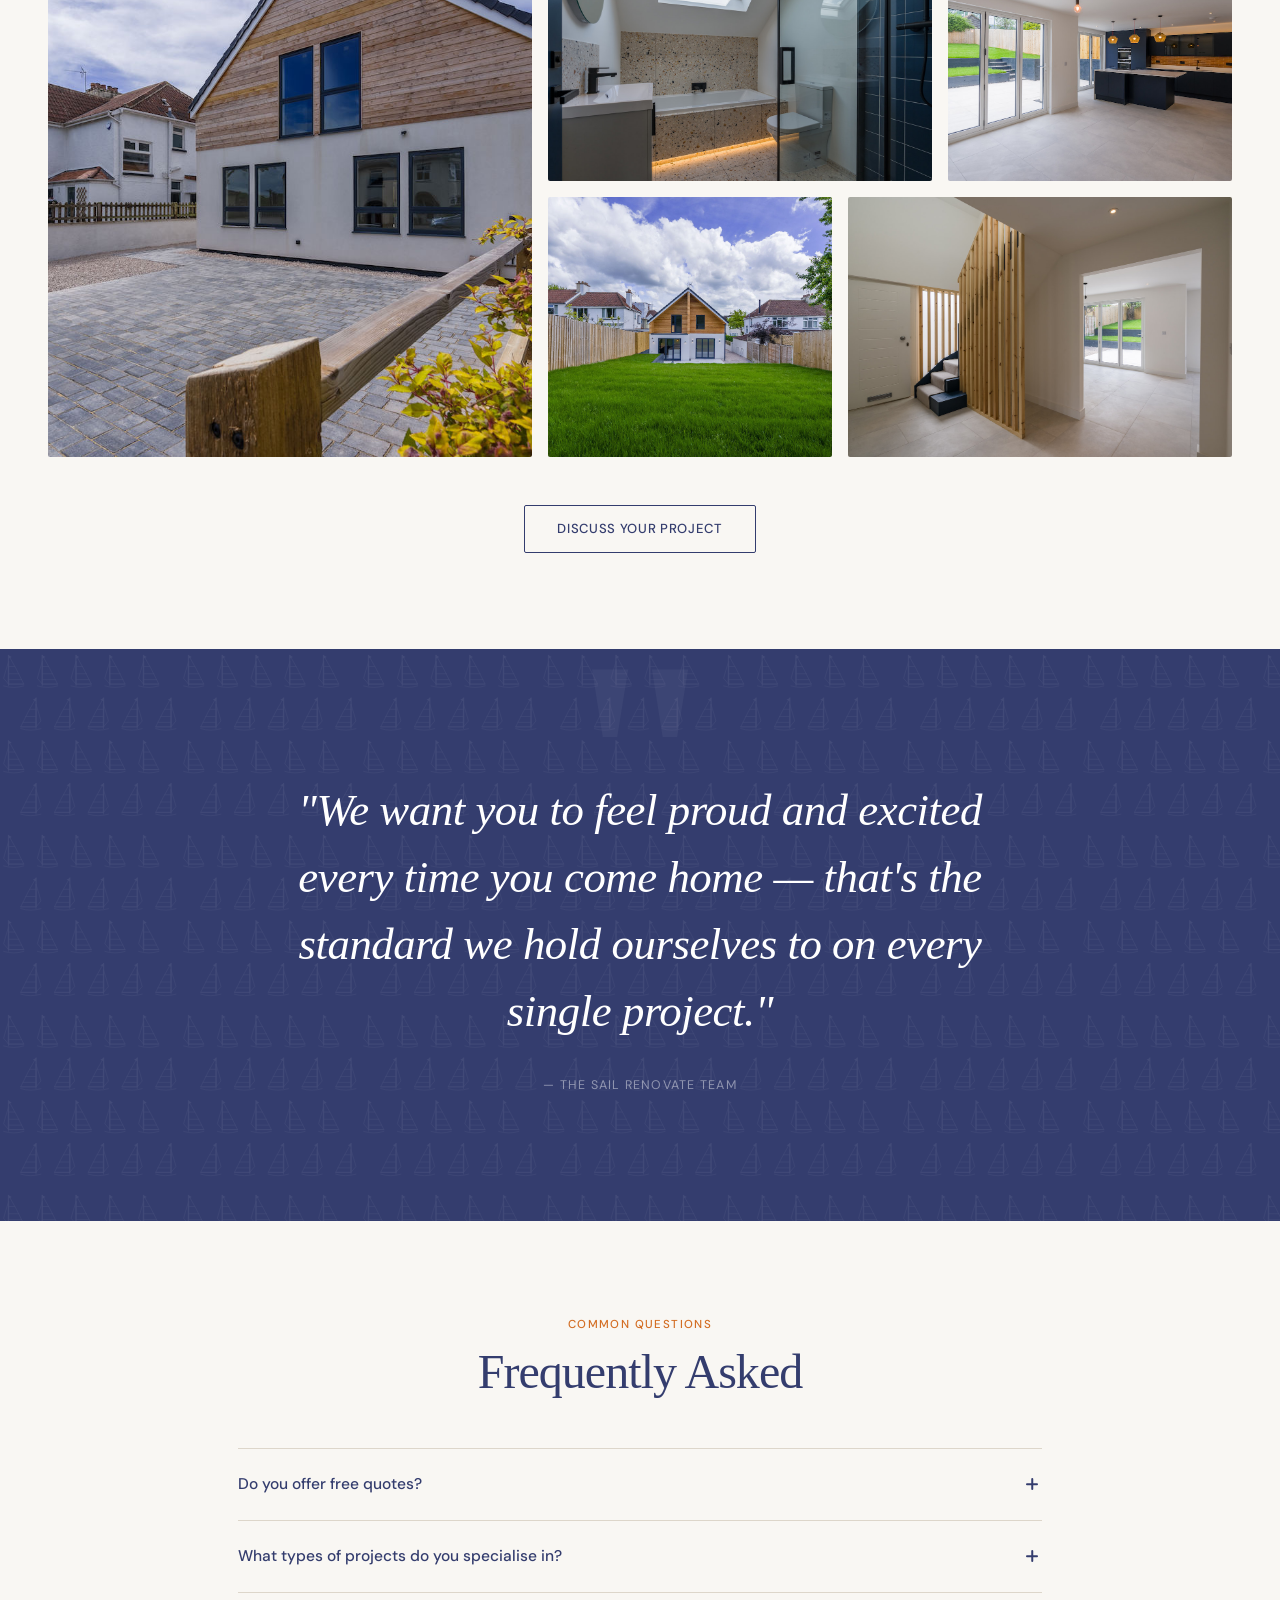
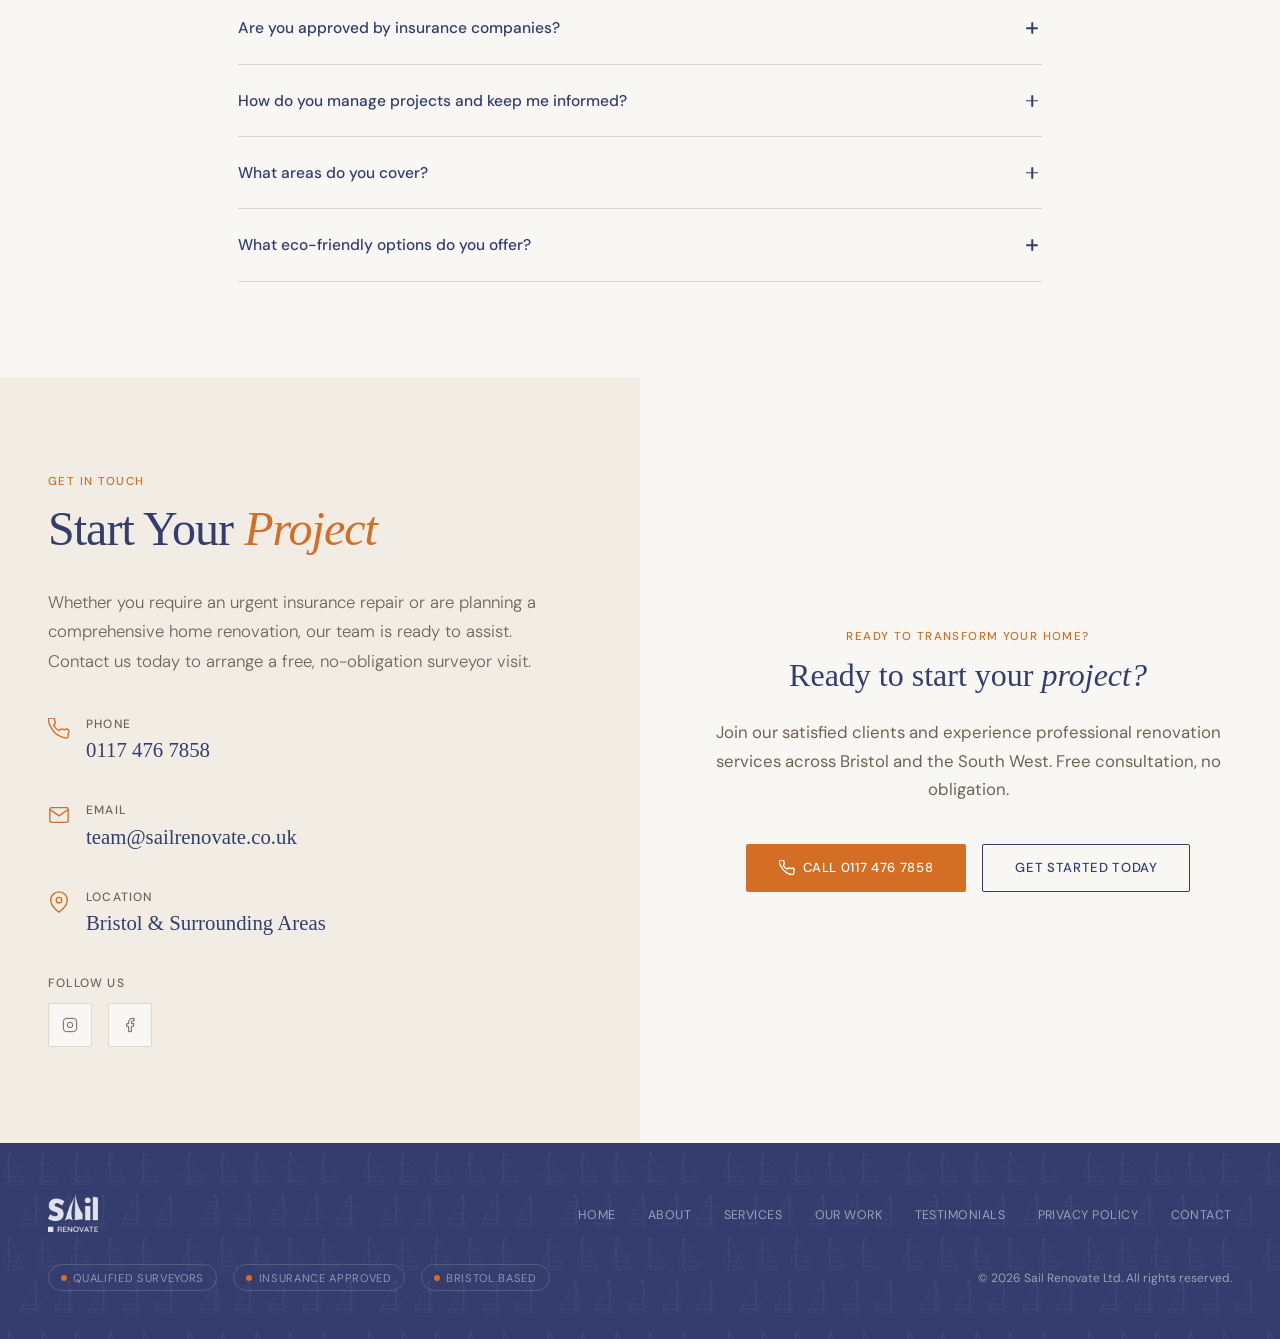
==== commit b4ed5856: "style: navy accents for nav, buttons, FAQ and contact section Co-Authored-By: Claude Sonnet 4.6 <nor" ====
--- a/index.html
+++ b/index.html
@@ -492,7 +492,7 @@
       width: 100%;
       font-size: 0.97rem;
       font-weight: 500;
-      color: var(--text);
+      color: var(--navy);
       cursor: pointer;
       transition: color 0.2s;
     }
@@ -545,23 +545,24 @@
       align-items: flex-start;
     }
     .contact__detail-icon {
-      width: 20px; height: 20px;
+      width: 22px; height: 22px;
       flex-shrink: 0;
       margin-top: 2px;
-      opacity: 0.5;
+      color: var(--accent);
     }
     .contact__detail-label {
-      font-size: 0.7rem;
+      font-size: 0.75rem;
       font-weight: 500;
       letter-spacing: 0.1em;
       text-transform: uppercase;
       color: var(--text-muted);
-      margin-bottom: 0.3rem;
+      margin-bottom: 0.4rem;
     }
     .contact__detail-value {
       font-family: var(--serif);
-      font-size: 1.15rem;
+      font-size: 1.3rem;
       font-weight: 400;
+      color: var(--navy);
     }
     .contact__detail-value a { transition: color 0.2s; }
     .contact__detail-value a:hover { color: var(--accent); }
@@ -574,13 +575,21 @@
       display: inline-flex;
       align-items: center;
       justify-content: center;
-      width: 40px; height: 40px;
-      border: 1.5px solid var(--border);
+      width: 44px; height: 44px;
+      border: 1px solid var(--border);
       border-radius: 2px;
+      background: var(--bg);
       color: var(--text-muted);
       transition: all 0.2s;
     }
     .social-btn:hover { border-color: var(--accent); color: var(--accent); }
+    .contact__intro {
+      font-size: 1.05rem;
+      font-weight: 300;
+      line-height: 1.75;
+      color: var(--text-muted);
+      max-width: 500px;
+    }
     .contact__form {
       padding: 6rem 3rem 6rem 4rem;
       background: var(--bg);
@@ -1227,6 +1236,7 @@
       <h2 class="section-title" id="contact-heading">
         Start Your <em>Project</em>
       </h2>
+      <p class="contact__intro">Whether you require an urgent insurance repair or are planning a comprehensive home renovation, our team is ready to assist. Contact us today to arrange a free, no-obligation surveyor visit.</p>
     </div>
 
     <div class="contact__detail">
--- a/css/global.css
+++ b/css/global.css
@@ -65,12 +65,12 @@
   transition: color 0.2s;
   position: relative;
 }
-.nav__links a:hover { color: var(--text); }
+.nav__links a:hover { color: var(--navy); }
 
 /* Active page indicator */
 .nav__links a[aria-current="page"],
 .nav__mega-trigger[aria-current="page"] {
-  color: var(--text);
+  color: var(--navy);
 }
 .nav__links a[aria-current="page"]::after,
 .nav__mega-trigger[aria-current="page"]::after {
@@ -163,8 +163,8 @@
 }
 .btn--primary { background: var(--accent); color: #fff; border-color: var(--accent); }
 .btn--primary:hover { background: var(--accent-lt); border-color: var(--accent-lt); }
-.btn--outline { background: transparent; color: var(--text); border-color: var(--border); }
-.btn--outline:hover { border-color: var(--text); }
+.btn--outline { background: transparent; color: var(--navy); border-color: var(--navy); }
+.btn--outline:hover { background: var(--navy); color: #fff; border-color: var(--navy); }
 .btn--navy { background: var(--navy); color: #fff; border-color: var(--navy); }
 .btn--navy:hover { background: var(--navy-lt); border-color: var(--navy-lt); }
 
@@ -312,7 +312,7 @@
   font-family: var(--sans);
 }
 .nav__mega-trigger:hover,
-.nav__item--has-mega.open .nav__mega-trigger { color: var(--text); }
+.nav__item--has-mega.open .nav__mega-trigger { color: var(--navy); }
 .nav__chevron { transition: transform 0.25s var(--ease); flex-shrink: 0; }
 .nav__item--has-mega.open .nav__chevron { transform: rotate(180deg); }
 
